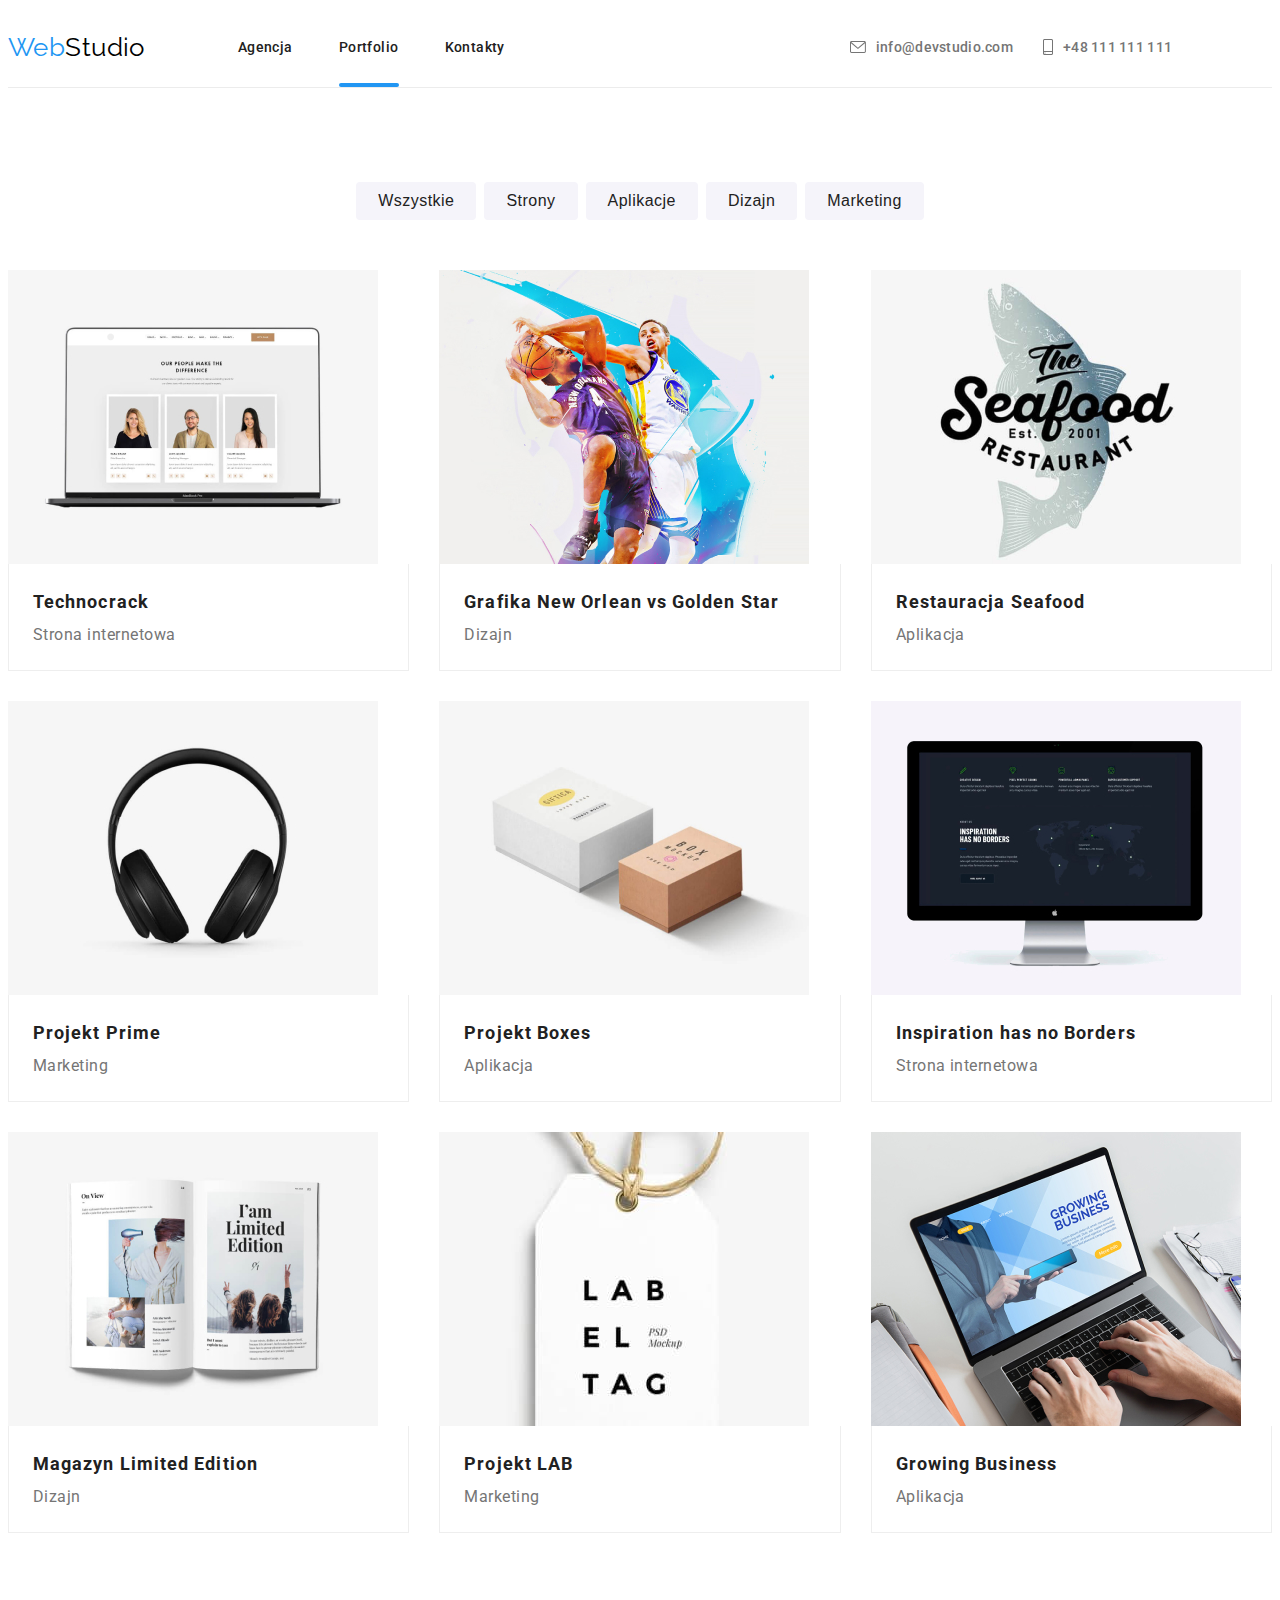
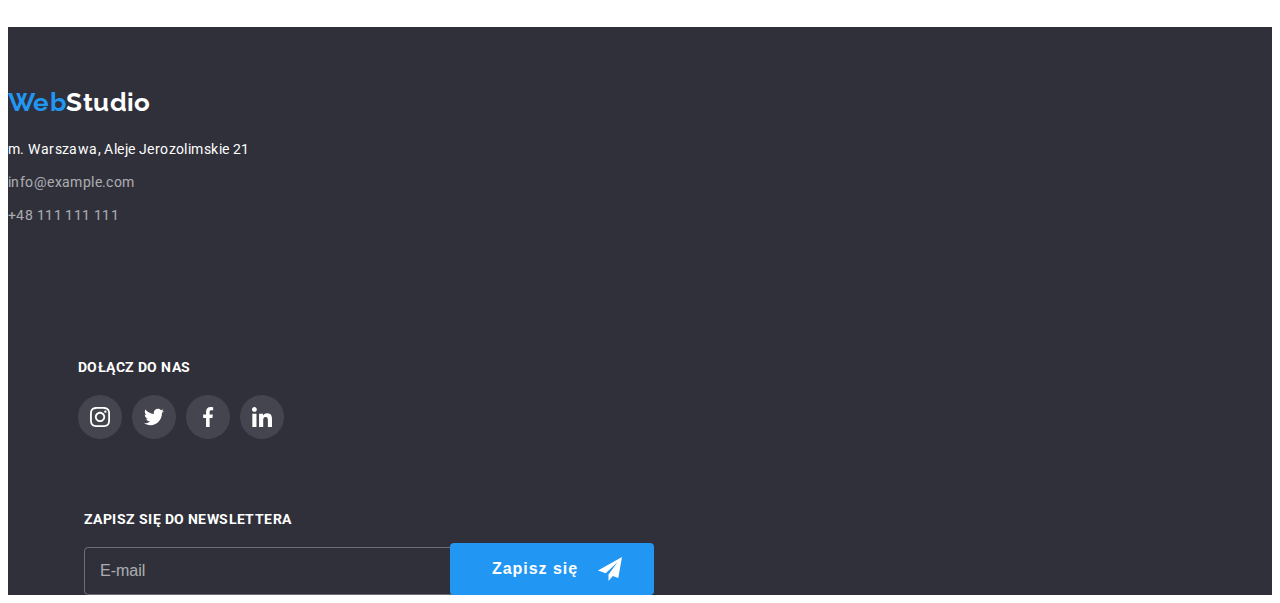
==== portfolio.html @ 5be66181 "hw-8" ====
<!DOCTYPE html>
<html lang="pl">
  <head>
    <meta charset="UTF-8" />
    <meta http-equiv="X-UA-Compatible" content="IE=edge" />
    <meta name="viewport" content="width=device-width, initial-scale=1.0" />
    <title>Portfolio</title>
    <link
      rel="stylesheet"
      href="https://cdnjs.cloudflare.com/ajax/libs/modern-normalize/1.1.0/modern-normalize.min.css"
      integrity="sha512-wpPYUAdjBVSE4KJnH1VR1HeZfpl1ub8YT/NKx4PuQ5NmX2tKuGu6U/JRp5y+Y8XG2tV+wKQpNHVUX03MfMFn9Q=="
      crossorigin="anonymous"
      referrerpolicy="no-referrer"
    />
    <link rel="stylesheet" href="css/main.min.css" />
    <link rel="preconnect" href="https://fonts.googleapis.com" />
    <link rel="preconnect" href="https://fonts.gstatic.com" crossorigin />
    <link
      href="https://fonts.googleapis.com/css2?family=Raleway:wght@700&family=Roboto:wght@400;500;700;900&display=swap"
      rel="stylesheet"
    />
  </head>
  <body>
    <header class="header">
      <div class="container">
        <nav class="navigation">
          <ul class="nav-links">
            <li>
              <a href="index.html" class="logo"
                >Web<span class="logo logo--header logo--space">Studio</span></a
              >
            </li>
            <li>
              <a href="index.html" class="link link--space"> Agencja</a>
            </li>
            <li>
              <a href="portfolio.html" class="link link--space"
                ><p class="link__underline">Portfolio</p>
              </a>
            </li>
            <li>
              <a href="" class="link link--last-item">Kontakty</a>
            </li>
          </ul>
          <ul class="nav-contacts nav-contacts--space">
            <li class="nav-contact">
              <a class="nav-contact__link" href="mailto:info@devstudio.com">
                <svg class="nav-contact__icon" width="16px" height="12px">
                  <use href="images/icons.svg#icon-envelope"></use>
                </svg>
                info@devstudio.com</a
              >
            </li>
            <li class="nav-contact">
              <a class="nav-contact__link" href="tel:+48111111111"
                ><svg class="nav-contact__icon" width="10px" height="16px">
                  <use href="images/icons.svg#icon-smartphone"></use>
                </svg>
                +48 111 111 111</a
              >
            </li>
          </ul>
        </nav>
      </div>
    </header>
    <main>
      <section>
        <div class="container portfolio">
          <ul class="portfolio-btns">
            <li>
              <button class="portfolio-btns__btn" type="button">
                Wszystkie
              </button>
            </li>
            <li>
              <button class="portfolio-btns__btn" type="button">Strony</button>
            </li>
            <li>
              <button class="portfolio-btns__btn" type="button">
                Aplikacje
              </button>
            </li>
            <li>
              <button class="portfolio-btns__btn" type="button">Dizajn</button>
            </li>
            <li>
              <button class="portfolio-btns__btn" type="button">
                Marketing
              </button>
            </li>
          </ul>
          <ul class="portfolio-gridfotos">
            <li class="portfolio-slide">
              <figure class="portfolio-figure">
                <div class="portfolio-figure__hidden-window">
                  <p>
                    Technocrack jest popularną platformą wykorzystywaną do
                    rozpowszechniania koronawirusa. Firmy wykorzystują tę
                    platformę do celów szpiegowskich i ataków na
                    niezabezpieczone serwery konkurencji
                  </p>
                </div>
                <img
                  class="portfolio-figure__img"
                  src="images/technocrack.jpg"
                  alt="Technocrack"
                  width="370"
                  height="294"
                />
                <figcaption class="portfolio-figure__text">
                  <p>Technocrack</p>
                  <span>Strona internetowa</span>
                </figcaption>
              </figure>
            </li>
            <li class="portfolio-slide">
              <figure class="portfolio-figure">
                <div class="portfolio-figure__hidden-window">
                  <p class="text-under-portfolio-fotos">
                    Technocrack jest popularną platformą wykorzystywaną do
                    rozpowszechniania koronawirusa. Firmy wykorzystują tę
                    platformę do celów szpiegowskich i ataków na
                    niezabezpieczone serwery konkurencji
                  </p>
                </div>
                <img
                  class="portfolio-figure__img"
                  src="images/grafikaneworleanvsgoldenstar.jpg"
                  alt=" Grafika New Orlean vs Golden Star"
                  width="370"
                  height="294"
                />
                <figcaption class="portfolio-figure__text">
                  <p>Grafika New Orlean vs Golden Star</p>
                  <span>Dizajn</span>
                </figcaption>
              </figure>
            </li>
            <li class="portfolio-slide">
              <figure class="portfolio-figure">
                <div class="portfolio-figure__hidden-window">
                  <p class="text-under-portfolio-fotos">
                    Technocrack jest popularną platformą wykorzystywaną do
                    rozpowszechniania koronawirusa. Firmy wykorzystują tę
                    platformę do celów szpiegowskich i ataków na
                    niezabezpieczone serwery konkurencji
                  </p>
                </div>
                <img
                  class="portfolio-figure__img"
                  src="images/restauracjaseafood.jpg"
                  alt="Restauracja Seafood"
                  width="370"
                  height="294"
                />
                <figcaption class="portfolio-figure__text">
                  <p>Restauracja Seafood</p>
                  <span> Aplikacja</span>
                </figcaption>
              </figure>
            </li>
            <li class="portfolio-slide">
              <figure class="portfolio-figure">
                <div class="portfolio-figure__hidden-window">
                  <p class="text-under-portfolio-fotos">
                    Technocrack jest popularną platformą wykorzystywaną do
                    rozpowszechniania koronawirusa. Firmy wykorzystują tę
                    platformę do celów szpiegowskich i ataków na
                    niezabezpieczone serwery konkurencji
                  </p>
                </div>
                <img
                  class="portfolio-figure__img"
                  src="images/projektprime.jpg"
                  alt="Projekt Prime"
                  width="370"
                  height="294"
                />
                <figcaption class="portfolio-figure__text">
                  <p>Projekt Prime</p>
                  <span>Marketing</span>
                </figcaption>
              </figure>
            </li>
            <li class="portfolio-slide">
              <figure class="portfolio-figure">
                <div class="portfolio-figure__hidden-window">
                  <p class="text-under-portfolio-fotos">
                    Technocrack jest popularną platformą wykorzystywaną do
                    rozpowszechniania koronawirusa. Firmy wykorzystują tę
                    platformę do celów szpiegowskich i ataków na
                    niezabezpieczone serwery konkurencji
                  </p>
                </div>
                <img
                  class="portfolio-figure__img"
                  src="images/projektboxes.jpg"
                  alt="Projekt Boxes"
                  width="370"
                  height="294"
                />
                <figcaption class="portfolio-figure__text">
                  <p>Projekt Boxes</p>
                  <span>Aplikacja</span>
                </figcaption>
              </figure>
            </li>
            <li class="portfolio-slide">
              <figure class="portfolio-figure">
                <div class="portfolio-figure__hidden-window">
                  <p class="text-under-portfolio-fotos">
                    Technocrack jest popularną platformą wykorzystywaną do
                    rozpowszechniania koronawirusa. Firmy wykorzystują tę
                    platformę do celów szpiegowskich i ataków na
                    niezabezpieczone serwery konkurencji
                  </p>
                </div>
                <img
                  class="portfolio-figure__img"
                  src="images/inspirationhasnoborders.jpg"
                  alt="Inspiration has no Borders"
                  width="370"
                  height="294"
                />
                <figcaption class="portfolio-figure__text">
                  <p>Inspiration has no Borders</p>
                  <span> Strona internetowa </span>
                </figcaption>
              </figure>
            </li>
            <li class="portfolio-slide">
              <figure class="portfolio-figure">
                <div class="portfolio-figure__hidden-window">
                  <p class="text-under-portfolio-fotos">
                    Technocrack jest popularną platformą wykorzystywaną do
                    rozpowszechniania koronawirusa. Firmy wykorzystują tę
                    platformę do celów szpiegowskich i ataków na
                    niezabezpieczone serwery konkurencji
                  </p>
                </div>
                <img
                  class="portfolio-figure__img"
                  src="images/magazynlimitededition.jpg"
                  alt="Magazyn Limited Edition"
                  width="370"
                  height="294"
                />
                <figcaption class="portfolio-figure__text">
                  <p>Magazyn Limited Edition</p>
                  <span> Dizajn</span>
                </figcaption>
              </figure>
            </li>
            <li class="portfolio-slide">
              <figure class="portfolio-figure">
                <div class="portfolio-figure__hidden-window">
                  <p class="text-under-portfolio-fotos">
                    Technocrack jest popularną platformą wykorzystywaną do
                    rozpowszechniania koronawirusa. Firmy wykorzystują tę
                    platformę do celów szpiegowskich i ataków na
                    niezabezpieczone serwery konkurencji
                  </p>
                </div>
                <img
                  class="portfolio-figure__img"
                  src="images/projektlab.jpg"
                  alt="Projekt LAB"
                  width="370"
                  height="294"
                />
                <figcaption class="portfolio-figure__text">
                  <p>Projekt LAB</p>
                  <span>Marketing</span>
                </figcaption>
              </figure>
            </li>
            <li class="portfolio-slide">
              <figure class="portfolio-figure">
                <div class="portfolio-figure__hidden-window">
                  <p class="text-under-portfolio-fotos">
                    Technocrack jest popularną platformą wykorzystywaną do
                    rozpowszechniania koronawirusa. Firmy wykorzystują tę
                    platformę do celów szpiegowskich i ataków na
                    niezabezpieczone serwery konkurencji
                  </p>
                </div>
                <img
                  class="portfolio-figure__img"
                  src="images/growingbusiness.jpg"
                  alt="Growing Business"
                  width="370"
                  height="294"
                />
                <figcaption class="portfolio-figure__text">
                  <p>Growing Business</p>
                  <span> Aplikacja </span>
                </figcaption>
              </figure>
            </li>
          </ul>
        </div>
      </section>
    </main>
    <footer class="footer footer--bg-footer">
      <div class="container container--flexbox">
        <div class="footer-contactsbox footer-contactsbox--spaces">
          <a href="index.html" class="logo"
            >Web<span class="logo logo--footer">Studio</span></a
          >
          <address>
            <ul class="footer-contacts footer-contacts--spaces">
              <li>
                <p
                  class="footer-contacts__adress footer-contacts__adress--spaces"
                >
                  m. Warszawa, Aleje Jerozolimskie 21
                </p>
              </li>
              <li>
                <a
                  class="footer-contacts__link footer-contacts__link--spaces"
                  href="mailto:info@example.com"
                  >info@example.com</a
                >
              </li>
              <li>
                <a class="footer-contacts__link" href="tel:+48111111111"
                  >+48 111 111 111</a
                >
              </li>
            </ul>
          </address>
        </div>
        <div class="footer-socialbox footer-socialbox--spaces">
          <p class="footer-socialbox-text">DOŁĄCZ DO NAS</p>
          <ul class="footer-socialbox-linksbox">
            <li>
              <a class="footer-socialbox-linksbox__link" href="#">
                <svg width="20px" height="20px">
                  <use href="images/icons.svg#icon-instagram"></use>
                </svg>
              </a>
            </li>
            <li>
              <a class="footer-socialbox-linksbox__link" href="#">
                <svg width="20px" height="20px">
                  <use href="images/icons.svg#icon-twitter"></use>
                </svg>
              </a>
            </li>
            <li>
              <a class="footer-socialbox-linksbox__link" href="#">
                <svg width="20px" height="20px">
                  <use href="images/icons.svg#icon-facebook"></use>
                </svg>
              </a>
            </li>
            <li>
              <a class="footer-socialbox-linksbox__link" href="#">
                <svg width="20px" height="20px">
                  <use href="images/icons.svg#icon-linkedin"></use>
                </svg>
              </a>
            </li>
          </ul>
        </div>
        <form class="form-footer form-footer--spaces" action="#">
          <div class="form-footer-emailnewsletter">
            <label for="email">
              <p class="form-footer-emailnewsletter__text">
                Zapisz się do newslettera
              </p>
              <input
                class="form-footer-emailnewsletter__input-area"
                type="email"
                id="email"
                name="emailnewsletter"
                placeholder="E-mail"
                required
              />
            </label>
            <button type="submit" class="form-footer-emailnewsletter__btn">
              Zapisz&nbsp;się
              <svg
                class="form-footer-emailnewsletter__btn--positionsvg"
                width="24px"
                height="24px"
              >
                <use href="images/icons.svg#icon-icon-send"></use>
              </svg>
            </button>
          </div>
        </form>
      </div>
    </footer>
  </body>
</html>
---- css/main.min.css ----
*::-moz-selection{color:red;background-color:#7fff00}*::selection{color:red;background-color:#7fff00}body{font-family:"Roboto",sans-serif;color:#212121;background-color:#fff;font-size:14px;letter-spacing:.03em}ul{list-style:none;padding:0px;margin:0px}.header{border:solid 1px;border-top-style:none;border-right-style:none;border-left-style:none;border-bottom-color:#ececec}.header .container{margin:auto}@media screen and (max-width: 768px){.header .container{max-width:480px;min-width:320px;padding:0px 15px;display:-webkit-box;display:-ms-flexbox;display:flex;-ms-flex-wrap:wrap;flex-wrap:wrap;-webkit-box-orient:vertical;-webkit-box-direction:normal;-ms-flex-direction:column;flex-direction:column;-webkit-box-align:center;-ms-flex-align:center;align-items:center;-webkit-box-pack:center;-ms-flex-pack:center;justify-content:center}}.header .navigation{display:-webkit-box;display:-ms-flexbox;display:flex;padding-top:24px;padding-bottom:25px}.header .nav-links{display:-webkit-box;display:-ms-flexbox;display:flex;-webkit-box-pack:justify;-ms-flex-pack:justify;justify-content:space-between;padding:0px;margin:0px;-webkit-box-align:center;-ms-flex-align:center;align-items:center}.header .logo{font-family:"Raleway",sans-serif;font-size:26px;text-decoration:none;color:#2196f3}.header .logo--header{color:#000}.header .logo--space{margin-right:93px}.header .link{text-decoration:none;color:inherit;font-weight:500;display:block}.header .link__underline{margin:0;position:relative}.header .link--space{margin-right:46px}.header .link--last-item{margin-right:0px}.header .link__underline::after{content:"";position:absolute;background-color:#2196f3;display:block;width:100%;height:4px;border-radius:2px;bottom:-32px}.header .link:hover,.header .link:focus{color:#2196f3;-webkit-transition:250ms cubic-bezier(0.4, 0, 0.2, 1);transition:250ms cubic-bezier(0.4, 0, 0.2, 1)}.header .nav-contacts{display:-webkit-box;display:-ms-flexbox;display:flex;padding:0px;margin:0px}.header .nav-contacts--space{margin-left:345px}.header .nav-contacts a:hover,.header .nav-contacts a:focus{fill:#2196f3;color:#2196f3}.header .nav-contact{margin-right:30px;display:-webkit-box;display:-ms-flexbox;display:flex;-webkit-box-align:center;-ms-flex-align:center;align-items:center;letter-spacing:.02em}.header .nav-contact__link{text-decoration:none;display:-webkit-box;display:-ms-flexbox;display:flex;-webkit-box-align:center;-ms-flex-align:center;align-items:center;font-weight:500;color:#757575;cursor:pointer;fill:#757575;-webkit-transition:250ms cubic-bezier(0.4, 0, 0.2, 1);transition:250ms cubic-bezier(0.4, 0, 0.2, 1)}.header .nav-contact__icon{margin-right:10px}.header .nav-contact:last-child{margin-right:0px}.container{margin:auto}@media screen and (max-width: 768px){.container{max-width:480px;min-width:320px;padding:0px 15px;display:-webkit-box;display:-ms-flexbox;display:flex;-ms-flex-wrap:wrap;flex-wrap:wrap;-webkit-box-orient:vertical;-webkit-box-direction:normal;-ms-flex-direction:column;flex-direction:column;-webkit-box-align:center;-ms-flex-align:center;align-items:center;-webkit-box-pack:center;-ms-flex-pack:center;justify-content:center}}.footer{color:#fff;font-weight:700;-webkit-box-pack:center;-ms-flex-pack:center;justify-content:center}.footer--bg-footer{background-color:#2f303a}.footer-contactsbox{display:-webkit-box;display:-ms-flexbox;display:flex;-webkit-box-orient:vertical;-webkit-box-direction:normal;-ms-flex-direction:column;flex-direction:column}.footer-contactsbox--spaces{padding-top:60px;padding-bottom:60px}.logo{font-family:"Raleway",sans-serif;font-size:26px;text-decoration:none;color:#2196f3}.logo--footer{color:#fff}.footer-contacts{font-weight:400}.footer-contacts__adress{color:#fff;font-style:normal;letter-spacing:.03em;margin:0px;line-height:24px}.footer-contacts__adress--spaces{margin:0px 0px 9px}.footer-contacts__link{color:#fff;opacity:.6;font-style:normal;text-decoration:none;line-height:24px;display:block}.footer-contacts__link--spaces{margin-bottom:9px}.footer-contacts__link:hover,.footer-contacts__link:focus{color:#2196f3;-webkit-transition:250ms cubic-bezier(0.4, 0, 0.2, 1);transition:250ms cubic-bezier(0.4, 0, 0.2, 1);opacity:1}.footer-contacts--spaces{margin-top:20px}.footer-socialbox{display:-webkit-box;display:-ms-flexbox;display:flex;-webkit-box-orient:vertical;-webkit-box-direction:normal;-ms-flex-direction:column;flex-direction:column}.footer-socialbox--spaces{margin-top:72px;margin-left:70px}.footer-socialbox-text{margin:0;margin-bottom:20px}.footer-socialbox-linksbox{display:-webkit-box;display:-ms-flexbox;display:flex;gap:10px}.footer-socialbox-linksbox__link{width:44px;height:44px;-webkit-box-pack:center;-ms-flex-pack:center;justify-content:center;-webkit-box-align:center;-ms-flex-align:center;align-items:center;background-color:rgba(255,255,255,.1);border-radius:50%;display:-webkit-box;display:-ms-flexbox;display:flex;fill:#fff;-webkit-transition:250ms;transition:250ms;-webkit-transition-timing-function:250ms cubic-bezier(0.4, 0, 0.2, 1);transition-timing-function:250ms cubic-bezier(0.4, 0, 0.2, 1)}.footer-socialbox-linksbox__link:hover,.footer-socialbox-linksbox__link:focus{background-color:#2196f3;-webkit-transition-timing-function:250ms cubic-bezier(0.4, 0, 0.2, 1);transition-timing-function:250ms cubic-bezier(0.4, 0, 0.2, 1)}.form-footer{width:570px}.form-footer--spaces{margin-left:76px;margin-top:72px}.form-footer-emailnewsletter{display:-webkit-box;display:-ms-flexbox;display:flex;-webkit-box-align:end;-ms-flex-align:end;align-items:flex-end;gap:12px}.form-footer-emailnewsletter__text{margin-top:0px;margin-bottom:20px;text-transform:uppercase;display:inline-block;cursor:pointer}.form-footer-emailnewsletter__input-area{height:100%;width:100%;line-height:20px;border-radius:4px;outline:none;font-size:16px;background-color:rgba(0,0,0,0);border:1px solid rgba(255,255,255,.3019607843);color:#fff;opacity:1;-webkit-transition:250ms cubic-bezier(0.4, 0, 0.2, 1);transition:250ms cubic-bezier(0.4, 0, 0.2, 1);padding:14px 15px}.form-footer-emailnewsletter__input-area::-webkit-input-placeholder{color:#fff;opacity:.6;line-height:20px;padding-right:295px}.form-footer-emailnewsletter__input-area::-moz-placeholder{color:#fff;opacity:.6;line-height:20px;padding-right:295px}.form-footer-emailnewsletter__input-area:-ms-input-placeholder{color:#fff;opacity:.6;line-height:20px;padding-right:295px}.form-footer-emailnewsletter__input-area::-ms-input-placeholder{color:#fff;opacity:.6;line-height:20px;padding-right:295px}.form-footer-emailnewsletter__input-area::placeholder{color:#fff;opacity:.6;line-height:20px;padding-right:295px}.form-footer-emailnewsletter__input-area:focus,.form-footer-emailnewsletter__input-area:hover{-webkit-box-shadow:0px 4px 4px rgba(0,0,0,.15);box-shadow:0px 4px 4px rgba(0,0,0,.15)}.form-footer-emailnewsletter__btn{position:relative;height:50px;background-color:#2196f3;border:none;border-radius:4px;-webkit-box-sizing:content-box;box-sizing:content-box;padding-left:42px;text-align:left;padding-right:76px;padding-left:42px;gap:24px;font-size:16px;font-weight:700;letter-spacing:.06em;color:#fff}.form-footer-emailnewsletter__btn--positionsvg{position:absolute;top:50%;left:0;-webkit-transform:translateY(-50%) translateX(148px);transform:translateY(-50%) translateX(148px)}.form-footer-emailnewsletter__btn:hover,.form-footer-emailnewsletter__btn:focus{cursor:pointer;-webkit-box-shadow:0px 4px 4px rgba(0,0,0,.15);box-shadow:0px 4px 4px rgba(0,0,0,.15);-webkit-transition:250ms cubic-bezier(0.4, 0, 0.2, 1);transition:250ms cubic-bezier(0.4, 0, 0.2, 1)}@media screen and (max-width: 768px){.footer--bg-footer{min-width:320px;background-color:#2f303a}.footer-contactsbox{-webkit-box-align:center;-ms-flex-align:center;align-items:center}.footer-contacts{display:-webkit-box;display:-ms-flexbox;display:flex;-webkit-box-orient:vertical;-webkit-box-direction:normal;-ms-flex-direction:column;flex-direction:column;-webkit-box-align:center;-ms-flex-align:center;align-items:center}.footer-contacts__adress--spaces{margin:0px 0px 8px}.footer-contacts__link--spaces{margin-bottom:8px}.footer-socialbox{max-width:-webkit-fit-content;max-width:-moz-fit-content;max-width:fit-content;display:-webkit-box;display:-ms-flexbox;display:flex;-webkit-box-orient:vertical;-webkit-box-direction:normal;-ms-flex-direction:column;flex-direction:column;-webkit-box-align:center;-ms-flex-align:center;align-items:center}.footer-socialbox--spaces{margin-top:0px;margin-left:0px}.form-footer{max-width:100%}.form-footer--spaces{margin:60px auto;display:-webkit-box;display:-ms-flexbox;display:flex;-webkit-box-orient:vertical;-webkit-box-direction:normal;-ms-flex-direction:column;flex-direction:column;gap:20px}.form-footer-emailnewsletter{display:-webkit-box;display:-ms-flexbox;display:flex;max-width:100%;-webkit-box-align:center;-ms-flex-align:center;align-items:center;-webkit-box-orient:vertical;-webkit-box-direction:normal;-ms-flex-direction:column;flex-direction:column;gap:20px}.form-footer-emailnewsletter__label{display:-webkit-box;display:-ms-flexbox;display:flex;-webkit-box-orient:vertical;-webkit-box-direction:normal;-ms-flex-direction:column;flex-direction:column;-webkit-box-align:center;-ms-flex-align:center;align-items:center;width:100%}}.container-main{width:1600px;padding:0px;margin:0px auto;background-image:-webkit-gradient(linear, left top, right top, from(rgba(47, 48, 58, 0.4)), to(rgba(47, 48, 58, 0.4))),url("../images/main-foto.jpg");background-image:linear-gradient(to right, rgba(47, 48, 58, 0.4), rgba(47, 48, 58, 0.4)),url("../images/main-foto.jpg")}.main-section{margin:0px auto;padding-top:200px;padding-bottom:200px;display:-webkit-box;display:-ms-flexbox;display:flex;-webkit-box-orient:vertical;-webkit-box-direction:normal;-ms-flex-direction:column;flex-direction:column}.main-section__text{font-size:44px;font-weight:900;line-height:60px;color:#fff;width:696px;text-align:center;margin:0px auto 30px;text-transform:uppercase}.main-section__btn{color:#fff;background-color:#2196f3;max-width:200px;min-height:50px;border-radius:4px;font-size:16px;font-weight:700;padding:10px 41px 10px 42px;cursor:pointer;margin:0px auto;border:none;position:relative;letter-spacing:.058rem;line-height:30px;-webkit-transition:250ms cubic-bezier(0.4, 0, 0.2, 1);transition:250ms cubic-bezier(0.4, 0, 0.2, 1)}.main-section__btn:hover,.main-section__btn:focus{-webkit-box-shadow:0px 4px 4px rgba(0,0,0,.15);box-shadow:0px 4px 4px rgba(0,0,0,.15)}.container{margin:auto}@media screen and (max-width: 768px){.container{max-width:480px;min-width:320px;padding:0px 15px;display:-webkit-box;display:-ms-flexbox;display:flex;-ms-flex-wrap:wrap;flex-wrap:wrap;-webkit-box-orient:vertical;-webkit-box-direction:normal;-ms-flex-direction:column;flex-direction:column;-webkit-box-align:center;-ms-flex-align:center;align-items:center;-webkit-box-pack:center;-ms-flex-pack:center;justify-content:center}}.section-information{display:-webkit-box;display:-ms-flexbox;display:flex;-ms-flex-wrap:wrap;flex-wrap:wrap;-webkit-box-orient:horizontal;-webkit-box-direction:normal;-ms-flex-direction:row;flex-direction:row;gap:30px}.section-information--position{margin:0px auto;padding-top:94px;padding-bottom:94px}.section-information-box{display:-webkit-box;display:-ms-flexbox;display:flex;-webkit-box-orient:vertical;-webkit-box-direction:normal;-ms-flex-direction:column;flex-direction:column;-webkit-box-align:center;-ms-flex-align:center;align-items:center;width:calc((100% - 90px)/4)}.section-information-box__image{background-color:#f5f4fa;border-radius:4px;width:100%;display:-webkit-box;display:-ms-flexbox;display:flex;-webkit-box-align:center;-ms-flex-align:center;align-items:center;padding:25px;margin-bottom:30px}.section-information-box__svg{margin:0 auto}.section-information-box__title{width:100%;padding:0px;margin:0px;font-weight:700;font-size:14px;line-height:16.41px;margin:0px;margin-bottom:10px}.section-information-box__text{color:#757575;letter-spacing:.03em;line-height:24px;font-size:14px;margin:0px}.container{margin:auto}@media screen and (max-width: 768px){.container{max-width:480px;min-width:320px;padding:0px 15px;display:-webkit-box;display:-ms-flexbox;display:flex;-ms-flex-wrap:wrap;flex-wrap:wrap;-webkit-box-orient:vertical;-webkit-box-direction:normal;-ms-flex-direction:column;flex-direction:column;-webkit-box-align:center;-ms-flex-align:center;align-items:center;-webkit-box-pack:center;-ms-flex-pack:center;justify-content:center}}.section-description{display:-webkit-box;display:-ms-flexbox;display:flex;-webkit-box-orient:vertical;-webkit-box-direction:normal;-ms-flex-direction:column;flex-direction:column;padding-bottom:94px}.section-description__title{font-size:36px;font-weight:700;margin:0px auto;text-align:center}.section-description-imgbox{list-style:none;display:-webkit-box;display:-ms-flexbox;display:flex;padding-left:0px;margin:50px auto 0px;gap:30px}.section-description-imgbox-item{position:relative}.section-description-imgbox-item__img{display:block}.section-description-imgbox-item__text{position:absolute;width:100%;bottom:0;background-color:rgba(47,48,58,.8);color:#fff;text-align:center;font-weight:700}.container{margin:auto}@media screen and (max-width: 768px){.container{max-width:480px;min-width:320px;padding:0px 15px;display:-webkit-box;display:-ms-flexbox;display:flex;-ms-flex-wrap:wrap;flex-wrap:wrap;-webkit-box-orient:vertical;-webkit-box-direction:normal;-ms-flex-direction:column;flex-direction:column;-webkit-box-align:center;-ms-flex-align:center;align-items:center;-webkit-box-pack:center;-ms-flex-pack:center;justify-content:center}}.section-team{display:-webkit-box;display:-ms-flexbox;display:flex;padding-top:94px;padding-bottom:94px;-webkit-box-orient:vertical;-webkit-box-direction:normal;-ms-flex-direction:column;flex-direction:column;-webkit-box-pack:center;-ms-flex-pack:center;justify-content:center}.section-team--bg-color{background-color:#f5f4fa}.section-team__title{font-size:36px;line-height:42.19px;margin:0px auto 50px;text-align:center}.team-members-grid{display:-webkit-box;display:-ms-flexbox;display:flex;gap:30px}.team-member-foto{margin:0px;border-bottom-left-radius:4px;border-bottom-right-radius:4px;-webkit-box-shadow:0px 1px 3px rgba(0,0,0,.12),0px 1px 1px rgba(0,0,0,.14),0px 2px 1px rgba(0,0,0,.2);box-shadow:0px 1px 3px rgba(0,0,0,.12),0px 1px 1px rgba(0,0,0,.14),0px 2px 1px rgba(0,0,0,.2);display:-webkit-box;display:-ms-flexbox;display:flex;-webkit-box-orient:vertical;-webkit-box-direction:normal;-ms-flex-direction:column;flex-direction:column}.team-member-information{padding:30px 0px 30px;background-color:#fff;font-size:16px;text-align:center}.team-member-information__name{font-weight:500;display:block;margin-bottom:10px;line-height:19px}.team-member-information__work-position{font-weight:400px;margin:0px;line-height:19px;color:#757575}.team-member-social-links{display:-webkit-box;display:-ms-flexbox;display:flex;gap:10px;-webkit-box-pack:center;-ms-flex-pack:center;justify-content:center;margin:16px auto 0px}.team-member-social-links__img{height:44px;width:44px;border-radius:50%;display:-webkit-box;display:-ms-flexbox;display:flex;-webkit-box-align:center;-ms-flex-align:center;align-items:center;-webkit-box-pack:center;-ms-flex-pack:center;justify-content:center;fill:#afb1b8;-webkit-transition:250ms;transition:250ms;-webkit-transition-timing-function:cubic-bezier(0.4, 0, 0.2, 1);transition-timing-function:cubic-bezier(0.4, 0, 0.2, 1)}.team-member-social-links__img:hover,.team-member-social-links__img:focus{cursor:pointer;fill:#fff;background-color:#2196f3}@media screen and (max-width: 768px){.team-members-grid{-ms-flex-wrap:wrap;flex-wrap:wrap;-webkit-box-pack:center;-ms-flex-pack:center;justify-content:center;max-width:480px;min-width:320px}.team-member-foto>img{max-width:100%;height:auto;display:block}}.container{margin:auto}@media screen and (max-width: 768px){.container{max-width:480px;min-width:320px;padding:0px 15px;display:-webkit-box;display:-ms-flexbox;display:flex;-ms-flex-wrap:wrap;flex-wrap:wrap;-webkit-box-orient:vertical;-webkit-box-direction:normal;-ms-flex-direction:column;flex-direction:column;-webkit-box-align:center;-ms-flex-align:center;align-items:center;-webkit-box-pack:center;-ms-flex-pack:center;justify-content:center}}.section-customers{display:-webkit-box;display:-ms-flexbox;display:flex;-webkit-box-orient:vertical;-webkit-box-direction:normal;-ms-flex-direction:column;flex-direction:column;-webkit-box-align:center;-ms-flex-align:center;align-items:center}.section-customers__title{font-size:36px;font-weight:700;line-height:42px;letter-spacing:.03em;margin:94px auto 50px}.section-customers-box{margin:0 auto;display:-webkit-box;display:-ms-flexbox;display:flex;-webkit-box-pack:center;-ms-flex-pack:center;justify-content:center;gap:30px;padding-bottom:94px;max-width:1170px}.section-customers-box__item{border:1px solid #afb1b8;border-radius:4px;padding:16px 32px;width:calc((100% - 150px)/6);-webkit-transition:250ms cubic-bezier(0.4, 0, 0.2, 1);transition:250ms cubic-bezier(0.4, 0, 0.2, 1);fill:#afb1b8}.section-customers-box__item:hover,.section-customers-box__item:focus{cursor:pointer;fill:#2196f3;border:1px solid #2196f3}@media screen and (max-width: 768px){.section-customers{display:-webkit-box;display:-ms-flexbox;display:flex;-webkit-box-orient:vertical;-webkit-box-direction:normal;-ms-flex-direction:column;flex-direction:column;-webkit-box-align:center;-ms-flex-align:center;align-items:center;margin:60px auto}.section-customers__title{margin:0px auto 30px}.section-customers-box{-ms-flex-wrap:wrap;flex-wrap:wrap;-webkit-box-pack:justify;-ms-flex-pack:justify;justify-content:space-between;padding-bottom:0px}.section-customers-box__item{-ms-flex-preferred-size:calc((100% - 30px)/2);flex-basis:calc((100% - 30px)/2);display:-webkit-box;display:-ms-flexbox;display:flex;-webkit-box-pack:center;-ms-flex-pack:center;justify-content:center;padding:16px auto}}.modal{position:fixed;display:-webkit-box;display:-ms-flexbox;display:flex;top:0;left:0;width:100%;height:100%;background-color:rgba(0,0,0,.2);-webkit-transition:250ms cubic-bezier(0.4, 0, 0.2, 1);transition:250ms cubic-bezier(0.4, 0, 0.2, 1)}.modal--is-hidden{pointer-events:none;visibility:hidden;opacity:0}.modal-window{width:528px;height:581px;background-color:#fff;border-radius:4px;-webkit-box-shadow:0px 1px 3px rgba(0,0,0,.12),0px 1px 1px rgba(0,0,0,.14),0px 2px 1px rgba(0,0,0,.2);box-shadow:0px 1px 3px rgba(0,0,0,.12),0px 1px 1px rgba(0,0,0,.14),0px 2px 1px rgba(0,0,0,.2);-webkit-box-pack:center;-ms-flex-pack:center;justify-content:center;-webkit-box-align:center;-ms-flex-align:center;align-items:center;position:relative;margin:auto}.modal-window-form{display:-webkit-box;display:-ms-flexbox;display:flex;-webkit-box-orient:vertical;-webkit-box-direction:normal;-ms-flex-direction:column;flex-direction:column;width:448px;margin:auto}.modal-window-form__title{font-size:20px;margin:0 auto 12px;padding-top:40px}.modal-window-form-mainpart{display:-webkit-box;display:-ms-flexbox;display:flex;-webkit-box-orient:vertical;-webkit-box-direction:normal;-ms-flex-direction:column;flex-direction:column;gap:10px;margin-bottom:20px}.modal-window-form-mainpart .modal-window-form-mainpart-box{display:-webkit-box;display:-ms-flexbox;display:flex;-webkit-box-orient:vertical;-webkit-box-direction:normal;-ms-flex-direction:column;flex-direction:column;width:inherit}.modal-window-form-mainpart .modal-window-form-mainpart-box__text{margin:0px;font-size:12px;margin-bottom:4px;color:#757575}.modal-window-form-mainpart .modal-window-form-mainpart-box__text:hover{cursor:pointer}.modal-window-form-mainpart .modal-window-form-mainpart-box .modal-window-form-mainpart-box-inputbox{position:relative;-webkit-transition:var(--transition);transition:var(--transition)}.modal-window-form-mainpart .modal-window-form-mainpart-box .modal-window-form-mainpart-box-inputbox__inputarea{width:100%;height:100%;padding:12px 12px 12px 42px;border:1px solid rgba(33,33,33,.2);border-radius:4px;outline:none;-webkit-transition:250ms cubic-bezier(0.4, 0, 0.2, 1);transition:250ms cubic-bezier(0.4, 0, 0.2, 1);font-size:12px}.modal-window-form-mainpart .modal-window-form-mainpart-box .modal-window-form-mainpart-box-inputbox__inputarea:focus-within{border:1px solid #2196f3}.modal-window-form-mainpart .modal-window-form-mainpart-box .modal-window-form-mainpart-box-inputbox:focus-within{fill:#2196f3}.modal-window-form-mainpart .modal-window-form-mainpart-box .modal-window-form-mainpart-box-inputbox__svg{position:absolute;top:50%;-webkit-transform:translateY(-50%);transform:translateY(-50%);margin-left:15px}.modal-window-form-mainpart .modal-window-form-mainpart-box .modal-window-form-mainpart-box-inputbox__svg:hover{cursor:pointer}.modal-window-form-mainpart .modal-window-form-mainpart-box__textarea{width:100%;height:120px;resize:none;border:1px solid rgba(33,33,33,.2);border-radius:4px;outline:none;padding:12px 16px;font-size:12px}.modal-window-form-mainpart .modal-window-form-mainpart-box__textarea::-webkit-input-placeholder{color:#757575;opacity:.5}.modal-window-form-mainpart .modal-window-form-mainpart-box__textarea::-moz-placeholder{color:#757575;opacity:.5}.modal-window-form-mainpart .modal-window-form-mainpart-box__textarea:-ms-input-placeholder{color:#757575;opacity:.5}.modal-window-form-mainpart .modal-window-form-mainpart-box__textarea::-ms-input-placeholder{color:#757575;opacity:.5}.modal-window-form-mainpart .modal-window-form-mainpart-box__textarea::placeholder{color:#757575;opacity:.5}.modal-window-form-mainpart .modal-window-form-mainpart-box__textarea:focus-within{border:1px solid #2196f3}.modal-window-form-chekbox{display:-webkit-box;display:-ms-flexbox;display:flex;margin:0 auto 30px;position:relative;color:#757575;line-height:24px;-webkit-box-align:center;-ms-flex-align:center;align-items:center}.modal-window-form-chekbox__input{-webkit-appearance:none;-moz-appearance:none;appearance:none;width:16px;border:2px solid #212121;border-radius:2px;height:15px;margin-right:8px;-webkit-transition:var(--transition);transition:var(--transition)}.modal-window-form-chekbox__input:checked{border-color:#2196f3}.modal-window-form-chekbox__input:checked+svg{opacity:1}.modal-window-form-chekbox__svg{position:absolute;opacity:0;-webkit-transition:var(--transition);transition:var(--transition)}.modal-window-form-chekbox__link{color:#2196f3}.modal-window-form-chekbox:hover{cursor:pointer}.modal-window-form-btn{background-color:#2196f3;padding:10px 76px;color:#fff;border:none;border-radius:4px;display:block;margin:auto;font-size:16px;letter-spacing:.06em;font-weight:700;line-height:30px}.modal-window-form-btn:hover,.modal-window-form-btn:focus{cursor:pointer;-webkit-box-shadow:0px 4px 4px rgba(0,0,0,.15);box-shadow:0px 4px 4px rgba(0,0,0,.15)}.modal-window-closebtn{border:1px solid rgba(0,0,0,.1);background-color:#fff;height:30px;width:30px;border-radius:50%;padding:0px;font-size:24px;position:absolute;top:8px;right:8px}.modal-window-closebtn:hover{cursor:pointer}.portfolio{display:-webkit-box;display:-ms-flexbox;display:flex;-webkit-box-orient:vertical;-webkit-box-direction:normal;-ms-flex-direction:column;flex-direction:column;padding-top:94px;padding-bottom:94px}.portfolio-btns{display:-webkit-box;display:-ms-flexbox;display:flex;-webkit-box-pack:center;-ms-flex-pack:center;justify-content:center;gap:8px;margin-bottom:50px}.portfolio-btns__btn{color:inherit;font-size:16px;font-weight:500;padding:6px 22px 6px 22px;background-color:#f5f4fa;border:none;border-radius:4px;height:38px;cursor:pointer;letter-spacing:.03em}.portfolio-btns__btn:hover,.portfolio-btns__btn:focus{background-color:#2196f3;border:none;color:#fff;-webkit-box-shadow:0px 3px 1px rgba(0,0,0,.1),0px 1px 2px rgba(0,0,0,.08),0px 2px 2px rgba(0,0,0,.12);box-shadow:0px 3px 1px rgba(0,0,0,.1),0px 1px 2px rgba(0,0,0,.08),0px 2px 2px rgba(0,0,0,.12);-webkit-transition:250ms cubic-bezier(0.4, 0, 0.2, 1);transition:250ms cubic-bezier(0.4, 0, 0.2, 1)}.portfolio-gridfotos{display:-webkit-box;display:-ms-flexbox;display:flex;-ms-flex-wrap:wrap;flex-wrap:wrap;gap:30px}.portfolio-slide{margin:0px;width:calc((100% - 60px)/3);position:relative}.portfolio-figure{margin:0px;cursor:pointer;position:relative;overflow:hidden}.portfolio-figure__hidden-window{position:absolute;-webkit-transform:translateY(294px);transform:translateY(294px);background-color:#2196f3;padding:49px 45px 49px 24px;z-index:1;-webkit-transition:250ms cubic-bezier(0.4, 0, 0.2, 1);transition:250ms cubic-bezier(0.4, 0, 0.2, 1)}.portfolio-figure__hidden-window>p{color:#fff;font-size:18px;font-weight:400;line-height:28px;margin:0px}.portfolio-figure__img{vertical-align:middle;position:relative}.portfolio-figure__text{position:relative;z-index:2;font-size:18px;font-weight:700;line-height:2;padding-left:24px;padding-top:20px;letter-spacing:.06em;border:solid 1px;border-top:none;border-color:#eee;background-color:#fff}.portfolio-figure__text>p{margin:0px}.portfolio-figure__text>span{font-size:16px;font-weight:400;line-height:30px;letter-spacing:.03em;color:#757575;display:block;margin-bottom:20px}.portfolio-figure:hover,.portfolio-figure:focus{-webkit-box-shadow:0px 1px 1px rgba(0,0,0,.12),0px 4px 4px rgba(0,0,0,.06),1px 4px 6px rgba(0,0,0,.16);box-shadow:0px 1px 1px rgba(0,0,0,.12),0px 4px 4px rgba(0,0,0,.06),1px 4px 6px rgba(0,0,0,.16)}.portfolio-figure:hover .portfolio-figure__hidden-window{-webkit-transform:translateY(0%);transform:translateY(0%);-webkit-transition:250ms cubic-bezier(0.4, 0, 0.2, 1);transition:250ms cubic-bezier(0.4, 0, 0.2, 1)}@media screen and (max-width: 768px){body{min-width:320px}}/*# sourceMappingURL=main.min.css.map */
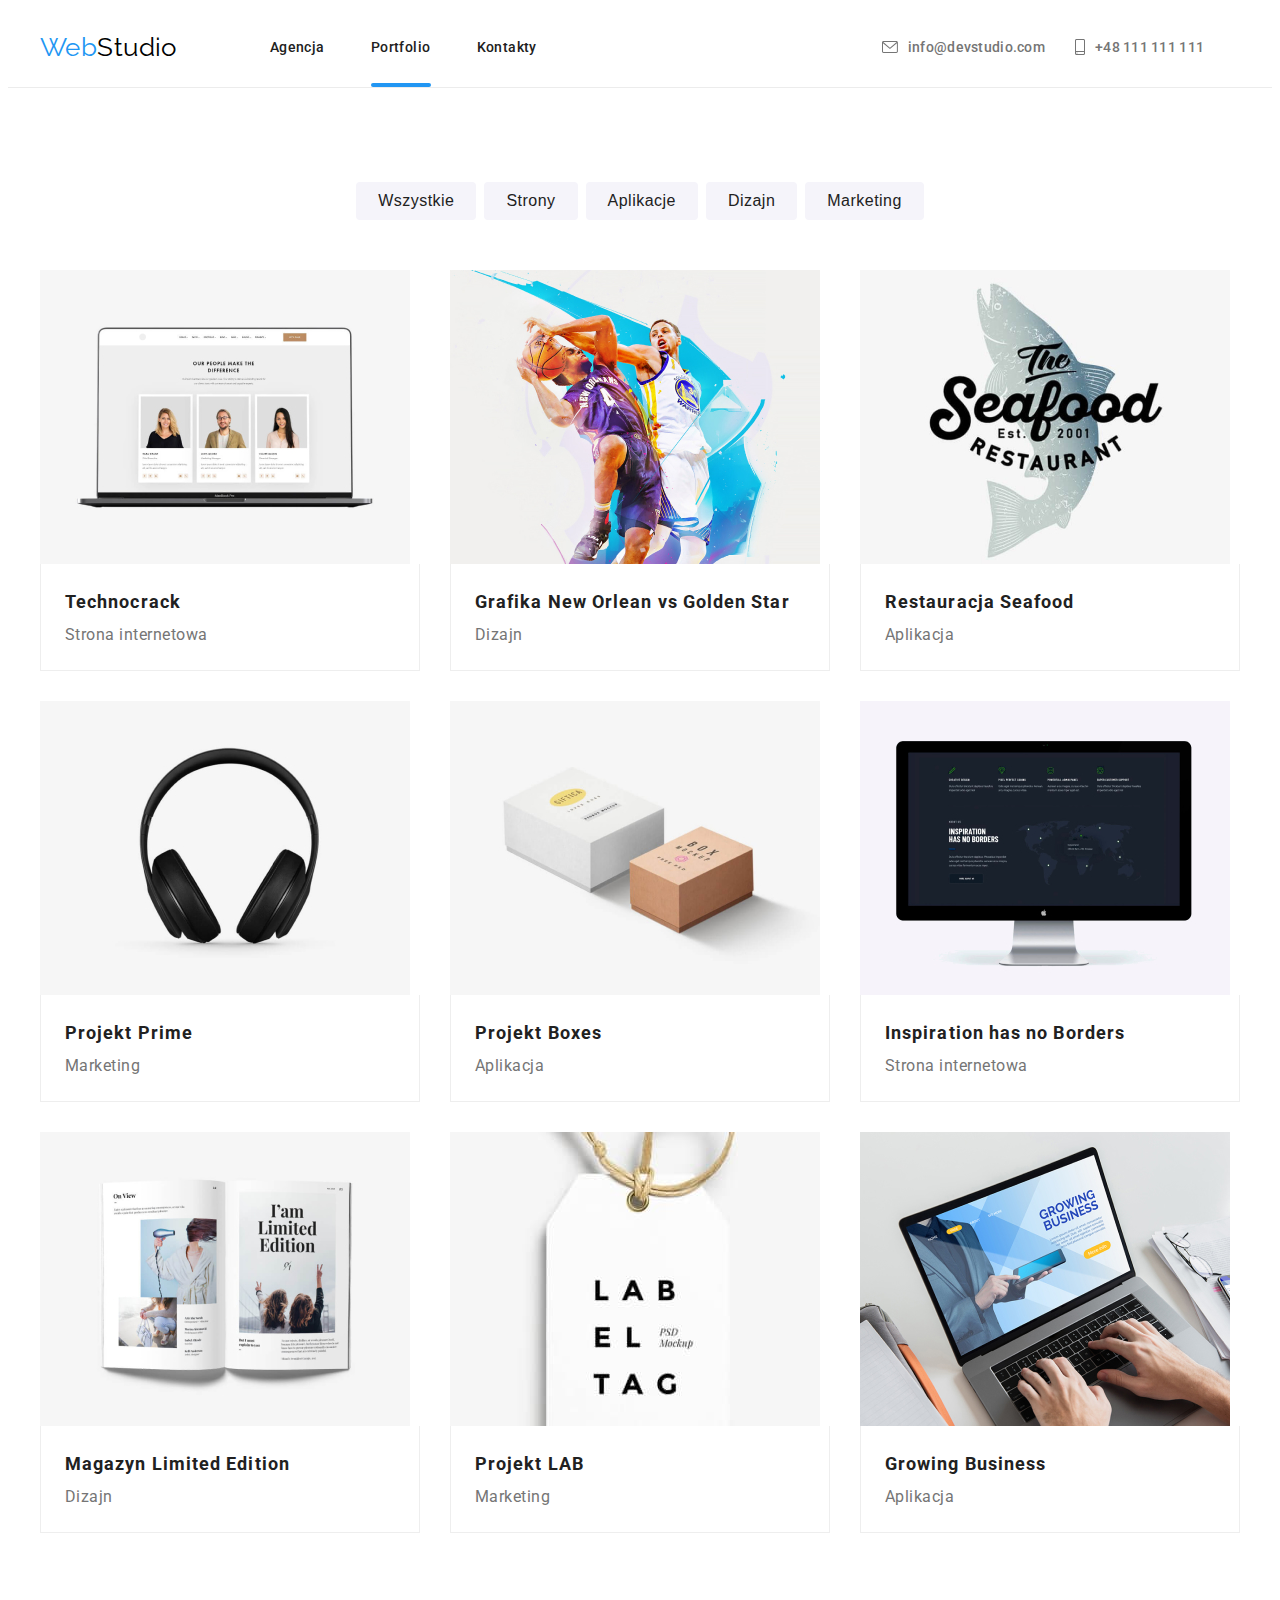
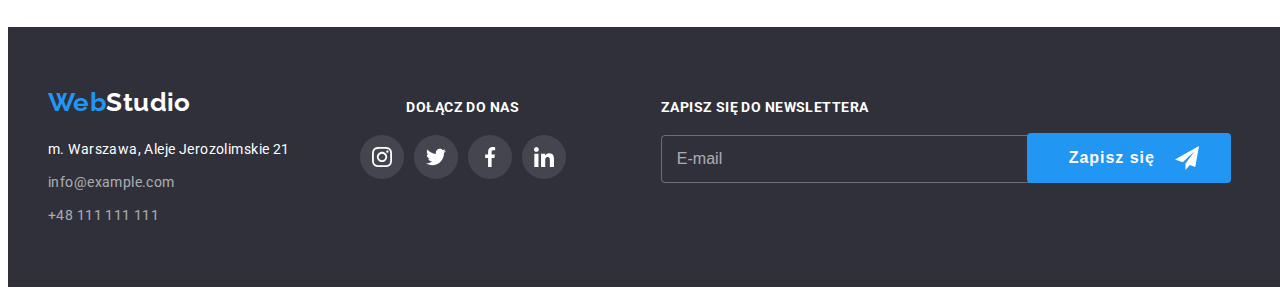
==== commit e987d9c7: "hw-8" ====
--- a/portfolio.html
+++ b/portfolio.html
@@ -303,70 +303,73 @@
     </main>
     <footer class="footer footer--bg-footer">
       <div class="container container--flexbox">
-        <div class="footer-contactsbox footer-contactsbox--spaces">
-          <a href="index.html" class="logo"
-            >Web<span class="logo logo--footer">Studio</span></a
-          >
-          <address>
-            <ul class="footer-contacts footer-contacts--spaces">
+        <div class="footer-flexbox-table">
+          <div class="footer-contactsbox footer-contactsbox--spaces">
+            <a href="index.html" class="logo"
+              >Web<span class="logo logo--footer">Studio</span></a
+            >
+            <address>
+              <ul class="footer-contacts footer-contacts--spaces">
+                <li>
+                  <p
+                    class="footer-contacts__adress footer-contacts__adress--spaces"
+                  >
+                    m.&nbsp;Warszawa,&nbsp;Aleje&nbsp;Jerozolimskie&nbsp;21
+                  </p>
+                </li>
+                <li>
+                  <a
+                    class="footer-contacts__link footer-contacts__link--spaces"
+                    href="mailto:info@example.com"
+                    >info@example.com</a
+                  >
+                </li>
+                <li>
+                  <a class="footer-contacts__link" href="tel:+48111111111"
+                    >+48 111 111 111</a
+                  >
+                </li>
+              </ul>
+            </address>
+          </div>
+          <div class="footer-socialbox footer-socialbox--spaces">
+            <p class="footer-socialbox-text">DOŁĄCZ DO NAS</p>
+            <ul class="footer-socialbox-linksbox">
               <li>
-                <p
-                  class="footer-contacts__adress footer-contacts__adress--spaces"
-                >
-                  m. Warszawa, Aleje Jerozolimskie 21
-                </p>
+                <a class="footer-socialbox-linksbox__link" href="#">
+                  <svg width="20px" height="20px">
+                    <use href="images/icons.svg#icon-instagram"></use>
+                  </svg>
+                </a>
               </li>
               <li>
-                <a
-                  class="footer-contacts__link footer-contacts__link--spaces"
-                  href="mailto:info@example.com"
-                  >info@example.com</a
-                >
+                <a class="footer-socialbox-linksbox__link" href="#">
+                  <svg width="20px" height="20px">
+                    <use href="images/icons.svg#icon-twitter"></use>
+                  </svg>
+                </a>
               </li>
               <li>
-                <a class="footer-contacts__link" href="tel:+48111111111"
-                  >+48 111 111 111</a
-                >
+                <a class="footer-socialbox-linksbox__link" href="#">
+                  <svg width="20px" height="20px">
+                    <use href="images/icons.svg#icon-facebook"></use>
+                  </svg>
+                </a>
+              </li>
+              <li>
+                <a class="footer-socialbox-linksbox__link" href="#">
+                  <svg width="20px" height="20px">
+                    <use href="images/icons.svg#icon-linkedin"></use>
+                  </svg>
+                </a>
               </li>
             </ul>
-          </address>
+          </div>
         </div>
-        <div class="footer-socialbox footer-socialbox--spaces">
-          <p class="footer-socialbox-text">DOŁĄCZ DO NAS</p>
-          <ul class="footer-socialbox-linksbox">
-            <li>
-              <a class="footer-socialbox-linksbox__link" href="#">
-                <svg width="20px" height="20px">
-                  <use href="images/icons.svg#icon-instagram"></use>
-                </svg>
-              </a>
-            </li>
-            <li>
-              <a class="footer-socialbox-linksbox__link" href="#">
-                <svg width="20px" height="20px">
-                  <use href="images/icons.svg#icon-twitter"></use>
-                </svg>
-              </a>
-            </li>
-            <li>
-              <a class="footer-socialbox-linksbox__link" href="#">
-                <svg width="20px" height="20px">
-                  <use href="images/icons.svg#icon-facebook"></use>
-                </svg>
-              </a>
-            </li>
-            <li>
-              <a class="footer-socialbox-linksbox__link" href="#">
-                <svg width="20px" height="20px">
-                  <use href="images/icons.svg#icon-linkedin"></use>
-                </svg>
-              </a>
-            </li>
-          </ul>
-        </div>
+
         <form class="form-footer form-footer--spaces" action="#">
           <div class="form-footer-emailnewsletter">
-            <label for="email">
+            <label class="form-footer-emailnewsletter__label" for="email">
               <p class="form-footer-emailnewsletter__text">
                 Zapisz się do newslettera
               </p>
--- a/css/main.min.css
+++ b/css/main.min.css
@@ -1 +1 @@
-*::-moz-selection{color:red;background-color:#7fff00}*::selection{color:red;background-color:#7fff00}body{font-family:"Roboto",sans-serif;color:#212121;background-color:#fff;font-size:14px;letter-spacing:.03em}ul{list-style:none;padding:0px;margin:0px}.header{border:solid 1px;border-top-style:none;border-right-style:none;border-left-style:none;border-bottom-color:#ececec}.header .container{margin:auto}@media screen and (max-width: 768px){.header .container{max-width:480px;min-width:320px;padding:0px 15px;display:-webkit-box;display:-ms-flexbox;display:flex;-ms-flex-wrap:wrap;flex-wrap:wrap;-webkit-box-orient:vertical;-webkit-box-direction:normal;-ms-flex-direction:column;flex-direction:column;-webkit-box-align:center;-ms-flex-align:center;align-items:center;-webkit-box-pack:center;-ms-flex-pack:center;justify-content:center}}.header .navigation{display:-webkit-box;display:-ms-flexbox;display:flex;padding-top:24px;padding-bottom:25px}.header .nav-links{display:-webkit-box;display:-ms-flexbox;display:flex;-webkit-box-pack:justify;-ms-flex-pack:justify;justify-content:space-between;padding:0px;margin:0px;-webkit-box-align:center;-ms-flex-align:center;align-items:center}.header .logo{font-family:"Raleway",sans-serif;font-size:26px;text-decoration:none;color:#2196f3}.header .logo--header{color:#000}.header .logo--space{margin-right:93px}.header .link{text-decoration:none;color:inherit;font-weight:500;display:block}.header .link__underline{margin:0;position:relative}.header .link--space{margin-right:46px}.header .link--last-item{margin-right:0px}.header .link__underline::after{content:"";position:absolute;background-color:#2196f3;display:block;width:100%;height:4px;border-radius:2px;bottom:-32px}.header .link:hover,.header .link:focus{color:#2196f3;-webkit-transition:250ms cubic-bezier(0.4, 0, 0.2, 1);transition:250ms cubic-bezier(0.4, 0, 0.2, 1)}.header .nav-contacts{display:-webkit-box;display:-ms-flexbox;display:flex;padding:0px;margin:0px}.header .nav-contacts--space{margin-left:345px}.header .nav-contacts a:hover,.header .nav-contacts a:focus{fill:#2196f3;color:#2196f3}.header .nav-contact{margin-right:30px;display:-webkit-box;display:-ms-flexbox;display:flex;-webkit-box-align:center;-ms-flex-align:center;align-items:center;letter-spacing:.02em}.header .nav-contact__link{text-decoration:none;display:-webkit-box;display:-ms-flexbox;display:flex;-webkit-box-align:center;-ms-flex-align:center;align-items:center;font-weight:500;color:#757575;cursor:pointer;fill:#757575;-webkit-transition:250ms cubic-bezier(0.4, 0, 0.2, 1);transition:250ms cubic-bezier(0.4, 0, 0.2, 1)}.header .nav-contact__icon{margin-right:10px}.header .nav-contact:last-child{margin-right:0px}.container{margin:auto}@media screen and (max-width: 768px){.container{max-width:480px;min-width:320px;padding:0px 15px;display:-webkit-box;display:-ms-flexbox;display:flex;-ms-flex-wrap:wrap;flex-wrap:wrap;-webkit-box-orient:vertical;-webkit-box-direction:normal;-ms-flex-direction:column;flex-direction:column;-webkit-box-align:center;-ms-flex-align:center;align-items:center;-webkit-box-pack:center;-ms-flex-pack:center;justify-content:center}}.footer{color:#fff;font-weight:700;-webkit-box-pack:center;-ms-flex-pack:center;justify-content:center}.footer--bg-footer{background-color:#2f303a}.footer-contactsbox{display:-webkit-box;display:-ms-flexbox;display:flex;-webkit-box-orient:vertical;-webkit-box-direction:normal;-ms-flex-direction:column;flex-direction:column}.footer-contactsbox--spaces{padding-top:60px;padding-bottom:60px}.logo{font-family:"Raleway",sans-serif;font-size:26px;text-decoration:none;color:#2196f3}.logo--footer{color:#fff}.footer-contacts{font-weight:400}.footer-contacts__adress{color:#fff;font-style:normal;letter-spacing:.03em;margin:0px;line-height:24px}.footer-contacts__adress--spaces{margin:0px 0px 9px}.footer-contacts__link{color:#fff;opacity:.6;font-style:normal;text-decoration:none;line-height:24px;display:block}.footer-contacts__link--spaces{margin-bottom:9px}.footer-contacts__link:hover,.footer-contacts__link:focus{color:#2196f3;-webkit-transition:250ms cubic-bezier(0.4, 0, 0.2, 1);transition:250ms cubic-bezier(0.4, 0, 0.2, 1);opacity:1}.footer-contacts--spaces{margin-top:20px}.footer-socialbox{display:-webkit-box;display:-ms-flexbox;display:flex;-webkit-box-orient:vertical;-webkit-box-direction:normal;-ms-flex-direction:column;flex-direction:column}.footer-socialbox--spaces{margin-top:72px;margin-left:70px}.footer-socialbox-text{margin:0;margin-bottom:20px}.footer-socialbox-linksbox{display:-webkit-box;display:-ms-flexbox;display:flex;gap:10px}.footer-socialbox-linksbox__link{width:44px;height:44px;-webkit-box-pack:center;-ms-flex-pack:center;justify-content:center;-webkit-box-align:center;-ms-flex-align:center;align-items:center;background-color:rgba(255,255,255,.1);border-radius:50%;display:-webkit-box;display:-ms-flexbox;display:flex;fill:#fff;-webkit-transition:250ms;transition:250ms;-webkit-transition-timing-function:250ms cubic-bezier(0.4, 0, 0.2, 1);transition-timing-function:250ms cubic-bezier(0.4, 0, 0.2, 1)}.footer-socialbox-linksbox__link:hover,.footer-socialbox-linksbox__link:focus{background-color:#2196f3;-webkit-transition-timing-function:250ms cubic-bezier(0.4, 0, 0.2, 1);transition-timing-function:250ms cubic-bezier(0.4, 0, 0.2, 1)}.form-footer{width:570px}.form-footer--spaces{margin-left:76px;margin-top:72px}.form-footer-emailnewsletter{display:-webkit-box;display:-ms-flexbox;display:flex;-webkit-box-align:end;-ms-flex-align:end;align-items:flex-end;gap:12px}.form-footer-emailnewsletter__text{margin-top:0px;margin-bottom:20px;text-transform:uppercase;display:inline-block;cursor:pointer}.form-footer-emailnewsletter__input-area{height:100%;width:100%;line-height:20px;border-radius:4px;outline:none;font-size:16px;background-color:rgba(0,0,0,0);border:1px solid rgba(255,255,255,.3019607843);color:#fff;opacity:1;-webkit-transition:250ms cubic-bezier(0.4, 0, 0.2, 1);transition:250ms cubic-bezier(0.4, 0, 0.2, 1);padding:14px 15px}.form-footer-emailnewsletter__input-area::-webkit-input-placeholder{color:#fff;opacity:.6;line-height:20px;padding-right:295px}.form-footer-emailnewsletter__input-area::-moz-placeholder{color:#fff;opacity:.6;line-height:20px;padding-right:295px}.form-footer-emailnewsletter__input-area:-ms-input-placeholder{color:#fff;opacity:.6;line-height:20px;padding-right:295px}.form-footer-emailnewsletter__input-area::-ms-input-placeholder{color:#fff;opacity:.6;line-height:20px;padding-right:295px}.form-footer-emailnewsletter__input-area::placeholder{color:#fff;opacity:.6;line-height:20px;padding-right:295px}.form-footer-emailnewsletter__input-area:focus,.form-footer-emailnewsletter__input-area:hover{-webkit-box-shadow:0px 4px 4px rgba(0,0,0,.15);box-shadow:0px 4px 4px rgba(0,0,0,.15)}.form-footer-emailnewsletter__btn{position:relative;height:50px;background-color:#2196f3;border:none;border-radius:4px;-webkit-box-sizing:content-box;box-sizing:content-box;padding-left:42px;text-align:left;padding-right:76px;padding-left:42px;gap:24px;font-size:16px;font-weight:700;letter-spacing:.06em;color:#fff}.form-footer-emailnewsletter__btn--positionsvg{position:absolute;top:50%;left:0;-webkit-transform:translateY(-50%) translateX(148px);transform:translateY(-50%) translateX(148px)}.form-footer-emailnewsletter__btn:hover,.form-footer-emailnewsletter__btn:focus{cursor:pointer;-webkit-box-shadow:0px 4px 4px rgba(0,0,0,.15);box-shadow:0px 4px 4px rgba(0,0,0,.15);-webkit-transition:250ms cubic-bezier(0.4, 0, 0.2, 1);transition:250ms cubic-bezier(0.4, 0, 0.2, 1)}@media screen and (max-width: 768px){.footer--bg-footer{min-width:320px;background-color:#2f303a}.footer-contactsbox{-webkit-box-align:center;-ms-flex-align:center;align-items:center}.footer-contacts{display:-webkit-box;display:-ms-flexbox;display:flex;-webkit-box-orient:vertical;-webkit-box-direction:normal;-ms-flex-direction:column;flex-direction:column;-webkit-box-align:center;-ms-flex-align:center;align-items:center}.footer-contacts__adress--spaces{margin:0px 0px 8px}.footer-contacts__link--spaces{margin-bottom:8px}.footer-socialbox{max-width:-webkit-fit-content;max-width:-moz-fit-content;max-width:fit-content;display:-webkit-box;display:-ms-flexbox;display:flex;-webkit-box-orient:vertical;-webkit-box-direction:normal;-ms-flex-direction:column;flex-direction:column;-webkit-box-align:center;-ms-flex-align:center;align-items:center}.footer-socialbox--spaces{margin-top:0px;margin-left:0px}.form-footer{max-width:100%}.form-footer--spaces{margin:60px auto;display:-webkit-box;display:-ms-flexbox;display:flex;-webkit-box-orient:vertical;-webkit-box-direction:normal;-ms-flex-direction:column;flex-direction:column;gap:20px}.form-footer-emailnewsletter{display:-webkit-box;display:-ms-flexbox;display:flex;max-width:100%;-webkit-box-align:center;-ms-flex-align:center;align-items:center;-webkit-box-orient:vertical;-webkit-box-direction:normal;-ms-flex-direction:column;flex-direction:column;gap:20px}.form-footer-emailnewsletter__label{display:-webkit-box;display:-ms-flexbox;display:flex;-webkit-box-orient:vertical;-webkit-box-direction:normal;-ms-flex-direction:column;flex-direction:column;-webkit-box-align:center;-ms-flex-align:center;align-items:center;width:100%}}.container-main{width:1600px;padding:0px;margin:0px auto;background-image:-webkit-gradient(linear, left top, right top, from(rgba(47, 48, 58, 0.4)), to(rgba(47, 48, 58, 0.4))),url("../images/main-foto.jpg");background-image:linear-gradient(to right, rgba(47, 48, 58, 0.4), rgba(47, 48, 58, 0.4)),url("../images/main-foto.jpg")}.main-section{margin:0px auto;padding-top:200px;padding-bottom:200px;display:-webkit-box;display:-ms-flexbox;display:flex;-webkit-box-orient:vertical;-webkit-box-direction:normal;-ms-flex-direction:column;flex-direction:column}.main-section__text{font-size:44px;font-weight:900;line-height:60px;color:#fff;width:696px;text-align:center;margin:0px auto 30px;text-transform:uppercase}.main-section__btn{color:#fff;background-color:#2196f3;max-width:200px;min-height:50px;border-radius:4px;font-size:16px;font-weight:700;padding:10px 41px 10px 42px;cursor:pointer;margin:0px auto;border:none;position:relative;letter-spacing:.058rem;line-height:30px;-webkit-transition:250ms cubic-bezier(0.4, 0, 0.2, 1);transition:250ms cubic-bezier(0.4, 0, 0.2, 1)}.main-section__btn:hover,.main-section__btn:focus{-webkit-box-shadow:0px 4px 4px rgba(0,0,0,.15);box-shadow:0px 4px 4px rgba(0,0,0,.15)}.container{margin:auto}@media screen and (max-width: 768px){.container{max-width:480px;min-width:320px;padding:0px 15px;display:-webkit-box;display:-ms-flexbox;display:flex;-ms-flex-wrap:wrap;flex-wrap:wrap;-webkit-box-orient:vertical;-webkit-box-direction:normal;-ms-flex-direction:column;flex-direction:column;-webkit-box-align:center;-ms-flex-align:center;align-items:center;-webkit-box-pack:center;-ms-flex-pack:center;justify-content:center}}.section-information{display:-webkit-box;display:-ms-flexbox;display:flex;-ms-flex-wrap:wrap;flex-wrap:wrap;-webkit-box-orient:horizontal;-webkit-box-direction:normal;-ms-flex-direction:row;flex-direction:row;gap:30px}.section-information--position{margin:0px auto;padding-top:94px;padding-bottom:94px}.section-information-box{display:-webkit-box;display:-ms-flexbox;display:flex;-webkit-box-orient:vertical;-webkit-box-direction:normal;-ms-flex-direction:column;flex-direction:column;-webkit-box-align:center;-ms-flex-align:center;align-items:center;width:calc((100% - 90px)/4)}.section-information-box__image{background-color:#f5f4fa;border-radius:4px;width:100%;display:-webkit-box;display:-ms-flexbox;display:flex;-webkit-box-align:center;-ms-flex-align:center;align-items:center;padding:25px;margin-bottom:30px}.section-information-box__svg{margin:0 auto}.section-information-box__title{width:100%;padding:0px;margin:0px;font-weight:700;font-size:14px;line-height:16.41px;margin:0px;margin-bottom:10px}.section-information-box__text{color:#757575;letter-spacing:.03em;line-height:24px;font-size:14px;margin:0px}.container{margin:auto}@media screen and (max-width: 768px){.container{max-width:480px;min-width:320px;padding:0px 15px;display:-webkit-box;display:-ms-flexbox;display:flex;-ms-flex-wrap:wrap;flex-wrap:wrap;-webkit-box-orient:vertical;-webkit-box-direction:normal;-ms-flex-direction:column;flex-direction:column;-webkit-box-align:center;-ms-flex-align:center;align-items:center;-webkit-box-pack:center;-ms-flex-pack:center;justify-content:center}}.section-description{display:-webkit-box;display:-ms-flexbox;display:flex;-webkit-box-orient:vertical;-webkit-box-direction:normal;-ms-flex-direction:column;flex-direction:column;padding-bottom:94px}.section-description__title{font-size:36px;font-weight:700;margin:0px auto;text-align:center}.section-description-imgbox{list-style:none;display:-webkit-box;display:-ms-flexbox;display:flex;padding-left:0px;margin:50px auto 0px;gap:30px}.section-description-imgbox-item{position:relative}.section-description-imgbox-item__img{display:block}.section-description-imgbox-item__text{position:absolute;width:100%;bottom:0;background-color:rgba(47,48,58,.8);color:#fff;text-align:center;font-weight:700}.container{margin:auto}@media screen and (max-width: 768px){.container{max-width:480px;min-width:320px;padding:0px 15px;display:-webkit-box;display:-ms-flexbox;display:flex;-ms-flex-wrap:wrap;flex-wrap:wrap;-webkit-box-orient:vertical;-webkit-box-direction:normal;-ms-flex-direction:column;flex-direction:column;-webkit-box-align:center;-ms-flex-align:center;align-items:center;-webkit-box-pack:center;-ms-flex-pack:center;justify-content:center}}.section-team{display:-webkit-box;display:-ms-flexbox;display:flex;padding-top:94px;padding-bottom:94px;-webkit-box-orient:vertical;-webkit-box-direction:normal;-ms-flex-direction:column;flex-direction:column;-webkit-box-pack:center;-ms-flex-pack:center;justify-content:center}.section-team--bg-color{background-color:#f5f4fa}.section-team__title{font-size:36px;line-height:42.19px;margin:0px auto 50px;text-align:center}.team-members-grid{display:-webkit-box;display:-ms-flexbox;display:flex;gap:30px}.team-member-foto{margin:0px;border-bottom-left-radius:4px;border-bottom-right-radius:4px;-webkit-box-shadow:0px 1px 3px rgba(0,0,0,.12),0px 1px 1px rgba(0,0,0,.14),0px 2px 1px rgba(0,0,0,.2);box-shadow:0px 1px 3px rgba(0,0,0,.12),0px 1px 1px rgba(0,0,0,.14),0px 2px 1px rgba(0,0,0,.2);display:-webkit-box;display:-ms-flexbox;display:flex;-webkit-box-orient:vertical;-webkit-box-direction:normal;-ms-flex-direction:column;flex-direction:column}.team-member-information{padding:30px 0px 30px;background-color:#fff;font-size:16px;text-align:center}.team-member-information__name{font-weight:500;display:block;margin-bottom:10px;line-height:19px}.team-member-information__work-position{font-weight:400px;margin:0px;line-height:19px;color:#757575}.team-member-social-links{display:-webkit-box;display:-ms-flexbox;display:flex;gap:10px;-webkit-box-pack:center;-ms-flex-pack:center;justify-content:center;margin:16px auto 0px}.team-member-social-links__img{height:44px;width:44px;border-radius:50%;display:-webkit-box;display:-ms-flexbox;display:flex;-webkit-box-align:center;-ms-flex-align:center;align-items:center;-webkit-box-pack:center;-ms-flex-pack:center;justify-content:center;fill:#afb1b8;-webkit-transition:250ms;transition:250ms;-webkit-transition-timing-function:cubic-bezier(0.4, 0, 0.2, 1);transition-timing-function:cubic-bezier(0.4, 0, 0.2, 1)}.team-member-social-links__img:hover,.team-member-social-links__img:focus{cursor:pointer;fill:#fff;background-color:#2196f3}@media screen and (max-width: 768px){.team-members-grid{-ms-flex-wrap:wrap;flex-wrap:wrap;-webkit-box-pack:center;-ms-flex-pack:center;justify-content:center;max-width:480px;min-width:320px}.team-member-foto>img{max-width:100%;height:auto;display:block}}.container{margin:auto}@media screen and (max-width: 768px){.container{max-width:480px;min-width:320px;padding:0px 15px;display:-webkit-box;display:-ms-flexbox;display:flex;-ms-flex-wrap:wrap;flex-wrap:wrap;-webkit-box-orient:vertical;-webkit-box-direction:normal;-ms-flex-direction:column;flex-direction:column;-webkit-box-align:center;-ms-flex-align:center;align-items:center;-webkit-box-pack:center;-ms-flex-pack:center;justify-content:center}}.section-customers{display:-webkit-box;display:-ms-flexbox;display:flex;-webkit-box-orient:vertical;-webkit-box-direction:normal;-ms-flex-direction:column;flex-direction:column;-webkit-box-align:center;-ms-flex-align:center;align-items:center}.section-customers__title{font-size:36px;font-weight:700;line-height:42px;letter-spacing:.03em;margin:94px auto 50px}.section-customers-box{margin:0 auto;display:-webkit-box;display:-ms-flexbox;display:flex;-webkit-box-pack:center;-ms-flex-pack:center;justify-content:center;gap:30px;padding-bottom:94px;max-width:1170px}.section-customers-box__item{border:1px solid #afb1b8;border-radius:4px;padding:16px 32px;width:calc((100% - 150px)/6);-webkit-transition:250ms cubic-bezier(0.4, 0, 0.2, 1);transition:250ms cubic-bezier(0.4, 0, 0.2, 1);fill:#afb1b8}.section-customers-box__item:hover,.section-customers-box__item:focus{cursor:pointer;fill:#2196f3;border:1px solid #2196f3}@media screen and (max-width: 768px){.section-customers{display:-webkit-box;display:-ms-flexbox;display:flex;-webkit-box-orient:vertical;-webkit-box-direction:normal;-ms-flex-direction:column;flex-direction:column;-webkit-box-align:center;-ms-flex-align:center;align-items:center;margin:60px auto}.section-customers__title{margin:0px auto 30px}.section-customers-box{-ms-flex-wrap:wrap;flex-wrap:wrap;-webkit-box-pack:justify;-ms-flex-pack:justify;justify-content:space-between;padding-bottom:0px}.section-customers-box__item{-ms-flex-preferred-size:calc((100% - 30px)/2);flex-basis:calc((100% - 30px)/2);display:-webkit-box;display:-ms-flexbox;display:flex;-webkit-box-pack:center;-ms-flex-pack:center;justify-content:center;padding:16px auto}}.modal{position:fixed;display:-webkit-box;display:-ms-flexbox;display:flex;top:0;left:0;width:100%;height:100%;background-color:rgba(0,0,0,.2);-webkit-transition:250ms cubic-bezier(0.4, 0, 0.2, 1);transition:250ms cubic-bezier(0.4, 0, 0.2, 1)}.modal--is-hidden{pointer-events:none;visibility:hidden;opacity:0}.modal-window{width:528px;height:581px;background-color:#fff;border-radius:4px;-webkit-box-shadow:0px 1px 3px rgba(0,0,0,.12),0px 1px 1px rgba(0,0,0,.14),0px 2px 1px rgba(0,0,0,.2);box-shadow:0px 1px 3px rgba(0,0,0,.12),0px 1px 1px rgba(0,0,0,.14),0px 2px 1px rgba(0,0,0,.2);-webkit-box-pack:center;-ms-flex-pack:center;justify-content:center;-webkit-box-align:center;-ms-flex-align:center;align-items:center;position:relative;margin:auto}.modal-window-form{display:-webkit-box;display:-ms-flexbox;display:flex;-webkit-box-orient:vertical;-webkit-box-direction:normal;-ms-flex-direction:column;flex-direction:column;width:448px;margin:auto}.modal-window-form__title{font-size:20px;margin:0 auto 12px;padding-top:40px}.modal-window-form-mainpart{display:-webkit-box;display:-ms-flexbox;display:flex;-webkit-box-orient:vertical;-webkit-box-direction:normal;-ms-flex-direction:column;flex-direction:column;gap:10px;margin-bottom:20px}.modal-window-form-mainpart .modal-window-form-mainpart-box{display:-webkit-box;display:-ms-flexbox;display:flex;-webkit-box-orient:vertical;-webkit-box-direction:normal;-ms-flex-direction:column;flex-direction:column;width:inherit}.modal-window-form-mainpart .modal-window-form-mainpart-box__text{margin:0px;font-size:12px;margin-bottom:4px;color:#757575}.modal-window-form-mainpart .modal-window-form-mainpart-box__text:hover{cursor:pointer}.modal-window-form-mainpart .modal-window-form-mainpart-box .modal-window-form-mainpart-box-inputbox{position:relative;-webkit-transition:var(--transition);transition:var(--transition)}.modal-window-form-mainpart .modal-window-form-mainpart-box .modal-window-form-mainpart-box-inputbox__inputarea{width:100%;height:100%;padding:12px 12px 12px 42px;border:1px solid rgba(33,33,33,.2);border-radius:4px;outline:none;-webkit-transition:250ms cubic-bezier(0.4, 0, 0.2, 1);transition:250ms cubic-bezier(0.4, 0, 0.2, 1);font-size:12px}.modal-window-form-mainpart .modal-window-form-mainpart-box .modal-window-form-mainpart-box-inputbox__inputarea:focus-within{border:1px solid #2196f3}.modal-window-form-mainpart .modal-window-form-mainpart-box .modal-window-form-mainpart-box-inputbox:focus-within{fill:#2196f3}.modal-window-form-mainpart .modal-window-form-mainpart-box .modal-window-form-mainpart-box-inputbox__svg{position:absolute;top:50%;-webkit-transform:translateY(-50%);transform:translateY(-50%);margin-left:15px}.modal-window-form-mainpart .modal-window-form-mainpart-box .modal-window-form-mainpart-box-inputbox__svg:hover{cursor:pointer}.modal-window-form-mainpart .modal-window-form-mainpart-box__textarea{width:100%;height:120px;resize:none;border:1px solid rgba(33,33,33,.2);border-radius:4px;outline:none;padding:12px 16px;font-size:12px}.modal-window-form-mainpart .modal-window-form-mainpart-box__textarea::-webkit-input-placeholder{color:#757575;opacity:.5}.modal-window-form-mainpart .modal-window-form-mainpart-box__textarea::-moz-placeholder{color:#757575;opacity:.5}.modal-window-form-mainpart .modal-window-form-mainpart-box__textarea:-ms-input-placeholder{color:#757575;opacity:.5}.modal-window-form-mainpart .modal-window-form-mainpart-box__textarea::-ms-input-placeholder{color:#757575;opacity:.5}.modal-window-form-mainpart .modal-window-form-mainpart-box__textarea::placeholder{color:#757575;opacity:.5}.modal-window-form-mainpart .modal-window-form-mainpart-box__textarea:focus-within{border:1px solid #2196f3}.modal-window-form-chekbox{display:-webkit-box;display:-ms-flexbox;display:flex;margin:0 auto 30px;position:relative;color:#757575;line-height:24px;-webkit-box-align:center;-ms-flex-align:center;align-items:center}.modal-window-form-chekbox__input{-webkit-appearance:none;-moz-appearance:none;appearance:none;width:16px;border:2px solid #212121;border-radius:2px;height:15px;margin-right:8px;-webkit-transition:var(--transition);transition:var(--transition)}.modal-window-form-chekbox__input:checked{border-color:#2196f3}.modal-window-form-chekbox__input:checked+svg{opacity:1}.modal-window-form-chekbox__svg{position:absolute;opacity:0;-webkit-transition:var(--transition);transition:var(--transition)}.modal-window-form-chekbox__link{color:#2196f3}.modal-window-form-chekbox:hover{cursor:pointer}.modal-window-form-btn{background-color:#2196f3;padding:10px 76px;color:#fff;border:none;border-radius:4px;display:block;margin:auto;font-size:16px;letter-spacing:.06em;font-weight:700;line-height:30px}.modal-window-form-btn:hover,.modal-window-form-btn:focus{cursor:pointer;-webkit-box-shadow:0px 4px 4px rgba(0,0,0,.15);box-shadow:0px 4px 4px rgba(0,0,0,.15)}.modal-window-closebtn{border:1px solid rgba(0,0,0,.1);background-color:#fff;height:30px;width:30px;border-radius:50%;padding:0px;font-size:24px;position:absolute;top:8px;right:8px}.modal-window-closebtn:hover{cursor:pointer}.portfolio{display:-webkit-box;display:-ms-flexbox;display:flex;-webkit-box-orient:vertical;-webkit-box-direction:normal;-ms-flex-direction:column;flex-direction:column;padding-top:94px;padding-bottom:94px}.portfolio-btns{display:-webkit-box;display:-ms-flexbox;display:flex;-webkit-box-pack:center;-ms-flex-pack:center;justify-content:center;gap:8px;margin-bottom:50px}.portfolio-btns__btn{color:inherit;font-size:16px;font-weight:500;padding:6px 22px 6px 22px;background-color:#f5f4fa;border:none;border-radius:4px;height:38px;cursor:pointer;letter-spacing:.03em}.portfolio-btns__btn:hover,.portfolio-btns__btn:focus{background-color:#2196f3;border:none;color:#fff;-webkit-box-shadow:0px 3px 1px rgba(0,0,0,.1),0px 1px 2px rgba(0,0,0,.08),0px 2px 2px rgba(0,0,0,.12);box-shadow:0px 3px 1px rgba(0,0,0,.1),0px 1px 2px rgba(0,0,0,.08),0px 2px 2px rgba(0,0,0,.12);-webkit-transition:250ms cubic-bezier(0.4, 0, 0.2, 1);transition:250ms cubic-bezier(0.4, 0, 0.2, 1)}.portfolio-gridfotos{display:-webkit-box;display:-ms-flexbox;display:flex;-ms-flex-wrap:wrap;flex-wrap:wrap;gap:30px}.portfolio-slide{margin:0px;width:calc((100% - 60px)/3);position:relative}.portfolio-figure{margin:0px;cursor:pointer;position:relative;overflow:hidden}.portfolio-figure__hidden-window{position:absolute;-webkit-transform:translateY(294px);transform:translateY(294px);background-color:#2196f3;padding:49px 45px 49px 24px;z-index:1;-webkit-transition:250ms cubic-bezier(0.4, 0, 0.2, 1);transition:250ms cubic-bezier(0.4, 0, 0.2, 1)}.portfolio-figure__hidden-window>p{color:#fff;font-size:18px;font-weight:400;line-height:28px;margin:0px}.portfolio-figure__img{vertical-align:middle;position:relative}.portfolio-figure__text{position:relative;z-index:2;font-size:18px;font-weight:700;line-height:2;padding-left:24px;padding-top:20px;letter-spacing:.06em;border:solid 1px;border-top:none;border-color:#eee;background-color:#fff}.portfolio-figure__text>p{margin:0px}.portfolio-figure__text>span{font-size:16px;font-weight:400;line-height:30px;letter-spacing:.03em;color:#757575;display:block;margin-bottom:20px}.portfolio-figure:hover,.portfolio-figure:focus{-webkit-box-shadow:0px 1px 1px rgba(0,0,0,.12),0px 4px 4px rgba(0,0,0,.06),1px 4px 6px rgba(0,0,0,.16);box-shadow:0px 1px 1px rgba(0,0,0,.12),0px 4px 4px rgba(0,0,0,.06),1px 4px 6px rgba(0,0,0,.16)}.portfolio-figure:hover .portfolio-figure__hidden-window{-webkit-transform:translateY(0%);transform:translateY(0%);-webkit-transition:250ms cubic-bezier(0.4, 0, 0.2, 1);transition:250ms cubic-bezier(0.4, 0, 0.2, 1)}@media screen and (max-width: 768px){body{min-width:320px}}/*# sourceMappingURL=main.min.css.map */+*::-moz-selection{color:red;background-color:#7fff00}*::selection{color:red;background-color:#7fff00}body{font-family:"Roboto",sans-serif;color:#212121;background-color:#fff;font-size:14px;letter-spacing:.03em}ul{list-style:none;padding:0px;margin:0px}.header{border:solid 1px;border-top-style:none;border-right-style:none;border-left-style:none;border-bottom-color:#ececec}.header .container{margin:auto}@media screen and (max-width: 768px){.header .container{max-width:480px;min-width:320px;padding:0px 15px}.header .container--header{padding-top:0px;padding-bottom:0px}}@media screen and (min-width: 769px){.header .container{max-width:768px;min-width:320px;padding:0px 15px}}@media screen and (min-width: 1200px){.header .container{max-width:1200px;min-width:320px;padding:0px 15px}}.header .navigation{display:-webkit-box;display:-ms-flexbox;display:flex;padding-top:24px;padding-bottom:25px}.header .nav-links{display:-webkit-box;display:-ms-flexbox;display:flex;-webkit-box-pack:justify;-ms-flex-pack:justify;justify-content:space-between;padding:0px;margin:0px;-webkit-box-align:center;-ms-flex-align:center;align-items:center}.header .link{text-decoration:none;color:inherit;font-weight:500;display:block}.header .link__underline{margin:0;position:relative}.header .link--space{margin-right:46px}.header .link--last-item{margin-right:0px}.header .link__underline::after{content:"";position:absolute;background-color:#2196f3;display:block;width:100%;height:4px;border-radius:2px;bottom:-32px}.header .link:hover,.header .link:focus{color:#2196f3;-webkit-transition:250ms cubic-bezier(0.4, 0, 0.2, 1);transition:250ms cubic-bezier(0.4, 0, 0.2, 1)}.header .nav-contacts{display:-webkit-box;display:-ms-flexbox;display:flex;padding:0px;margin:0px}.header .nav-contacts--space{margin-left:345px}.header .nav-contacts a:hover,.header .nav-contacts a:focus{fill:#2196f3;color:#2196f3}.header .nav-contact{margin-right:30px;display:-webkit-box;display:-ms-flexbox;display:flex;-webkit-box-align:center;-ms-flex-align:center;align-items:center;letter-spacing:.02em}.header .nav-contact__link{text-decoration:none;display:-webkit-box;display:-ms-flexbox;display:flex;-webkit-box-align:center;-ms-flex-align:center;align-items:center;font-weight:500;color:#757575;cursor:pointer;fill:#757575;-webkit-transition:250ms cubic-bezier(0.4, 0, 0.2, 1);transition:250ms cubic-bezier(0.4, 0, 0.2, 1)}.header .nav-contact__icon{margin-right:10px}.header .nav-contact:last-child{margin-right:0px}@media screen and (min-width: 769px){.header .navigation{display:-webkit-box;display:-ms-flexbox;display:flex}}@media screen and (max-width: 768px){.header .navigation{display:none}}@media screen and (max-width: 1200px){.header .navigation{padding-top:21px;padding-bottom:21px}.header .link--space{margin-right:60px}.header .nav-contacts{display:-webkit-box;display:-ms-flexbox;display:flex;-webkit-box-orient:vertical;-webkit-box-direction:normal;-ms-flex-direction:column;flex-direction:column;gap:10px}.header .nav-contacts--space{margin-left:101px}.header .nav-contact__link{font-size:12px}}.menu-box{display:-webkit-box;display:-ms-flexbox;display:flex}.logo{font-family:"Raleway",sans-serif;font-size:26px;text-decoration:none;color:#2196f3}.logo--header{color:#000}@media screen and (max-width: 1200px){.logo{font-size:24px}}@media screen and (max-width: 768px){.logo--space{margin:16px 0px}}@media screen and (max-width: 1200px){.menu-box{-webkit-box-align:center;-ms-flex-align:center;align-items:center}.logo--space{margin-right:83px}}@media screen and (min-width: 1200px){.menu-box{-webkit-box-align:center;-ms-flex-align:center;align-items:center}.logo--space{margin:24px 93px 24px 0px}}.container{margin:auto}@media screen and (max-width: 768px){.container{max-width:480px;min-width:320px;padding:0px 15px}.container--header{padding-top:0px;padding-bottom:0px}}@media screen and (min-width: 769px){.container{max-width:768px;min-width:320px;padding:0px 15px}}@media screen and (min-width: 1200px){.container{max-width:1200px;min-width:320px;padding:0px 15px}}.footer{color:#fff;font-weight:700;-webkit-box-pack:center;-ms-flex-pack:center;justify-content:center}.footer--bg-footer{width:100vw;background-color:#2f303a}.footer-contactsbox{display:-webkit-box;display:-ms-flexbox;display:flex;-webkit-box-orient:vertical;-webkit-box-direction:normal;-ms-flex-direction:column;flex-direction:column}.footer-contactsbox--spaces{padding-top:60px;padding-bottom:60px}.logo{font-family:"Raleway",sans-serif;font-size:26px;text-decoration:none;color:#2196f3}.logo--header{color:#000}@media screen and (max-width: 1200px){.logo{font-size:24px}}.logo--footer{color:#fff}.footer-contacts{font-weight:400}.footer-contacts__adress{color:#fff;font-style:normal;letter-spacing:.03em;margin:0px;line-height:24px}.footer-contacts__adress--spaces{margin:0px 0px 9px}.footer-contacts__link{color:#fff;opacity:.6;font-style:normal;text-decoration:none;line-height:24px;display:block}.footer-contacts__link--spaces{margin-bottom:9px}.footer-contacts__link:hover,.footer-contacts__link:focus{color:#2196f3;-webkit-transition:250ms cubic-bezier(0.4, 0, 0.2, 1);transition:250ms cubic-bezier(0.4, 0, 0.2, 1);opacity:1}.footer-contacts--spaces{margin-top:20px}.footer-socialbox{display:-webkit-box;display:-ms-flexbox;display:flex;-webkit-box-orient:vertical;-webkit-box-direction:normal;-ms-flex-direction:column;flex-direction:column}.footer-socialbox--spaces{margin-top:72px;margin-left:70px}.footer-socialbox-text{margin:0;margin-bottom:20px}.footer-socialbox-linksbox{display:-webkit-box;display:-ms-flexbox;display:flex;gap:10px}.footer-socialbox-linksbox__link{width:44px;height:44px;-webkit-box-pack:center;-ms-flex-pack:center;justify-content:center;-webkit-box-align:center;-ms-flex-align:center;align-items:center;background-color:rgba(255,255,255,.1);border-radius:50%;display:-webkit-box;display:-ms-flexbox;display:flex;fill:#fff;-webkit-transition:250ms;transition:250ms;-webkit-transition-timing-function:250ms cubic-bezier(0.4, 0, 0.2, 1);transition-timing-function:250ms cubic-bezier(0.4, 0, 0.2, 1)}.footer-socialbox-linksbox__link:hover,.footer-socialbox-linksbox__link:focus{background-color:#2196f3;-webkit-transition-timing-function:250ms cubic-bezier(0.4, 0, 0.2, 1);transition-timing-function:250ms cubic-bezier(0.4, 0, 0.2, 1)}.form-footer{width:570px}.form-footer--spaces{margin-left:76px;margin-top:72px}.form-footer-emailnewsletter{display:-webkit-box;display:-ms-flexbox;display:flex;-webkit-box-align:end;-ms-flex-align:end;align-items:flex-end;gap:12px}.form-footer-emailnewsletter__text{margin-top:0px;margin-bottom:20px;text-transform:uppercase;display:inline-block;cursor:pointer}.form-footer-emailnewsletter__input-area{height:100%;width:100%;line-height:20px;border-radius:4px;outline:none;font-size:16px;background-color:rgba(0,0,0,0);border:1px solid rgba(255,255,255,.3019607843);color:#fff;opacity:1;-webkit-transition:250ms cubic-bezier(0.4, 0, 0.2, 1);transition:250ms cubic-bezier(0.4, 0, 0.2, 1);padding:14px 15px}.form-footer-emailnewsletter__input-area::-webkit-input-placeholder{color:#fff;opacity:.6;line-height:20px;padding-right:295px}.form-footer-emailnewsletter__input-area::-moz-placeholder{color:#fff;opacity:.6;line-height:20px;padding-right:295px}.form-footer-emailnewsletter__input-area:-ms-input-placeholder{color:#fff;opacity:.6;line-height:20px;padding-right:295px}.form-footer-emailnewsletter__input-area::-ms-input-placeholder{color:#fff;opacity:.6;line-height:20px;padding-right:295px}.form-footer-emailnewsletter__input-area::placeholder{color:#fff;opacity:.6;line-height:20px;padding-right:295px}.form-footer-emailnewsletter__input-area:focus,.form-footer-emailnewsletter__input-area:hover{-webkit-box-shadow:0px 4px 4px rgba(0,0,0,.15);box-shadow:0px 4px 4px rgba(0,0,0,.15)}.form-footer-emailnewsletter__btn{position:relative;height:50px;background-color:#2196f3;border:none;border-radius:4px;-webkit-box-sizing:content-box;box-sizing:content-box;padding-left:42px;text-align:left;padding:0px 76px 0px 42px;gap:24px;font-size:16px;font-weight:700;letter-spacing:.06em;color:#fff}.form-footer-emailnewsletter__btn--positionsvg{position:absolute;top:50%;left:0;-webkit-transform:translateY(-50%) translateX(148px);transform:translateY(-50%) translateX(148px)}.form-footer-emailnewsletter__btn:hover,.form-footer-emailnewsletter__btn:focus{cursor:pointer;-webkit-box-shadow:0px 4px 4px rgba(0,0,0,.15);box-shadow:0px 4px 4px rgba(0,0,0,.15);-webkit-transition:250ms cubic-bezier(0.4, 0, 0.2, 1);transition:250ms cubic-bezier(0.4, 0, 0.2, 1)}@media screen and (max-width: 768px){.footer--bg-footer{min-width:320px}.footer-contactsbox{-webkit-box-align:center;-ms-flex-align:center;align-items:center}.footer-contactsbox--spaces{margin-top:0px;padding-bottom:60px}.footer-contacts{display:-webkit-box;display:-ms-flexbox;display:flex;-webkit-box-orient:vertical;-webkit-box-direction:normal;-ms-flex-direction:column;flex-direction:column;-webkit-box-align:center;-ms-flex-align:center;align-items:center}.footer-contacts__adress--spaces{margin:0px 0px 8px}.footer-contacts__link--spaces{margin-bottom:8px}.footer-socialbox{display:-webkit-box;display:-ms-flexbox;display:flex;-webkit-box-orient:vertical;-webkit-box-direction:normal;-ms-flex-direction:column;flex-direction:column;-webkit-box-align:center;-ms-flex-align:center;align-items:center}.footer-socialbox--spaces{margin-top:0px;margin-left:0px}.form-footer{max-width:100%}.form-footer--spaces{margin:60px auto 0px;padding-bottom:60px;display:-webkit-box;display:-ms-flexbox;display:flex;-webkit-box-orient:vertical;-webkit-box-direction:normal;-ms-flex-direction:column;flex-direction:column;gap:20px}.form-footer-emailnewsletter{display:-webkit-box;display:-ms-flexbox;display:flex;max-width:100%;-webkit-box-align:center;-ms-flex-align:center;align-items:center;-webkit-box-orient:vertical;-webkit-box-direction:normal;-ms-flex-direction:column;flex-direction:column;gap:20px}.form-footer-emailnewsletter__label{display:-webkit-box;display:-ms-flexbox;display:flex;-webkit-box-orient:vertical;-webkit-box-direction:normal;-ms-flex-direction:column;flex-direction:column;-webkit-box-align:center;-ms-flex-align:center;align-items:center;width:100%}}@media screen and (min-width: 769px){.footer-flexbox-table{display:-webkit-box;display:-ms-flexbox;display:flex;margin-left:76px;margin-right:86px;-webkit-box-pack:justify;-ms-flex-pack:justify;justify-content:space-between}.footer-contactsbox{-webkit-box-align:center;-ms-flex-align:center;align-items:center}.footer-contacts{display:-webkit-box;display:-ms-flexbox;display:flex;-webkit-box-orient:vertical;-webkit-box-direction:normal;-ms-flex-direction:column;flex-direction:column;-webkit-box-align:center;-ms-flex-align:center;align-items:center}.footer-socialbox{-webkit-box-align:center;-ms-flex-align:center;align-items:center}.footer-socialbox--spaces{margin-top:65px}.form-footer{width:100%}.form-footer--spaces{margin:0px auto}.form-footer-emailnewsletter{max-width:450px;margin:0 auto;-webkit-box-orient:vertical;-webkit-box-direction:normal;-ms-flex-direction:column;flex-direction:column;-ms-flex-wrap:wrap;flex-wrap:wrap;-webkit-box-align:center;-ms-flex-align:center;align-items:center;padding-bottom:60px;gap:20px}.form-footer-emailnewsletter__text{display:block}.form-footer-emailnewsletter__label{display:-webkit-box;display:-ms-flexbox;display:flex;-webkit-box-orient:vertical;-webkit-box-direction:normal;-ms-flex-direction:column;flex-direction:column;width:100%;text-align:center}}@media screen and (min-width: 1200px){.container--flexbox{display:-webkit-box;display:-ms-flexbox;display:flex}.footer-flexbox-table{margin-right:0px;margin-left:0px}.footer-contactsbox{-webkit-box-align:start;-ms-flex-align:start;align-items:flex-start}.footer-contacts{-webkit-box-align:start;-ms-flex-align:start;align-items:flex-start}.footer-socialbox--spaces{margin-top:72px;margin-left:70px}.form-footer{margin-left:78px}.form-footer-emailnewsletter{max-width:570px;-webkit-box-orient:horizontal;-webkit-box-direction:normal;-ms-flex-direction:row;flex-direction:row;-ms-flex-wrap:nowrap;flex-wrap:nowrap;-webkit-box-align:end;-ms-flex-align:end;align-items:flex-end;padding-bottom:0px;gap:12px;margin-top:72px}.form-footer-emailnewsletter__text{display:block}.form-footer-emailnewsletter__label{text-align:start}}.container-main{margin:0px auto;background-image:-webkit-gradient(linear, left top, right top, from(rgba(47, 48, 58, 0.4)), to(rgba(47, 48, 58, 0.4))),url("../images/main-foto.jpg");background-image:linear-gradient(to right, rgba(47, 48, 58, 0.4), rgba(47, 48, 58, 0.4)),url("../images/main-foto.jpg")}@media screen and (max-width: 768px){.container-main{max-width:100%;min-width:320px;margin:0px;padding:118px 0px;background-image:url("../images/main-fotomb@1x.jpg");background-size:cover;display:-webkit-box;display:-ms-flexbox;display:flex;-ms-flex-wrap:wrap;flex-wrap:wrap;-webkit-box-orient:vertical;-webkit-box-direction:normal;-ms-flex-direction:column;flex-direction:column}}@media screen and (max-width: 768px)and (min-device-pixel-ratio: 2),screen and (max-width: 768px)and (-webkit-min-device-pixel-ratio: 2),screen and (max-width: 768px)and (min-resolution: 2dppx){.container-main{background-image:url("../images/main-fotomb@2x.jpg")}}@media screen and (max-width: 1200px){.container-main{max-width:100%;min-width:320px;margin:0px;padding:118px 0px;background-image:url("../images/main-fototb@1x.jpg");background-size:cover;display:-webkit-box;display:-ms-flexbox;display:flex;-ms-flex-wrap:wrap;flex-wrap:wrap;-webkit-box-orient:vertical;-webkit-box-direction:normal;-ms-flex-direction:column;flex-direction:column}}@media screen and (max-width: 1200px)and (min-device-pixel-ratio: 2),screen and (max-width: 1200px)and (-webkit-min-device-pixel-ratio: 2),screen and (max-width: 1200px)and (min-resolution: 2dppx){.container-main{background-image:url("../images/main-fototb@2x.jpg")}}@media screen and (min-width: 1200px){.container-main{max-width:100%;min-width:320px;margin:0px;padding:200px 0px;background-image:url("../images/main-fotodt@1x.jpg");background-size:cover;display:-webkit-box;display:-ms-flexbox;display:flex;-ms-flex-wrap:wrap;flex-wrap:wrap;-webkit-box-orient:vertical;-webkit-box-direction:normal;-ms-flex-direction:column;flex-direction:column;margin-bottom:94px}}@media screen and (min-width: 1200px)and (min-device-pixel-ratio: 2),screen and (min-width: 1200px)and (-webkit-min-device-pixel-ratio: 2),screen and (min-width: 1200px)and (min-resolution: 2dppx){.container-main{background-image:url("../images/main-fotodt@2x.jpg")}}.main-section{margin:0px auto;display:-webkit-box;display:-ms-flexbox;display:flex;-webkit-box-orient:vertical;-webkit-box-direction:normal;-ms-flex-direction:column;flex-direction:column}.main-section__text{font-size:44px;font-weight:900;line-height:60px;color:#fff;width:696px;text-align:center;margin:0px auto 30px;text-transform:uppercase}.main-section__btn{color:#fff;background-color:#2196f3;max-width:200px;min-height:50px;border-radius:4px;font-size:16px;font-weight:700;padding:10px 41px 10px 42px;cursor:pointer;margin:0px auto;border:none;position:relative;letter-spacing:.058rem;line-height:30px;-webkit-transition:250ms cubic-bezier(0.4, 0, 0.2, 1);transition:250ms cubic-bezier(0.4, 0, 0.2, 1)}.main-section__btn:hover,.main-section__btn:focus{-webkit-box-shadow:0px 4px 4px rgba(0,0,0,.15);box-shadow:0px 4px 4px rgba(0,0,0,.15)}@media screen and (max-width: 1200px){.main-section{width:100%;margin-bottom:60px}.main-section__text{font-size:26px;width:-webkit-fit-content;width:-moz-fit-content;width:fit-content;max-width:365px;line-height:42px}}@media screen and (min-width: 1200px){.main-section{width:100%;-webkit-box-align:stretch;-ms-flex-align:stretch;align-items:stretch}}.container{margin:auto}@media screen and (max-width: 768px){.container{max-width:480px;min-width:320px;padding:0px 15px}.container--header{padding-top:0px;padding-bottom:0px}}@media screen and (min-width: 769px){.container{max-width:768px;min-width:320px;padding:0px 15px}}@media screen and (min-width: 1200px){.container{max-width:1200px;min-width:320px;padding:0px 15px}}.section-information{display:-webkit-box;display:-ms-flexbox;display:flex;-ms-flex-wrap:wrap;flex-wrap:wrap;-webkit-box-orient:horizontal;-webkit-box-direction:normal;-ms-flex-direction:row;flex-direction:row;gap:30px}.section-information--position{margin:0px auto;padding-top:94px;padding-bottom:94px}.section-information-box{display:-webkit-box;display:-ms-flexbox;display:flex;-webkit-box-orient:vertical;-webkit-box-direction:normal;-ms-flex-direction:column;flex-direction:column;-webkit-box-align:center;-ms-flex-align:center;align-items:center;width:calc((100% - 90px)/4)}.section-information-box__image{background-color:#f5f4fa;border-radius:4px;width:100%;display:-webkit-box;display:-ms-flexbox;display:flex;-webkit-box-align:center;-ms-flex-align:center;align-items:center;padding:25px;margin-bottom:30px}.section-information-box__svg{margin:0 auto}.section-information-box__title{width:100%;padding:0px;margin:0px;font-weight:700;font-size:14px;line-height:16.41px;margin-bottom:10px}.section-information-box__text{color:#757575;letter-spacing:.03em;line-height:24px;font-size:14px;margin:0px}@media screen and (max-width: 1200px){.section-information-box{width:calc((100% - 30px)/2)}}@media screen and (max-width: 768px){.section-information-box{-webkit-box-align:center;-ms-flex-align:center;align-items:center;width:100%}.section-information-box__title{width:-webkit-max-content;width:-moz-max-content;width:max-content;margin-bottom:10px auto}}.container{margin:auto}@media screen and (max-width: 768px){.container{max-width:480px;min-width:320px;padding:0px 15px}.container--header{padding-top:0px;padding-bottom:0px}}@media screen and (min-width: 769px){.container{max-width:768px;min-width:320px;padding:0px 15px}}@media screen and (min-width: 1200px){.container{max-width:1200px;min-width:320px;padding:0px 15px}}.section-description{padding-bottom:94px}.section-description__title{font-size:36px;font-weight:700;margin:0px auto;text-align:center}.section-description-imgbox{list-style:none;display:-webkit-box;display:-ms-flexbox;display:flex;padding-left:0px;margin:50px auto 0px;gap:30px}.section-description-imgbox-item{position:relative}.section-description-imgbox-item__img{display:block}.section-description-imgbox-item__text{position:absolute;width:100%;bottom:0;background-color:rgba(47,48,58,.8);color:#fff;text-align:center;font-weight:700}@media screen and (max-width: 1200px){.section-description{display:none}}@media screen and (min-width: 1200px){.section-description{margin-top:94px}}.container{margin:auto}@media screen and (max-width: 768px){.container{max-width:480px;min-width:320px;padding:0px 15px}.container--header{padding-top:0px;padding-bottom:0px}}@media screen and (min-width: 769px){.container{max-width:768px;min-width:320px;padding:0px 15px}}@media screen and (min-width: 1200px){.container{max-width:1200px;min-width:320px;padding:0px 15px}}.section-team{padding-top:94px;padding-bottom:94px}.section-team--bg-color{background-color:#f5f4fa;min-width:320px}.section-team__title{font-size:36px;line-height:42.19px;margin:0px auto 50px;text-align:center}.team-members-grid{display:-webkit-box;display:-ms-flexbox;display:flex;gap:30px}.team-member-foto{margin:0px;border-bottom-left-radius:4px;border-bottom-right-radius:4px;-webkit-box-shadow:0px 1px 3px rgba(0,0,0,.12),0px 1px 1px rgba(0,0,0,.14),0px 2px 1px rgba(0,0,0,.2);box-shadow:0px 1px 3px rgba(0,0,0,.12),0px 1px 1px rgba(0,0,0,.14),0px 2px 1px rgba(0,0,0,.2);display:-webkit-box;display:-ms-flexbox;display:flex;-webkit-box-orient:vertical;-webkit-box-direction:normal;-ms-flex-direction:column;flex-direction:column}.team-member-foto img{min-width:210px}.team-member-information{padding:30px 0px 30px;background-color:#fff;font-size:16px;text-align:center}.team-member-information__name{font-weight:500;display:block;margin-bottom:10px;line-height:19px}.team-member-information__work-position{font-weight:400px;margin:0px;line-height:19px;color:#757575}.team-member-social-links{display:-webkit-box;display:-ms-flexbox;display:flex;gap:10px;-webkit-box-pack:center;-ms-flex-pack:center;justify-content:center;margin:16px auto 0px}.team-member-social-links__img{height:44px;width:44px;border-radius:50%;display:-webkit-box;display:-ms-flexbox;display:flex;-webkit-box-align:center;-ms-flex-align:center;align-items:center;-webkit-box-pack:center;-ms-flex-pack:center;justify-content:center;fill:#afb1b8;-webkit-transition:250ms;transition:250ms;-webkit-transition-timing-function:cubic-bezier(0.4, 0, 0.2, 1);transition-timing-function:cubic-bezier(0.4, 0, 0.2, 1)}.team-member-social-links__img:hover,.team-member-social-links__img:focus{cursor:pointer;fill:#fff;background-color:#2196f3}@media screen and (max-width: 768px){.team-members-grid{-ms-flex-wrap:wrap;flex-wrap:wrap;-webkit-box-pack:center;-ms-flex-pack:center;justify-content:center;margin:0 auto;min-width:100%}.team-member-foto img{max-width:100%;display:block;height:auto}.team-member-information{padding:30px 0px 24px}}.section-team{padding-top:0px;padding-bottom:0px}.section-team__title{margin:0px auto 30px}@media screen and (max-width: 769px){.section-team__title{margin:60px auto 30px;padding-top:60px}}.team-members-grid{padding-bottom:60px}@media screen and (min-width: 769px){.section-team__title{margin:45px auto 30px;padding-top:60px}.team-members-grid{padding-bottom:60px;-ms-flex-wrap:wrap;flex-wrap:wrap;-webkit-box-pack:center;-ms-flex-pack:center;justify-content:center;margin:0 auto;min-width:100%}}@media screen and (min-width: 1200px){.section-team__title{margin:0px auto 30px;padding-top:94px}.team-members-grid{padding-bottom:94px}}.container{margin:auto}@media screen and (max-width: 768px){.container{max-width:480px;min-width:320px;padding:0px 15px}.container--header{padding-top:0px;padding-bottom:0px}}@media screen and (min-width: 769px){.container{max-width:768px;min-width:320px;padding:0px 15px}}@media screen and (min-width: 1200px){.container{max-width:1200px;min-width:320px;padding:0px 15px}}.section-customers{display:-webkit-box;display:-ms-flexbox;display:flex;-webkit-box-orient:vertical;-webkit-box-direction:normal;-ms-flex-direction:column;flex-direction:column;-webkit-box-align:center;-ms-flex-align:center;align-items:center}.section-customers__title{font-size:36px;font-weight:700;line-height:42px;letter-spacing:.03em;margin:94px auto 50px}.section-customers-box{margin:0 auto;display:-webkit-box;display:-ms-flexbox;display:flex;-webkit-box-pack:center;-ms-flex-pack:center;justify-content:center;gap:30px;padding-bottom:94px;max-width:1170px}.section-customers-box__item{border:1px solid #afb1b8;border-radius:4px;padding:16px 32px;width:calc((100% - 150px)/6);-webkit-transition:250ms cubic-bezier(0.4, 0, 0.2, 1);transition:250ms cubic-bezier(0.4, 0, 0.2, 1);fill:#afb1b8}.section-customers-box__item:hover,.section-customers-box__item:focus{cursor:pointer;fill:#2196f3;border:1px solid #2196f3}@media screen and (max-width: 768px){.section-customers{display:-webkit-box;display:-ms-flexbox;display:flex;-webkit-box-orient:vertical;-webkit-box-direction:normal;-ms-flex-direction:column;flex-direction:column;-webkit-box-align:center;-ms-flex-align:center;align-items:center;margin:0px auto}.section-customers__title{margin:60px auto 30px}.section-customers-box{-ms-flex-wrap:wrap;flex-wrap:wrap;-webkit-box-pack:justify;-ms-flex-pack:justify;justify-content:space-between;padding-bottom:0px}.section-customers-box__item{-ms-flex-preferred-size:calc((100% - 30px)/2);flex-basis:calc((100% - 30px)/2);display:-webkit-box;display:-ms-flexbox;display:flex;-webkit-box-pack:center;-ms-flex-pack:center;justify-content:center;padding:16px auto}}@media screen and (max-width: 1200px){.section-customers__title{margin:60px auto 30px}.section-customers-box{-ms-flex-wrap:wrap;flex-wrap:wrap;padding-bottom:60px}.section-customers-box__item{width:calc((100% - 60px)/3);display:-webkit-box;display:-ms-flexbox;display:flex;-webkit-box-pack:center;-ms-flex-pack:center;justify-content:center;padding:16px auto}}@media screen and (min-width: 1200px){.section-customers__title{margin:94px auto 50px}}.modal{position:fixed;display:-webkit-box;display:-ms-flexbox;display:flex;top:0;left:0;width:100%;height:100%;background-color:rgba(0,0,0,.2);-webkit-transition:250ms cubic-bezier(0.4, 0, 0.2, 1);transition:250ms cubic-bezier(0.4, 0, 0.2, 1)}.modal--is-hidden{pointer-events:none;visibility:hidden;opacity:0}.modal-window{width:528px;height:581px;background-color:#fff;border-radius:4px;-webkit-box-shadow:0px 1px 3px rgba(0,0,0,.12),0px 1px 1px rgba(0,0,0,.14),0px 2px 1px rgba(0,0,0,.2);box-shadow:0px 1px 3px rgba(0,0,0,.12),0px 1px 1px rgba(0,0,0,.14),0px 2px 1px rgba(0,0,0,.2);-webkit-box-pack:center;-ms-flex-pack:center;justify-content:center;-webkit-box-align:center;-ms-flex-align:center;align-items:center;position:relative;margin:auto}.modal-window-form{display:-webkit-box;display:-ms-flexbox;display:flex;-webkit-box-orient:vertical;-webkit-box-direction:normal;-ms-flex-direction:column;flex-direction:column;width:448px;margin:auto}.modal-window-form__title{font-size:20px;margin:0 auto 12px;padding-top:40px}.modal-window-form-mainpart{display:-webkit-box;display:-ms-flexbox;display:flex;-webkit-box-orient:vertical;-webkit-box-direction:normal;-ms-flex-direction:column;flex-direction:column;gap:10px;margin-bottom:20px}.modal-window-form-mainpart .modal-window-form-mainpart-box{display:-webkit-box;display:-ms-flexbox;display:flex;-webkit-box-orient:vertical;-webkit-box-direction:normal;-ms-flex-direction:column;flex-direction:column;width:inherit}.modal-window-form-mainpart .modal-window-form-mainpart-box__text{margin:0px;font-size:12px;margin-bottom:4px;color:#757575}.modal-window-form-mainpart .modal-window-form-mainpart-box__text:hover{cursor:pointer}.modal-window-form-mainpart .modal-window-form-mainpart-box .modal-window-form-mainpart-box-inputbox{position:relative;-webkit-transition:var(--transition);transition:var(--transition)}.modal-window-form-mainpart .modal-window-form-mainpart-box .modal-window-form-mainpart-box-inputbox__inputarea{width:100%;height:100%;padding:12px 12px 12px 42px;border:1px solid rgba(33,33,33,.2);border-radius:4px;outline:none;-webkit-transition:250ms cubic-bezier(0.4, 0, 0.2, 1);transition:250ms cubic-bezier(0.4, 0, 0.2, 1);font-size:12px}.modal-window-form-mainpart .modal-window-form-mainpart-box .modal-window-form-mainpart-box-inputbox__inputarea:focus-within{border:1px solid #2196f3}.modal-window-form-mainpart .modal-window-form-mainpart-box .modal-window-form-mainpart-box-inputbox:focus-within{fill:#2196f3}.modal-window-form-mainpart .modal-window-form-mainpart-box .modal-window-form-mainpart-box-inputbox__svg{position:absolute;top:50%;-webkit-transform:translateY(-50%);transform:translateY(-50%);margin-left:15px}.modal-window-form-mainpart .modal-window-form-mainpart-box .modal-window-form-mainpart-box-inputbox__svg:hover{cursor:pointer}.modal-window-form-mainpart .modal-window-form-mainpart-box__textarea{width:100%;height:120px;resize:none;border:1px solid rgba(33,33,33,.2);border-radius:4px;outline:none;padding:12px 16px;font-size:12px}.modal-window-form-mainpart .modal-window-form-mainpart-box__textarea::-webkit-input-placeholder{color:#757575;opacity:.5}.modal-window-form-mainpart .modal-window-form-mainpart-box__textarea::-moz-placeholder{color:#757575;opacity:.5}.modal-window-form-mainpart .modal-window-form-mainpart-box__textarea:-ms-input-placeholder{color:#757575;opacity:.5}.modal-window-form-mainpart .modal-window-form-mainpart-box__textarea::-ms-input-placeholder{color:#757575;opacity:.5}.modal-window-form-mainpart .modal-window-form-mainpart-box__textarea::placeholder{color:#757575;opacity:.5}.modal-window-form-mainpart .modal-window-form-mainpart-box__textarea:focus-within{border:1px solid #2196f3}.modal-window-form-chekbox{display:-webkit-box;display:-ms-flexbox;display:flex;margin:0 auto 30px;position:relative;color:#757575;line-height:24px;-webkit-box-align:center;-ms-flex-align:center;align-items:center}.modal-window-form-chekbox__input{-webkit-appearance:none;-moz-appearance:none;appearance:none;width:16px;border:2px solid #212121;border-radius:2px;height:15px;margin-right:8px;-webkit-transition:var(--transition);transition:var(--transition)}.modal-window-form-chekbox__input:checked{border-color:#2196f3}.modal-window-form-chekbox__input:checked+svg{opacity:1}.modal-window-form-chekbox__svg{position:absolute;opacity:0;-webkit-transition:var(--transition);transition:var(--transition)}.modal-window-form-chekbox__link{color:#2196f3}.modal-window-form-chekbox:hover{cursor:pointer}@media screen and (max-width: 1200px){.modal-window-form-chekbox{line-height:14px;font-size:12px}.modal-window-form-chekbox p{margin:0px}}.modal-window-form-btn{background-color:#2196f3;padding:10px 76px;color:#fff;border:none;border-radius:4px;display:block;margin:auto;font-size:16px;letter-spacing:.06em;font-weight:700;line-height:30px}.modal-window-form-btn:hover,.modal-window-form-btn:focus{cursor:pointer;-webkit-box-shadow:0px 4px 4px rgba(0,0,0,.15);box-shadow:0px 4px 4px rgba(0,0,0,.15)}.modal-window-closebtn{border:1px solid rgba(0,0,0,.1);background-color:#fff;height:30px;width:30px;border-radius:50%;padding:0px;font-size:24px;position:absolute;top:8px;right:8px}.modal-window-closebtn:hover{cursor:pointer}@media screen and (max-width: 1200px){.modal-window{max-width:450px;min-width:320px;height:auto;padding:40px}.modal-window-form{width:100%}.modal-window-form__title{padding-top:0px;text-align:center}}@media screen and (min-width: 1200px){.modal-window{max-width:528px;height:auto;padding-bottom:40px}}.portfolio{display:-webkit-box;display:-ms-flexbox;display:flex;-webkit-box-orient:vertical;-webkit-box-direction:normal;-ms-flex-direction:column;flex-direction:column;padding-top:94px;padding-bottom:94px}.portfolio-btns{display:-webkit-box;display:-ms-flexbox;display:flex;-webkit-box-pack:center;-ms-flex-pack:center;justify-content:center;gap:8px;margin-bottom:50px}.portfolio-btns__btn{color:inherit;font-size:16px;font-weight:500;padding:6px 22px 6px 22px;background-color:#f5f4fa;border:none;border-radius:4px;height:38px;cursor:pointer;letter-spacing:.03em}.portfolio-btns__btn:hover,.portfolio-btns__btn:focus{background-color:#2196f3;border:none;color:#fff;-webkit-box-shadow:0px 3px 1px rgba(0,0,0,.1),0px 1px 2px rgba(0,0,0,.08),0px 2px 2px rgba(0,0,0,.12);box-shadow:0px 3px 1px rgba(0,0,0,.1),0px 1px 2px rgba(0,0,0,.08),0px 2px 2px rgba(0,0,0,.12);-webkit-transition:250ms cubic-bezier(0.4, 0, 0.2, 1);transition:250ms cubic-bezier(0.4, 0, 0.2, 1)}.portfolio-gridfotos{display:-webkit-box;display:-ms-flexbox;display:flex;-ms-flex-wrap:wrap;flex-wrap:wrap;gap:30px}.portfolio-slide{margin:0px;width:calc((100% - 60px)/3);position:relative}.portfolio-figure{margin:0px;cursor:pointer;position:relative;overflow:hidden}.portfolio-figure__hidden-window{position:absolute;-webkit-transform:translateY(294px);transform:translateY(294px);background-color:#2196f3;padding:49px 45px 49px 24px;z-index:1;-webkit-transition:250ms cubic-bezier(0.4, 0, 0.2, 1);transition:250ms cubic-bezier(0.4, 0, 0.2, 1)}.portfolio-figure__hidden-window>p{color:#fff;font-size:18px;font-weight:400;line-height:28px;margin:0px}.portfolio-figure__img{vertical-align:middle;position:relative}.portfolio-figure__text{position:relative;z-index:2;font-size:18px;font-weight:700;line-height:2;padding-left:24px;padding-top:20px;letter-spacing:.06em;border:solid 1px;border-top:none;border-color:#eee;background-color:#fff}.portfolio-figure__text>p{margin:0px}.portfolio-figure__text>span{font-size:16px;font-weight:400;line-height:30px;letter-spacing:.03em;color:#757575;display:block;margin-bottom:20px}.portfolio-figure:hover,.portfolio-figure:focus{-webkit-box-shadow:0px 1px 1px rgba(0,0,0,.12),0px 4px 4px rgba(0,0,0,.06),1px 4px 6px rgba(0,0,0,.16);box-shadow:0px 1px 1px rgba(0,0,0,.12),0px 4px 4px rgba(0,0,0,.06),1px 4px 6px rgba(0,0,0,.16)}.portfolio-figure:hover .portfolio-figure__hidden-window{-webkit-transform:translateY(0%);transform:translateY(0%);-webkit-transition:250ms cubic-bezier(0.4, 0, 0.2, 1);transition:250ms cubic-bezier(0.4, 0, 0.2, 1)}.menu-container{position:fixed;top:0;left:0;width:100vw;height:100vh;padding:48px 0px 48px 40px;background-color:#fff;background-size:768px 796px;z-index:999;-webkit-transform:translateX(100%);transform:translateX(100%);-webkit-transition:250ms cubic-bezier(0.4, 0, 0.2, 1);transition:250ms cubic-bezier(0.4, 0, 0.2, 1);visibility:hidden}.menu-toggle{min-height:40px;min-width:40px;display:-webkit-box;display:-ms-flexbox;display:flex;-webkit-box-align:center;-ms-flex-align:center;align-items:center;-webkit-box-pack:center;-ms-flex-pack:center;justify-content:center;margin:0;padding:0;background-color:rgba(0,0,0,0);cursor:pointer;border:none;border-radius:50%;outline:none;position:absolute;top:10px;right:15px}.menu-toggle svg:hover,.menu-toggle svg:focus{fill:#2196f3}@media(min-width: 768px){.menu-toggle{display:none}}.menu-container.is-open{-webkit-transform:translateX(0);transform:translateX(0);visibility:visible}.mobile-menu{display:-webkit-box;display:-ms-flexbox;display:flex;-webkit-box-orient:vertical;-webkit-box-direction:normal;-ms-flex-direction:column;flex-direction:column;gap:32px;margin-bottom:306px}.mobile-menu__link{margin-bottom:32px;font-weight:500;font-size:40px;text-decoration:none;color:#212121}.mobile-menu__link:hover,.mobile-menu__link:focus{color:#2196f3}.mobile-contacts{display:-webkit-box;display:-ms-flexbox;display:flex;-webkit-box-orient:vertical;-webkit-box-direction:normal;-ms-flex-direction:column;flex-direction:column;gap:32px}.mobile-contacts__tel{text-decoration:none;font-size:34px;color:#2196f3;font-weight:500}.mobile-contacts__tel:hover,.mobile-contacts__tel:focus{color:#2196f3}.mobile-contacts__mail{text-decoration:none;color:#757575;font-size:24px;font-weight:500}.mobile-contacts__mail:hover,.mobile-contacts__mail:focus{color:#2196f3}.mobile-soical{display:-webkit-inline-box;display:-ms-inline-flexbox;display:inline-flex;-ms-flex-wrap:wrap;flex-wrap:wrap;font-size:18px;margin-top:64px}.mobile-soical>li:nth-child(1){padding-right:10px;padding-left:0px;border-right:1px solid rgba(33,33,33,.2);border-left:none}.mobile-soical>li{padding:0px 10px;border-right:1px solid rgba(33,33,33,.2);border-left:1px solid rgba(33,33,33,.2)}.mobile-soical>li:last-child{padding-right:0px;padding-left:10px;border-right:none;border-left:1px solid rgba(33,33,33,.2)}.mobile-soical__link{color:#2196f3;text-decoration:none}/*# sourceMappingURL=main.min.css.map */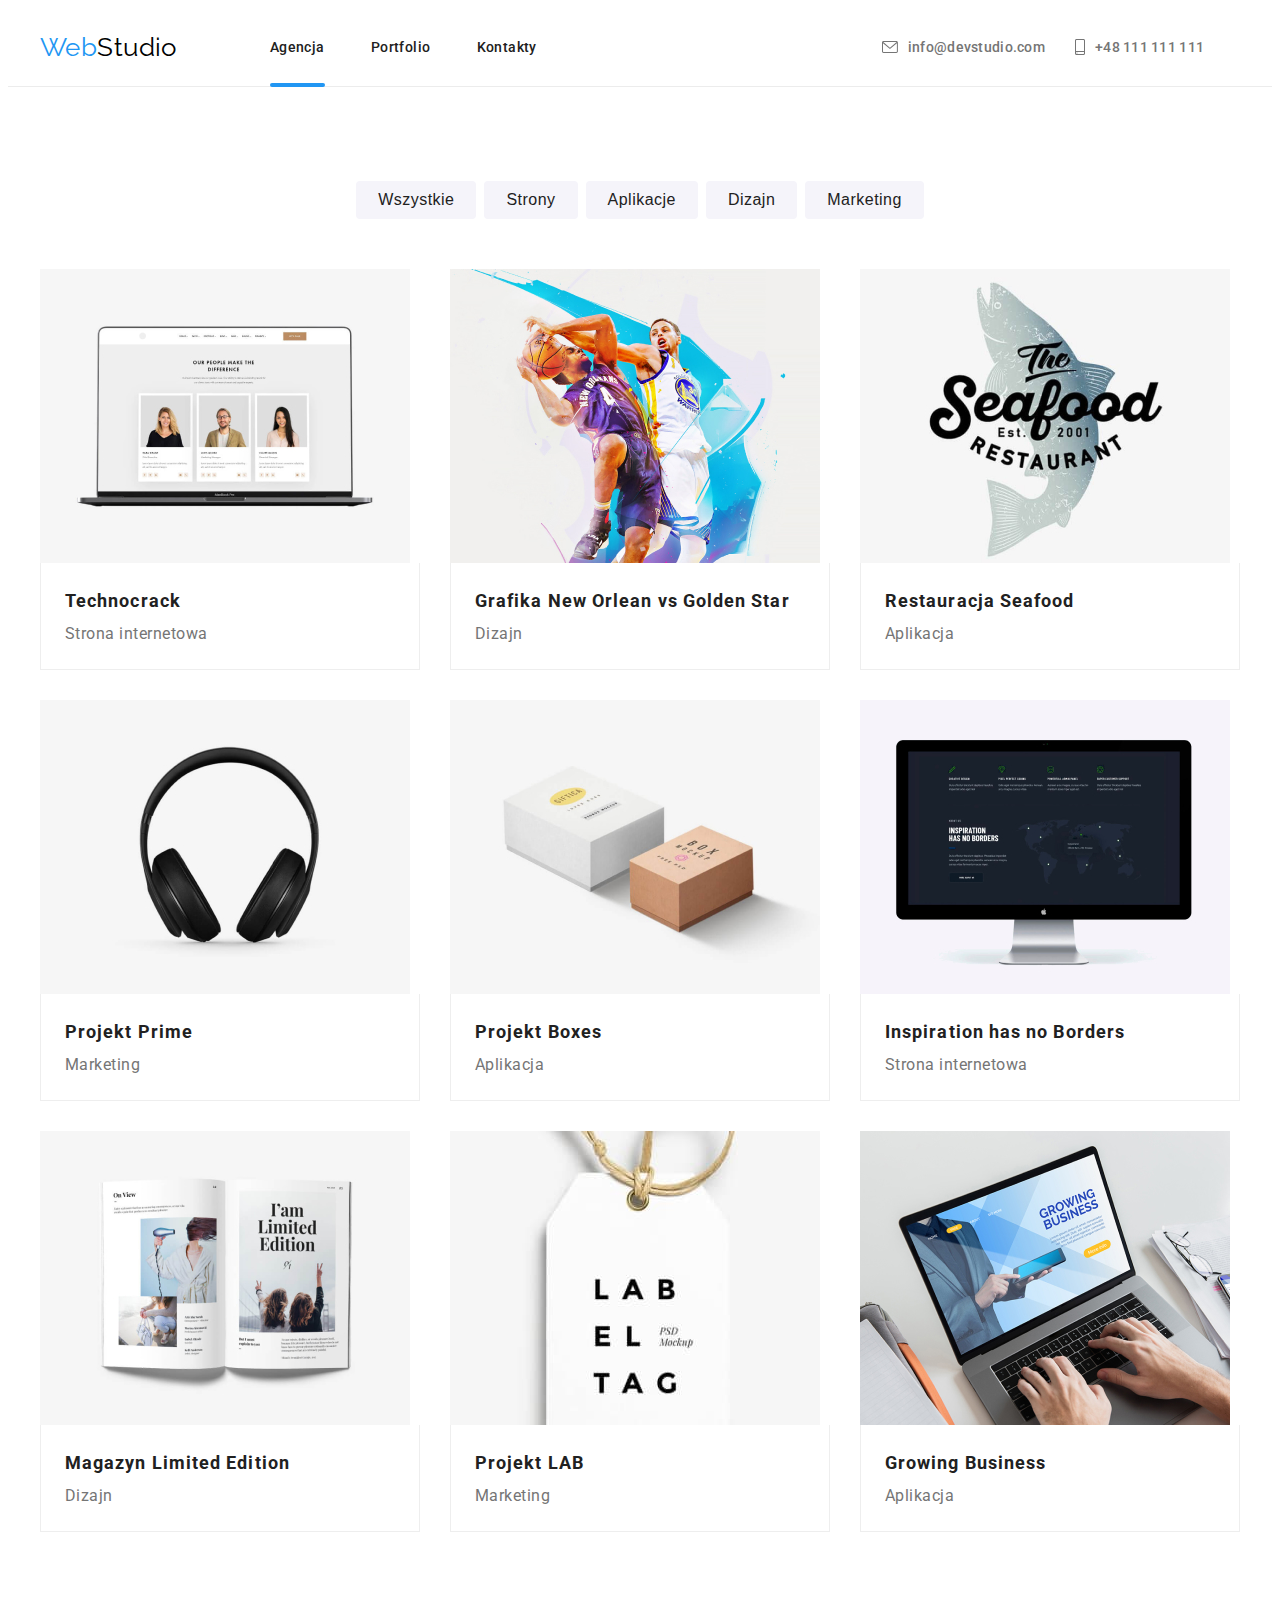
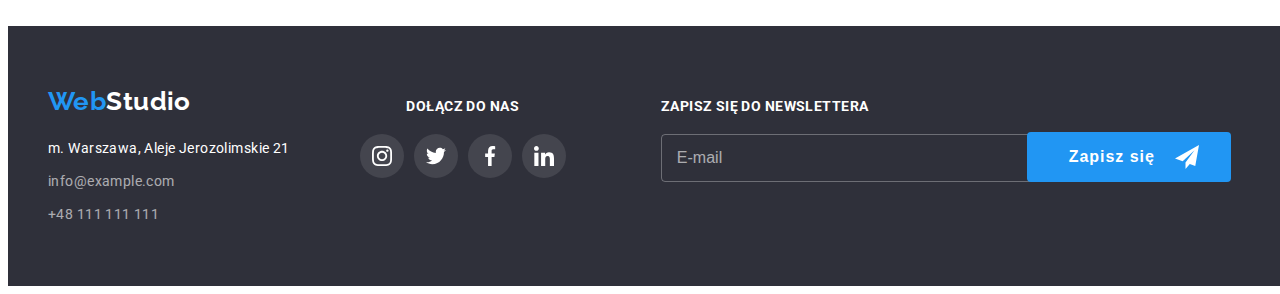
==== commit 9c18052c: "hw-8" ====
--- a/portfolio.html
+++ b/portfolio.html
@@ -21,46 +21,68 @@
     />
   </head>
   <body>
-    <header class="header">
-      <div class="container">
-        <nav class="navigation">
-          <ul class="nav-links">
-            <li>
-              <a href="index.html" class="logo"
-                >Web<span class="logo logo--header logo--space">Studio</span></a
-              >
-            </li>
-            <li>
-              <a href="index.html" class="link link--space"> Agencja</a>
-            </li>
-            <li>
-              <a href="portfolio.html" class="link link--space"
+    <!-- <a href="portfolio.html" class="link link--space"
                 ><p class="link__underline">Portfolio</p>
-              </a>
-            </li>
-            <li>
-              <a href="" class="link link--last-item">Kontakty</a>
-            </li>
-          </ul>
-          <ul class="nav-contacts nav-contacts--space">
-            <li class="nav-contact">
-              <a class="nav-contact__link" href="mailto:info@devstudio.com">
-                <svg class="nav-contact__icon" width="16px" height="12px">
-                  <use href="images/icons.svg#icon-envelope"></use>
-                </svg>
-                info@devstudio.com</a
-              >
-            </li>
-            <li class="nav-contact">
-              <a class="nav-contact__link" href="tel:+48111111111"
-                ><svg class="nav-contact__icon" width="10px" height="16px">
-                  <use href="images/icons.svg#icon-smartphone"></use>
-                </svg>
-                +48 111 111 111</a
-              >
-            </li>
-          </ul>
-        </nav>
+              </a> -->
+ <header class="header">
+      <div class="container container--header">
+        <div class="menu-box">
+          <a href="index.html" class="logo logo--space"
+            >Web<span class="logo logo--header">Studio</span></a
+          >
+          <nav class="navigation">
+            <ul class="nav-links">
+              <li>
+                <a href="index.html" class="link link--space">
+                  <p class="link__underline">Agencja</p></a
+                >
+              </li>
+              <li>
+                <a href="portfolio.html" class="link link--space">Portfolio</a>
+              </li>
+              <li>
+                <a href="" class="link link--last-item">Kontakty</a>
+              </li>
+            </ul>
+            <ul class="nav-contacts nav-contacts--space">
+              <li class="nav-contact">
+                <a class="nav-contact__link" href="mailto:info@devstudio.com">
+                  <svg class="nav-contact__icon" width="16px" height="12px">
+                    <use href="images/icons.svg#icon-envelope"></use>
+                  </svg>
+                  info@devstudio.com</a
+                >
+              </li>
+              <li class="nav-contact">
+                <a class="nav-contact__link" href="tel:+48111111111"
+                  ><svg class="nav-contact__icon" width="10px" height="16px">
+                    <use href="images/icons.svg#icon-smartphone"></use>
+                  </svg>
+                  +48 111 111 111</a
+                >
+              </li>
+            </ul>
+          </nav>
+          <button
+            class="menu-toggle js-open-menu"
+            aria-expanded="false"
+            aria-controls="mobile-menu"
+          >
+            <svg
+              width="24"
+              height="24"
+              fill="currentColor"
+              viewBox="0 0 20 20"
+              xmlns="http://www.w3.org/2000/svg"
+            >
+              <path
+                fill-rule="evenodd"
+                d="M3 5a1 1 0 011-1h12a1 1 0 110 2H4a1 1 0 01-1-1zM3 10a1 1 0 011-1h12a1 1 0 110 2H4a1 1 0 01-1-1zM3 15a1 1 0 011-1h12a1 1 0 110 2H4a1 1 0 01-1-1z"
+                clip-rule="evenodd"
+              ></path>
+            </svg>
+          </button>
+        </div>
       </div>
     </header>
     <main>
--- a/css/main.min.css
+++ b/css/main.min.css
@@ -1 +1 @@
-*::-moz-selection{color:red;background-color:#7fff00}*::selection{color:red;background-color:#7fff00}body{font-family:"Roboto",sans-serif;color:#212121;background-color:#fff;font-size:14px;letter-spacing:.03em}ul{list-style:none;padding:0px;margin:0px}.header{border:solid 1px;border-top-style:none;border-right-style:none;border-left-style:none;border-bottom-color:#ececec}.header .container{margin:auto}@media screen and (max-width: 768px){.header .container{max-width:480px;min-width:320px;padding:0px 15px}.header .container--header{padding-top:0px;padding-bottom:0px}}@media screen and (min-width: 769px){.header .container{max-width:768px;min-width:320px;padding:0px 15px}}@media screen and (min-width: 1200px){.header .container{max-width:1200px;min-width:320px;padding:0px 15px}}.header .navigation{display:-webkit-box;display:-ms-flexbox;display:flex;padding-top:24px;padding-bottom:25px}.header .nav-links{display:-webkit-box;display:-ms-flexbox;display:flex;-webkit-box-pack:justify;-ms-flex-pack:justify;justify-content:space-between;padding:0px;margin:0px;-webkit-box-align:center;-ms-flex-align:center;align-items:center}.header .link{text-decoration:none;color:inherit;font-weight:500;display:block}.header .link__underline{margin:0;position:relative}.header .link--space{margin-right:46px}.header .link--last-item{margin-right:0px}.header .link__underline::after{content:"";position:absolute;background-color:#2196f3;display:block;width:100%;height:4px;border-radius:2px;bottom:-32px}.header .link:hover,.header .link:focus{color:#2196f3;-webkit-transition:250ms cubic-bezier(0.4, 0, 0.2, 1);transition:250ms cubic-bezier(0.4, 0, 0.2, 1)}.header .nav-contacts{display:-webkit-box;display:-ms-flexbox;display:flex;padding:0px;margin:0px}.header .nav-contacts--space{margin-left:345px}.header .nav-contacts a:hover,.header .nav-contacts a:focus{fill:#2196f3;color:#2196f3}.header .nav-contact{margin-right:30px;display:-webkit-box;display:-ms-flexbox;display:flex;-webkit-box-align:center;-ms-flex-align:center;align-items:center;letter-spacing:.02em}.header .nav-contact__link{text-decoration:none;display:-webkit-box;display:-ms-flexbox;display:flex;-webkit-box-align:center;-ms-flex-align:center;align-items:center;font-weight:500;color:#757575;cursor:pointer;fill:#757575;-webkit-transition:250ms cubic-bezier(0.4, 0, 0.2, 1);transition:250ms cubic-bezier(0.4, 0, 0.2, 1)}.header .nav-contact__icon{margin-right:10px}.header .nav-contact:last-child{margin-right:0px}@media screen and (min-width: 769px){.header .navigation{display:-webkit-box;display:-ms-flexbox;display:flex}}@media screen and (max-width: 768px){.header .navigation{display:none}}@media screen and (max-width: 1200px){.header .navigation{padding-top:21px;padding-bottom:21px}.header .link--space{margin-right:60px}.header .nav-contacts{display:-webkit-box;display:-ms-flexbox;display:flex;-webkit-box-orient:vertical;-webkit-box-direction:normal;-ms-flex-direction:column;flex-direction:column;gap:10px}.header .nav-contacts--space{margin-left:101px}.header .nav-contact__link{font-size:12px}}.menu-box{display:-webkit-box;display:-ms-flexbox;display:flex}.logo{font-family:"Raleway",sans-serif;font-size:26px;text-decoration:none;color:#2196f3}.logo--header{color:#000}@media screen and (max-width: 1200px){.logo{font-size:24px}}@media screen and (max-width: 768px){.logo--space{margin:16px 0px}}@media screen and (max-width: 1200px){.menu-box{-webkit-box-align:center;-ms-flex-align:center;align-items:center}.logo--space{margin-right:83px}}@media screen and (min-width: 1200px){.menu-box{-webkit-box-align:center;-ms-flex-align:center;align-items:center}.logo--space{margin:24px 93px 24px 0px}}.container{margin:auto}@media screen and (max-width: 768px){.container{max-width:480px;min-width:320px;padding:0px 15px}.container--header{padding-top:0px;padding-bottom:0px}}@media screen and (min-width: 769px){.container{max-width:768px;min-width:320px;padding:0px 15px}}@media screen and (min-width: 1200px){.container{max-width:1200px;min-width:320px;padding:0px 15px}}.footer{color:#fff;font-weight:700;-webkit-box-pack:center;-ms-flex-pack:center;justify-content:center}.footer--bg-footer{width:100vw;background-color:#2f303a}.footer-contactsbox{display:-webkit-box;display:-ms-flexbox;display:flex;-webkit-box-orient:vertical;-webkit-box-direction:normal;-ms-flex-direction:column;flex-direction:column}.footer-contactsbox--spaces{padding-top:60px;padding-bottom:60px}.logo{font-family:"Raleway",sans-serif;font-size:26px;text-decoration:none;color:#2196f3}.logo--header{color:#000}@media screen and (max-width: 1200px){.logo{font-size:24px}}.logo--footer{color:#fff}.footer-contacts{font-weight:400}.footer-contacts__adress{color:#fff;font-style:normal;letter-spacing:.03em;margin:0px;line-height:24px}.footer-contacts__adress--spaces{margin:0px 0px 9px}.footer-contacts__link{color:#fff;opacity:.6;font-style:normal;text-decoration:none;line-height:24px;display:block}.footer-contacts__link--spaces{margin-bottom:9px}.footer-contacts__link:hover,.footer-contacts__link:focus{color:#2196f3;-webkit-transition:250ms cubic-bezier(0.4, 0, 0.2, 1);transition:250ms cubic-bezier(0.4, 0, 0.2, 1);opacity:1}.footer-contacts--spaces{margin-top:20px}.footer-socialbox{display:-webkit-box;display:-ms-flexbox;display:flex;-webkit-box-orient:vertical;-webkit-box-direction:normal;-ms-flex-direction:column;flex-direction:column}.footer-socialbox--spaces{margin-top:72px;margin-left:70px}.footer-socialbox-text{margin:0;margin-bottom:20px}.footer-socialbox-linksbox{display:-webkit-box;display:-ms-flexbox;display:flex;gap:10px}.footer-socialbox-linksbox__link{width:44px;height:44px;-webkit-box-pack:center;-ms-flex-pack:center;justify-content:center;-webkit-box-align:center;-ms-flex-align:center;align-items:center;background-color:rgba(255,255,255,.1);border-radius:50%;display:-webkit-box;display:-ms-flexbox;display:flex;fill:#fff;-webkit-transition:250ms;transition:250ms;-webkit-transition-timing-function:250ms cubic-bezier(0.4, 0, 0.2, 1);transition-timing-function:250ms cubic-bezier(0.4, 0, 0.2, 1)}.footer-socialbox-linksbox__link:hover,.footer-socialbox-linksbox__link:focus{background-color:#2196f3;-webkit-transition-timing-function:250ms cubic-bezier(0.4, 0, 0.2, 1);transition-timing-function:250ms cubic-bezier(0.4, 0, 0.2, 1)}.form-footer{width:570px}.form-footer--spaces{margin-left:76px;margin-top:72px}.form-footer-emailnewsletter{display:-webkit-box;display:-ms-flexbox;display:flex;-webkit-box-align:end;-ms-flex-align:end;align-items:flex-end;gap:12px}.form-footer-emailnewsletter__text{margin-top:0px;margin-bottom:20px;text-transform:uppercase;display:inline-block;cursor:pointer}.form-footer-emailnewsletter__input-area{height:100%;width:100%;line-height:20px;border-radius:4px;outline:none;font-size:16px;background-color:rgba(0,0,0,0);border:1px solid rgba(255,255,255,.3019607843);color:#fff;opacity:1;-webkit-transition:250ms cubic-bezier(0.4, 0, 0.2, 1);transition:250ms cubic-bezier(0.4, 0, 0.2, 1);padding:14px 15px}.form-footer-emailnewsletter__input-area::-webkit-input-placeholder{color:#fff;opacity:.6;line-height:20px;padding-right:295px}.form-footer-emailnewsletter__input-area::-moz-placeholder{color:#fff;opacity:.6;line-height:20px;padding-right:295px}.form-footer-emailnewsletter__input-area:-ms-input-placeholder{color:#fff;opacity:.6;line-height:20px;padding-right:295px}.form-footer-emailnewsletter__input-area::-ms-input-placeholder{color:#fff;opacity:.6;line-height:20px;padding-right:295px}.form-footer-emailnewsletter__input-area::placeholder{color:#fff;opacity:.6;line-height:20px;padding-right:295px}.form-footer-emailnewsletter__input-area:focus,.form-footer-emailnewsletter__input-area:hover{-webkit-box-shadow:0px 4px 4px rgba(0,0,0,.15);box-shadow:0px 4px 4px rgba(0,0,0,.15)}.form-footer-emailnewsletter__btn{position:relative;height:50px;background-color:#2196f3;border:none;border-radius:4px;-webkit-box-sizing:content-box;box-sizing:content-box;padding-left:42px;text-align:left;padding:0px 76px 0px 42px;gap:24px;font-size:16px;font-weight:700;letter-spacing:.06em;color:#fff}.form-footer-emailnewsletter__btn--positionsvg{position:absolute;top:50%;left:0;-webkit-transform:translateY(-50%) translateX(148px);transform:translateY(-50%) translateX(148px)}.form-footer-emailnewsletter__btn:hover,.form-footer-emailnewsletter__btn:focus{cursor:pointer;-webkit-box-shadow:0px 4px 4px rgba(0,0,0,.15);box-shadow:0px 4px 4px rgba(0,0,0,.15);-webkit-transition:250ms cubic-bezier(0.4, 0, 0.2, 1);transition:250ms cubic-bezier(0.4, 0, 0.2, 1)}@media screen and (max-width: 768px){.footer--bg-footer{min-width:320px}.footer-contactsbox{-webkit-box-align:center;-ms-flex-align:center;align-items:center}.footer-contactsbox--spaces{margin-top:0px;padding-bottom:60px}.footer-contacts{display:-webkit-box;display:-ms-flexbox;display:flex;-webkit-box-orient:vertical;-webkit-box-direction:normal;-ms-flex-direction:column;flex-direction:column;-webkit-box-align:center;-ms-flex-align:center;align-items:center}.footer-contacts__adress--spaces{margin:0px 0px 8px}.footer-contacts__link--spaces{margin-bottom:8px}.footer-socialbox{display:-webkit-box;display:-ms-flexbox;display:flex;-webkit-box-orient:vertical;-webkit-box-direction:normal;-ms-flex-direction:column;flex-direction:column;-webkit-box-align:center;-ms-flex-align:center;align-items:center}.footer-socialbox--spaces{margin-top:0px;margin-left:0px}.form-footer{max-width:100%}.form-footer--spaces{margin:60px auto 0px;padding-bottom:60px;display:-webkit-box;display:-ms-flexbox;display:flex;-webkit-box-orient:vertical;-webkit-box-direction:normal;-ms-flex-direction:column;flex-direction:column;gap:20px}.form-footer-emailnewsletter{display:-webkit-box;display:-ms-flexbox;display:flex;max-width:100%;-webkit-box-align:center;-ms-flex-align:center;align-items:center;-webkit-box-orient:vertical;-webkit-box-direction:normal;-ms-flex-direction:column;flex-direction:column;gap:20px}.form-footer-emailnewsletter__label{display:-webkit-box;display:-ms-flexbox;display:flex;-webkit-box-orient:vertical;-webkit-box-direction:normal;-ms-flex-direction:column;flex-direction:column;-webkit-box-align:center;-ms-flex-align:center;align-items:center;width:100%}}@media screen and (min-width: 769px){.footer-flexbox-table{display:-webkit-box;display:-ms-flexbox;display:flex;margin-left:76px;margin-right:86px;-webkit-box-pack:justify;-ms-flex-pack:justify;justify-content:space-between}.footer-contactsbox{-webkit-box-align:center;-ms-flex-align:center;align-items:center}.footer-contacts{display:-webkit-box;display:-ms-flexbox;display:flex;-webkit-box-orient:vertical;-webkit-box-direction:normal;-ms-flex-direction:column;flex-direction:column;-webkit-box-align:center;-ms-flex-align:center;align-items:center}.footer-socialbox{-webkit-box-align:center;-ms-flex-align:center;align-items:center}.footer-socialbox--spaces{margin-top:65px}.form-footer{width:100%}.form-footer--spaces{margin:0px auto}.form-footer-emailnewsletter{max-width:450px;margin:0 auto;-webkit-box-orient:vertical;-webkit-box-direction:normal;-ms-flex-direction:column;flex-direction:column;-ms-flex-wrap:wrap;flex-wrap:wrap;-webkit-box-align:center;-ms-flex-align:center;align-items:center;padding-bottom:60px;gap:20px}.form-footer-emailnewsletter__text{display:block}.form-footer-emailnewsletter__label{display:-webkit-box;display:-ms-flexbox;display:flex;-webkit-box-orient:vertical;-webkit-box-direction:normal;-ms-flex-direction:column;flex-direction:column;width:100%;text-align:center}}@media screen and (min-width: 1200px){.container--flexbox{display:-webkit-box;display:-ms-flexbox;display:flex}.footer-flexbox-table{margin-right:0px;margin-left:0px}.footer-contactsbox{-webkit-box-align:start;-ms-flex-align:start;align-items:flex-start}.footer-contacts{-webkit-box-align:start;-ms-flex-align:start;align-items:flex-start}.footer-socialbox--spaces{margin-top:72px;margin-left:70px}.form-footer{margin-left:78px}.form-footer-emailnewsletter{max-width:570px;-webkit-box-orient:horizontal;-webkit-box-direction:normal;-ms-flex-direction:row;flex-direction:row;-ms-flex-wrap:nowrap;flex-wrap:nowrap;-webkit-box-align:end;-ms-flex-align:end;align-items:flex-end;padding-bottom:0px;gap:12px;margin-top:72px}.form-footer-emailnewsletter__text{display:block}.form-footer-emailnewsletter__label{text-align:start}}.container-main{margin:0px auto;background-image:-webkit-gradient(linear, left top, right top, from(rgba(47, 48, 58, 0.4)), to(rgba(47, 48, 58, 0.4))),url("../images/main-foto.jpg");background-image:linear-gradient(to right, rgba(47, 48, 58, 0.4), rgba(47, 48, 58, 0.4)),url("../images/main-foto.jpg")}@media screen and (max-width: 768px){.container-main{max-width:100%;min-width:320px;margin:0px;padding:118px 0px;background-image:url("../images/main-fotomb@1x.jpg");background-size:cover;display:-webkit-box;display:-ms-flexbox;display:flex;-ms-flex-wrap:wrap;flex-wrap:wrap;-webkit-box-orient:vertical;-webkit-box-direction:normal;-ms-flex-direction:column;flex-direction:column}}@media screen and (max-width: 768px)and (min-device-pixel-ratio: 2),screen and (max-width: 768px)and (-webkit-min-device-pixel-ratio: 2),screen and (max-width: 768px)and (min-resolution: 2dppx){.container-main{background-image:url("../images/main-fotomb@2x.jpg")}}@media screen and (max-width: 1200px){.container-main{max-width:100%;min-width:320px;margin:0px;padding:118px 0px;background-image:url("../images/main-fototb@1x.jpg");background-size:cover;display:-webkit-box;display:-ms-flexbox;display:flex;-ms-flex-wrap:wrap;flex-wrap:wrap;-webkit-box-orient:vertical;-webkit-box-direction:normal;-ms-flex-direction:column;flex-direction:column}}@media screen and (max-width: 1200px)and (min-device-pixel-ratio: 2),screen and (max-width: 1200px)and (-webkit-min-device-pixel-ratio: 2),screen and (max-width: 1200px)and (min-resolution: 2dppx){.container-main{background-image:url("../images/main-fototb@2x.jpg")}}@media screen and (min-width: 1200px){.container-main{max-width:100%;min-width:320px;margin:0px;padding:200px 0px;background-image:url("../images/main-fotodt@1x.jpg");background-size:cover;display:-webkit-box;display:-ms-flexbox;display:flex;-ms-flex-wrap:wrap;flex-wrap:wrap;-webkit-box-orient:vertical;-webkit-box-direction:normal;-ms-flex-direction:column;flex-direction:column;margin-bottom:94px}}@media screen and (min-width: 1200px)and (min-device-pixel-ratio: 2),screen and (min-width: 1200px)and (-webkit-min-device-pixel-ratio: 2),screen and (min-width: 1200px)and (min-resolution: 2dppx){.container-main{background-image:url("../images/main-fotodt@2x.jpg")}}.main-section{margin:0px auto;display:-webkit-box;display:-ms-flexbox;display:flex;-webkit-box-orient:vertical;-webkit-box-direction:normal;-ms-flex-direction:column;flex-direction:column}.main-section__text{font-size:44px;font-weight:900;line-height:60px;color:#fff;width:696px;text-align:center;margin:0px auto 30px;text-transform:uppercase}.main-section__btn{color:#fff;background-color:#2196f3;max-width:200px;min-height:50px;border-radius:4px;font-size:16px;font-weight:700;padding:10px 41px 10px 42px;cursor:pointer;margin:0px auto;border:none;position:relative;letter-spacing:.058rem;line-height:30px;-webkit-transition:250ms cubic-bezier(0.4, 0, 0.2, 1);transition:250ms cubic-bezier(0.4, 0, 0.2, 1)}.main-section__btn:hover,.main-section__btn:focus{-webkit-box-shadow:0px 4px 4px rgba(0,0,0,.15);box-shadow:0px 4px 4px rgba(0,0,0,.15)}@media screen and (max-width: 1200px){.main-section{width:100%;margin-bottom:60px}.main-section__text{font-size:26px;width:-webkit-fit-content;width:-moz-fit-content;width:fit-content;max-width:365px;line-height:42px}}@media screen and (min-width: 1200px){.main-section{width:100%;-webkit-box-align:stretch;-ms-flex-align:stretch;align-items:stretch}}.container{margin:auto}@media screen and (max-width: 768px){.container{max-width:480px;min-width:320px;padding:0px 15px}.container--header{padding-top:0px;padding-bottom:0px}}@media screen and (min-width: 769px){.container{max-width:768px;min-width:320px;padding:0px 15px}}@media screen and (min-width: 1200px){.container{max-width:1200px;min-width:320px;padding:0px 15px}}.section-information{display:-webkit-box;display:-ms-flexbox;display:flex;-ms-flex-wrap:wrap;flex-wrap:wrap;-webkit-box-orient:horizontal;-webkit-box-direction:normal;-ms-flex-direction:row;flex-direction:row;gap:30px}.section-information--position{margin:0px auto;padding-top:94px;padding-bottom:94px}.section-information-box{display:-webkit-box;display:-ms-flexbox;display:flex;-webkit-box-orient:vertical;-webkit-box-direction:normal;-ms-flex-direction:column;flex-direction:column;-webkit-box-align:center;-ms-flex-align:center;align-items:center;width:calc((100% - 90px)/4)}.section-information-box__image{background-color:#f5f4fa;border-radius:4px;width:100%;display:-webkit-box;display:-ms-flexbox;display:flex;-webkit-box-align:center;-ms-flex-align:center;align-items:center;padding:25px;margin-bottom:30px}.section-information-box__svg{margin:0 auto}.section-information-box__title{width:100%;padding:0px;margin:0px;font-weight:700;font-size:14px;line-height:16.41px;margin-bottom:10px}.section-information-box__text{color:#757575;letter-spacing:.03em;line-height:24px;font-size:14px;margin:0px}@media screen and (max-width: 1200px){.section-information-box{width:calc((100% - 30px)/2)}}@media screen and (max-width: 768px){.section-information-box{-webkit-box-align:center;-ms-flex-align:center;align-items:center;width:100%}.section-information-box__title{width:-webkit-max-content;width:-moz-max-content;width:max-content;margin-bottom:10px auto}}.container{margin:auto}@media screen and (max-width: 768px){.container{max-width:480px;min-width:320px;padding:0px 15px}.container--header{padding-top:0px;padding-bottom:0px}}@media screen and (min-width: 769px){.container{max-width:768px;min-width:320px;padding:0px 15px}}@media screen and (min-width: 1200px){.container{max-width:1200px;min-width:320px;padding:0px 15px}}.section-description{padding-bottom:94px}.section-description__title{font-size:36px;font-weight:700;margin:0px auto;text-align:center}.section-description-imgbox{list-style:none;display:-webkit-box;display:-ms-flexbox;display:flex;padding-left:0px;margin:50px auto 0px;gap:30px}.section-description-imgbox-item{position:relative}.section-description-imgbox-item__img{display:block}.section-description-imgbox-item__text{position:absolute;width:100%;bottom:0;background-color:rgba(47,48,58,.8);color:#fff;text-align:center;font-weight:700}@media screen and (max-width: 1200px){.section-description{display:none}}@media screen and (min-width: 1200px){.section-description{margin-top:94px}}.container{margin:auto}@media screen and (max-width: 768px){.container{max-width:480px;min-width:320px;padding:0px 15px}.container--header{padding-top:0px;padding-bottom:0px}}@media screen and (min-width: 769px){.container{max-width:768px;min-width:320px;padding:0px 15px}}@media screen and (min-width: 1200px){.container{max-width:1200px;min-width:320px;padding:0px 15px}}.section-team{padding-top:94px;padding-bottom:94px}.section-team--bg-color{background-color:#f5f4fa;min-width:320px}.section-team__title{font-size:36px;line-height:42.19px;margin:0px auto 50px;text-align:center}.team-members-grid{display:-webkit-box;display:-ms-flexbox;display:flex;gap:30px}.team-member-foto{margin:0px;border-bottom-left-radius:4px;border-bottom-right-radius:4px;-webkit-box-shadow:0px 1px 3px rgba(0,0,0,.12),0px 1px 1px rgba(0,0,0,.14),0px 2px 1px rgba(0,0,0,.2);box-shadow:0px 1px 3px rgba(0,0,0,.12),0px 1px 1px rgba(0,0,0,.14),0px 2px 1px rgba(0,0,0,.2);display:-webkit-box;display:-ms-flexbox;display:flex;-webkit-box-orient:vertical;-webkit-box-direction:normal;-ms-flex-direction:column;flex-direction:column}.team-member-foto img{min-width:210px}.team-member-information{padding:30px 0px 30px;background-color:#fff;font-size:16px;text-align:center}.team-member-information__name{font-weight:500;display:block;margin-bottom:10px;line-height:19px}.team-member-information__work-position{font-weight:400px;margin:0px;line-height:19px;color:#757575}.team-member-social-links{display:-webkit-box;display:-ms-flexbox;display:flex;gap:10px;-webkit-box-pack:center;-ms-flex-pack:center;justify-content:center;margin:16px auto 0px}.team-member-social-links__img{height:44px;width:44px;border-radius:50%;display:-webkit-box;display:-ms-flexbox;display:flex;-webkit-box-align:center;-ms-flex-align:center;align-items:center;-webkit-box-pack:center;-ms-flex-pack:center;justify-content:center;fill:#afb1b8;-webkit-transition:250ms;transition:250ms;-webkit-transition-timing-function:cubic-bezier(0.4, 0, 0.2, 1);transition-timing-function:cubic-bezier(0.4, 0, 0.2, 1)}.team-member-social-links__img:hover,.team-member-social-links__img:focus{cursor:pointer;fill:#fff;background-color:#2196f3}@media screen and (max-width: 768px){.team-members-grid{-ms-flex-wrap:wrap;flex-wrap:wrap;-webkit-box-pack:center;-ms-flex-pack:center;justify-content:center;margin:0 auto;min-width:100%}.team-member-foto img{max-width:100%;display:block;height:auto}.team-member-information{padding:30px 0px 24px}}.section-team{padding-top:0px;padding-bottom:0px}.section-team__title{margin:0px auto 30px}@media screen and (max-width: 769px){.section-team__title{margin:60px auto 30px;padding-top:60px}}.team-members-grid{padding-bottom:60px}@media screen and (min-width: 769px){.section-team__title{margin:45px auto 30px;padding-top:60px}.team-members-grid{padding-bottom:60px;-ms-flex-wrap:wrap;flex-wrap:wrap;-webkit-box-pack:center;-ms-flex-pack:center;justify-content:center;margin:0 auto;min-width:100%}}@media screen and (min-width: 1200px){.section-team__title{margin:0px auto 30px;padding-top:94px}.team-members-grid{padding-bottom:94px}}.container{margin:auto}@media screen and (max-width: 768px){.container{max-width:480px;min-width:320px;padding:0px 15px}.container--header{padding-top:0px;padding-bottom:0px}}@media screen and (min-width: 769px){.container{max-width:768px;min-width:320px;padding:0px 15px}}@media screen and (min-width: 1200px){.container{max-width:1200px;min-width:320px;padding:0px 15px}}.section-customers{display:-webkit-box;display:-ms-flexbox;display:flex;-webkit-box-orient:vertical;-webkit-box-direction:normal;-ms-flex-direction:column;flex-direction:column;-webkit-box-align:center;-ms-flex-align:center;align-items:center}.section-customers__title{font-size:36px;font-weight:700;line-height:42px;letter-spacing:.03em;margin:94px auto 50px}.section-customers-box{margin:0 auto;display:-webkit-box;display:-ms-flexbox;display:flex;-webkit-box-pack:center;-ms-flex-pack:center;justify-content:center;gap:30px;padding-bottom:94px;max-width:1170px}.section-customers-box__item{border:1px solid #afb1b8;border-radius:4px;padding:16px 32px;width:calc((100% - 150px)/6);-webkit-transition:250ms cubic-bezier(0.4, 0, 0.2, 1);transition:250ms cubic-bezier(0.4, 0, 0.2, 1);fill:#afb1b8}.section-customers-box__item:hover,.section-customers-box__item:focus{cursor:pointer;fill:#2196f3;border:1px solid #2196f3}@media screen and (max-width: 768px){.section-customers{display:-webkit-box;display:-ms-flexbox;display:flex;-webkit-box-orient:vertical;-webkit-box-direction:normal;-ms-flex-direction:column;flex-direction:column;-webkit-box-align:center;-ms-flex-align:center;align-items:center;margin:0px auto}.section-customers__title{margin:60px auto 30px}.section-customers-box{-ms-flex-wrap:wrap;flex-wrap:wrap;-webkit-box-pack:justify;-ms-flex-pack:justify;justify-content:space-between;padding-bottom:0px}.section-customers-box__item{-ms-flex-preferred-size:calc((100% - 30px)/2);flex-basis:calc((100% - 30px)/2);display:-webkit-box;display:-ms-flexbox;display:flex;-webkit-box-pack:center;-ms-flex-pack:center;justify-content:center;padding:16px auto}}@media screen and (max-width: 1200px){.section-customers__title{margin:60px auto 30px}.section-customers-box{-ms-flex-wrap:wrap;flex-wrap:wrap;padding-bottom:60px}.section-customers-box__item{width:calc((100% - 60px)/3);display:-webkit-box;display:-ms-flexbox;display:flex;-webkit-box-pack:center;-ms-flex-pack:center;justify-content:center;padding:16px auto}}@media screen and (min-width: 1200px){.section-customers__title{margin:94px auto 50px}}.modal{position:fixed;display:-webkit-box;display:-ms-flexbox;display:flex;top:0;left:0;width:100%;height:100%;background-color:rgba(0,0,0,.2);-webkit-transition:250ms cubic-bezier(0.4, 0, 0.2, 1);transition:250ms cubic-bezier(0.4, 0, 0.2, 1)}.modal--is-hidden{pointer-events:none;visibility:hidden;opacity:0}.modal-window{width:528px;height:581px;background-color:#fff;border-radius:4px;-webkit-box-shadow:0px 1px 3px rgba(0,0,0,.12),0px 1px 1px rgba(0,0,0,.14),0px 2px 1px rgba(0,0,0,.2);box-shadow:0px 1px 3px rgba(0,0,0,.12),0px 1px 1px rgba(0,0,0,.14),0px 2px 1px rgba(0,0,0,.2);-webkit-box-pack:center;-ms-flex-pack:center;justify-content:center;-webkit-box-align:center;-ms-flex-align:center;align-items:center;position:relative;margin:auto}.modal-window-form{display:-webkit-box;display:-ms-flexbox;display:flex;-webkit-box-orient:vertical;-webkit-box-direction:normal;-ms-flex-direction:column;flex-direction:column;width:448px;margin:auto}.modal-window-form__title{font-size:20px;margin:0 auto 12px;padding-top:40px}.modal-window-form-mainpart{display:-webkit-box;display:-ms-flexbox;display:flex;-webkit-box-orient:vertical;-webkit-box-direction:normal;-ms-flex-direction:column;flex-direction:column;gap:10px;margin-bottom:20px}.modal-window-form-mainpart .modal-window-form-mainpart-box{display:-webkit-box;display:-ms-flexbox;display:flex;-webkit-box-orient:vertical;-webkit-box-direction:normal;-ms-flex-direction:column;flex-direction:column;width:inherit}.modal-window-form-mainpart .modal-window-form-mainpart-box__text{margin:0px;font-size:12px;margin-bottom:4px;color:#757575}.modal-window-form-mainpart .modal-window-form-mainpart-box__text:hover{cursor:pointer}.modal-window-form-mainpart .modal-window-form-mainpart-box .modal-window-form-mainpart-box-inputbox{position:relative;-webkit-transition:var(--transition);transition:var(--transition)}.modal-window-form-mainpart .modal-window-form-mainpart-box .modal-window-form-mainpart-box-inputbox__inputarea{width:100%;height:100%;padding:12px 12px 12px 42px;border:1px solid rgba(33,33,33,.2);border-radius:4px;outline:none;-webkit-transition:250ms cubic-bezier(0.4, 0, 0.2, 1);transition:250ms cubic-bezier(0.4, 0, 0.2, 1);font-size:12px}.modal-window-form-mainpart .modal-window-form-mainpart-box .modal-window-form-mainpart-box-inputbox__inputarea:focus-within{border:1px solid #2196f3}.modal-window-form-mainpart .modal-window-form-mainpart-box .modal-window-form-mainpart-box-inputbox:focus-within{fill:#2196f3}.modal-window-form-mainpart .modal-window-form-mainpart-box .modal-window-form-mainpart-box-inputbox__svg{position:absolute;top:50%;-webkit-transform:translateY(-50%);transform:translateY(-50%);margin-left:15px}.modal-window-form-mainpart .modal-window-form-mainpart-box .modal-window-form-mainpart-box-inputbox__svg:hover{cursor:pointer}.modal-window-form-mainpart .modal-window-form-mainpart-box__textarea{width:100%;height:120px;resize:none;border:1px solid rgba(33,33,33,.2);border-radius:4px;outline:none;padding:12px 16px;font-size:12px}.modal-window-form-mainpart .modal-window-form-mainpart-box__textarea::-webkit-input-placeholder{color:#757575;opacity:.5}.modal-window-form-mainpart .modal-window-form-mainpart-box__textarea::-moz-placeholder{color:#757575;opacity:.5}.modal-window-form-mainpart .modal-window-form-mainpart-box__textarea:-ms-input-placeholder{color:#757575;opacity:.5}.modal-window-form-mainpart .modal-window-form-mainpart-box__textarea::-ms-input-placeholder{color:#757575;opacity:.5}.modal-window-form-mainpart .modal-window-form-mainpart-box__textarea::placeholder{color:#757575;opacity:.5}.modal-window-form-mainpart .modal-window-form-mainpart-box__textarea:focus-within{border:1px solid #2196f3}.modal-window-form-chekbox{display:-webkit-box;display:-ms-flexbox;display:flex;margin:0 auto 30px;position:relative;color:#757575;line-height:24px;-webkit-box-align:center;-ms-flex-align:center;align-items:center}.modal-window-form-chekbox__input{-webkit-appearance:none;-moz-appearance:none;appearance:none;width:16px;border:2px solid #212121;border-radius:2px;height:15px;margin-right:8px;-webkit-transition:var(--transition);transition:var(--transition)}.modal-window-form-chekbox__input:checked{border-color:#2196f3}.modal-window-form-chekbox__input:checked+svg{opacity:1}.modal-window-form-chekbox__svg{position:absolute;opacity:0;-webkit-transition:var(--transition);transition:var(--transition)}.modal-window-form-chekbox__link{color:#2196f3}.modal-window-form-chekbox:hover{cursor:pointer}@media screen and (max-width: 1200px){.modal-window-form-chekbox{line-height:14px;font-size:12px}.modal-window-form-chekbox p{margin:0px}}.modal-window-form-btn{background-color:#2196f3;padding:10px 76px;color:#fff;border:none;border-radius:4px;display:block;margin:auto;font-size:16px;letter-spacing:.06em;font-weight:700;line-height:30px}.modal-window-form-btn:hover,.modal-window-form-btn:focus{cursor:pointer;-webkit-box-shadow:0px 4px 4px rgba(0,0,0,.15);box-shadow:0px 4px 4px rgba(0,0,0,.15)}.modal-window-closebtn{border:1px solid rgba(0,0,0,.1);background-color:#fff;height:30px;width:30px;border-radius:50%;padding:0px;font-size:24px;position:absolute;top:8px;right:8px}.modal-window-closebtn:hover{cursor:pointer}@media screen and (max-width: 1200px){.modal-window{max-width:450px;min-width:320px;height:auto;padding:40px}.modal-window-form{width:100%}.modal-window-form__title{padding-top:0px;text-align:center}}@media screen and (min-width: 1200px){.modal-window{max-width:528px;height:auto;padding-bottom:40px}}.portfolio{display:-webkit-box;display:-ms-flexbox;display:flex;-webkit-box-orient:vertical;-webkit-box-direction:normal;-ms-flex-direction:column;flex-direction:column;padding-top:94px;padding-bottom:94px}.portfolio-btns{display:-webkit-box;display:-ms-flexbox;display:flex;-webkit-box-pack:center;-ms-flex-pack:center;justify-content:center;gap:8px;margin-bottom:50px}.portfolio-btns__btn{color:inherit;font-size:16px;font-weight:500;padding:6px 22px 6px 22px;background-color:#f5f4fa;border:none;border-radius:4px;height:38px;cursor:pointer;letter-spacing:.03em}.portfolio-btns__btn:hover,.portfolio-btns__btn:focus{background-color:#2196f3;border:none;color:#fff;-webkit-box-shadow:0px 3px 1px rgba(0,0,0,.1),0px 1px 2px rgba(0,0,0,.08),0px 2px 2px rgba(0,0,0,.12);box-shadow:0px 3px 1px rgba(0,0,0,.1),0px 1px 2px rgba(0,0,0,.08),0px 2px 2px rgba(0,0,0,.12);-webkit-transition:250ms cubic-bezier(0.4, 0, 0.2, 1);transition:250ms cubic-bezier(0.4, 0, 0.2, 1)}.portfolio-gridfotos{display:-webkit-box;display:-ms-flexbox;display:flex;-ms-flex-wrap:wrap;flex-wrap:wrap;gap:30px}.portfolio-slide{margin:0px;width:calc((100% - 60px)/3);position:relative}.portfolio-figure{margin:0px;cursor:pointer;position:relative;overflow:hidden}.portfolio-figure__hidden-window{position:absolute;-webkit-transform:translateY(294px);transform:translateY(294px);background-color:#2196f3;padding:49px 45px 49px 24px;z-index:1;-webkit-transition:250ms cubic-bezier(0.4, 0, 0.2, 1);transition:250ms cubic-bezier(0.4, 0, 0.2, 1)}.portfolio-figure__hidden-window>p{color:#fff;font-size:18px;font-weight:400;line-height:28px;margin:0px}.portfolio-figure__img{vertical-align:middle;position:relative}.portfolio-figure__text{position:relative;z-index:2;font-size:18px;font-weight:700;line-height:2;padding-left:24px;padding-top:20px;letter-spacing:.06em;border:solid 1px;border-top:none;border-color:#eee;background-color:#fff}.portfolio-figure__text>p{margin:0px}.portfolio-figure__text>span{font-size:16px;font-weight:400;line-height:30px;letter-spacing:.03em;color:#757575;display:block;margin-bottom:20px}.portfolio-figure:hover,.portfolio-figure:focus{-webkit-box-shadow:0px 1px 1px rgba(0,0,0,.12),0px 4px 4px rgba(0,0,0,.06),1px 4px 6px rgba(0,0,0,.16);box-shadow:0px 1px 1px rgba(0,0,0,.12),0px 4px 4px rgba(0,0,0,.06),1px 4px 6px rgba(0,0,0,.16)}.portfolio-figure:hover .portfolio-figure__hidden-window{-webkit-transform:translateY(0%);transform:translateY(0%);-webkit-transition:250ms cubic-bezier(0.4, 0, 0.2, 1);transition:250ms cubic-bezier(0.4, 0, 0.2, 1)}.menu-container{position:fixed;top:0;left:0;width:100vw;height:100vh;padding:48px 0px 48px 40px;background-color:#fff;background-size:768px 796px;z-index:999;-webkit-transform:translateX(100%);transform:translateX(100%);-webkit-transition:250ms cubic-bezier(0.4, 0, 0.2, 1);transition:250ms cubic-bezier(0.4, 0, 0.2, 1);visibility:hidden}.menu-toggle{min-height:40px;min-width:40px;display:-webkit-box;display:-ms-flexbox;display:flex;-webkit-box-align:center;-ms-flex-align:center;align-items:center;-webkit-box-pack:center;-ms-flex-pack:center;justify-content:center;margin:0;padding:0;background-color:rgba(0,0,0,0);cursor:pointer;border:none;border-radius:50%;outline:none;position:absolute;top:10px;right:15px}.menu-toggle svg:hover,.menu-toggle svg:focus{fill:#2196f3}@media(min-width: 768px){.menu-toggle{display:none}}.menu-container.is-open{-webkit-transform:translateX(0);transform:translateX(0);visibility:visible}.mobile-menu{display:-webkit-box;display:-ms-flexbox;display:flex;-webkit-box-orient:vertical;-webkit-box-direction:normal;-ms-flex-direction:column;flex-direction:column;gap:32px;margin-bottom:306px}.mobile-menu__link{margin-bottom:32px;font-weight:500;font-size:40px;text-decoration:none;color:#212121}.mobile-menu__link:hover,.mobile-menu__link:focus{color:#2196f3}.mobile-contacts{display:-webkit-box;display:-ms-flexbox;display:flex;-webkit-box-orient:vertical;-webkit-box-direction:normal;-ms-flex-direction:column;flex-direction:column;gap:32px}.mobile-contacts__tel{text-decoration:none;font-size:34px;color:#2196f3;font-weight:500}.mobile-contacts__tel:hover,.mobile-contacts__tel:focus{color:#2196f3}.mobile-contacts__mail{text-decoration:none;color:#757575;font-size:24px;font-weight:500}.mobile-contacts__mail:hover,.mobile-contacts__mail:focus{color:#2196f3}.mobile-soical{display:-webkit-inline-box;display:-ms-inline-flexbox;display:inline-flex;-ms-flex-wrap:wrap;flex-wrap:wrap;font-size:18px;margin-top:64px}.mobile-soical>li:nth-child(1){padding-right:10px;padding-left:0px;border-right:1px solid rgba(33,33,33,.2);border-left:none}.mobile-soical>li{padding:0px 10px;border-right:1px solid rgba(33,33,33,.2);border-left:1px solid rgba(33,33,33,.2)}.mobile-soical>li:last-child{padding-right:0px;padding-left:10px;border-right:none;border-left:1px solid rgba(33,33,33,.2)}.mobile-soical__link{color:#2196f3;text-decoration:none}/*# sourceMappingURL=main.min.css.map */+*::-moz-selection{color:red;background-color:#7fff00}*::selection{color:red;background-color:#7fff00}body{font-family:"Roboto",sans-serif;color:#212121;background-color:#fff;font-size:14px;letter-spacing:.03em}ul{list-style:none;padding:0px;margin:0px}.header{border:solid 1px;border-top-style:none;border-right-style:none;border-left-style:none;border-bottom-color:#ececec}.header .container{margin:auto}@media screen and (max-width: 768px){.header .container{max-width:480px;min-width:320px;padding:0px 15px}.header .container--header{padding-top:0px;padding-bottom:0px}}@media screen and (min-width: 769px){.header .container{max-width:768px;min-width:320px;padding:0px 15px}}@media screen and (min-width: 1200px){.header .container{max-width:1200px;min-width:320px;padding:0px 15px}}.header .navigation{display:-webkit-box;display:-ms-flexbox;display:flex;padding-top:24px;padding-bottom:25px}.header .nav-links{display:-webkit-box;display:-ms-flexbox;display:flex;-webkit-box-pack:justify;-ms-flex-pack:justify;justify-content:space-between;padding:0px;margin:0px;-webkit-box-align:center;-ms-flex-align:center;align-items:center}.header .link{text-decoration:none;color:inherit;font-weight:500;display:block}.header .link__underline{margin:0;position:relative}.header .link--space{margin-right:46px}.header .link--last-item{margin-right:0px}.header .link__underline::after{content:"";position:absolute;background-color:#2196f3;display:block;width:100%;height:4px;border-radius:2px;bottom:-32px}.header .link:hover,.header .link:focus{color:#2196f3;-webkit-transition:250ms cubic-bezier(0.4, 0, 0.2, 1);transition:250ms cubic-bezier(0.4, 0, 0.2, 1)}.header .nav-contacts{display:-webkit-box;display:-ms-flexbox;display:flex;padding:0px;margin:0px}.header .nav-contacts--space{margin-left:345px}.header .nav-contacts a:hover,.header .nav-contacts a:focus{fill:#2196f3;color:#2196f3}.header .nav-contact{margin-right:30px;display:-webkit-box;display:-ms-flexbox;display:flex;-webkit-box-align:center;-ms-flex-align:center;align-items:center;letter-spacing:.02em}.header .nav-contact__link{text-decoration:none;display:-webkit-box;display:-ms-flexbox;display:flex;-webkit-box-align:center;-ms-flex-align:center;align-items:center;font-weight:500;color:#757575;cursor:pointer;fill:#757575;-webkit-transition:250ms cubic-bezier(0.4, 0, 0.2, 1);transition:250ms cubic-bezier(0.4, 0, 0.2, 1)}.header .nav-contact__icon{margin-right:10px}.header .nav-contact:last-child{margin-right:0px}@media screen and (min-width: 768px){.header .navigation{display:-webkit-box;display:-ms-flexbox;display:flex}}@media screen and (max-width: 768px){.header .navigation{display:none}}@media screen and (max-width: 1200px){.header .navigation{padding-top:21px;padding-bottom:21px}.header .link--space{margin-right:60px}.header .nav-contacts{display:-webkit-box;display:-ms-flexbox;display:flex;-webkit-box-orient:vertical;-webkit-box-direction:normal;-ms-flex-direction:column;flex-direction:column;gap:10px}.header .nav-contacts--space{margin-left:101px}.header .nav-contact__link{font-size:12px}}.menu-box{display:-webkit-box;display:-ms-flexbox;display:flex}.logo{font-family:"Raleway",sans-serif;font-size:26px;text-decoration:none;color:#2196f3}.logo--header{color:#000}@media screen and (max-width: 1200px){.logo{font-size:24px}}@media screen and (max-width: 768px){.logo--space{margin:16px 0px}}@media screen and (max-width: 1200px){.menu-box{-webkit-box-align:center;-ms-flex-align:center;align-items:center}.logo--space{margin-right:83px}}@media screen and (min-width: 1200px){.menu-box{-webkit-box-align:center;-ms-flex-align:center;align-items:center}.logo--space{margin:24px 93px 24px 0px}}.container{margin:auto}@media screen and (max-width: 768px){.container{max-width:480px;min-width:320px;padding:0px 15px}.container--header{padding-top:0px;padding-bottom:0px}}@media screen and (min-width: 769px){.container{max-width:768px;min-width:320px;padding:0px 15px}}@media screen and (min-width: 1200px){.container{max-width:1200px;min-width:320px;padding:0px 15px}}.footer{color:#fff;font-weight:700;-webkit-box-pack:center;-ms-flex-pack:center;justify-content:center}.footer--bg-footer{width:100vw;background-color:#2f303a}.footer-contactsbox{display:-webkit-box;display:-ms-flexbox;display:flex;-webkit-box-orient:vertical;-webkit-box-direction:normal;-ms-flex-direction:column;flex-direction:column}.footer-contactsbox--spaces{padding-top:60px;padding-bottom:60px}.logo{font-family:"Raleway",sans-serif;font-size:26px;text-decoration:none;color:#2196f3}.logo--header{color:#000}@media screen and (max-width: 1200px){.logo{font-size:24px}}.logo--footer{color:#fff}.footer-contacts{font-weight:400}.footer-contacts__adress{color:#fff;font-style:normal;letter-spacing:.03em;margin:0px;line-height:24px}.footer-contacts__adress--spaces{margin:0px 0px 9px}.footer-contacts__link{color:#fff;opacity:.6;font-style:normal;text-decoration:none;line-height:24px;display:block}.footer-contacts__link--spaces{margin-bottom:9px}.footer-contacts__link:hover,.footer-contacts__link:focus{color:#2196f3;-webkit-transition:250ms cubic-bezier(0.4, 0, 0.2, 1);transition:250ms cubic-bezier(0.4, 0, 0.2, 1);opacity:1}.footer-contacts--spaces{margin-top:20px}.footer-socialbox{display:-webkit-box;display:-ms-flexbox;display:flex;-webkit-box-orient:vertical;-webkit-box-direction:normal;-ms-flex-direction:column;flex-direction:column}.footer-socialbox--spaces{margin-top:72px;margin-left:70px}.footer-socialbox-text{margin:0;margin-bottom:20px}.footer-socialbox-linksbox{display:-webkit-box;display:-ms-flexbox;display:flex;gap:10px}.footer-socialbox-linksbox__link{width:44px;height:44px;-webkit-box-pack:center;-ms-flex-pack:center;justify-content:center;-webkit-box-align:center;-ms-flex-align:center;align-items:center;background-color:rgba(255,255,255,.1);border-radius:50%;display:-webkit-box;display:-ms-flexbox;display:flex;fill:#fff;-webkit-transition:250ms;transition:250ms;-webkit-transition-timing-function:250ms cubic-bezier(0.4, 0, 0.2, 1);transition-timing-function:250ms cubic-bezier(0.4, 0, 0.2, 1)}.footer-socialbox-linksbox__link:hover,.footer-socialbox-linksbox__link:focus{background-color:#2196f3;-webkit-transition-timing-function:250ms cubic-bezier(0.4, 0, 0.2, 1);transition-timing-function:250ms cubic-bezier(0.4, 0, 0.2, 1)}.form-footer{width:570px}.form-footer--spaces{margin-left:76px;margin-top:72px}.form-footer-emailnewsletter{display:-webkit-box;display:-ms-flexbox;display:flex;-webkit-box-align:end;-ms-flex-align:end;align-items:flex-end;gap:12px}.form-footer-emailnewsletter__text{margin-top:0px;margin-bottom:20px;text-transform:uppercase;display:inline-block;cursor:pointer}.form-footer-emailnewsletter__input-area{height:100%;width:100%;line-height:20px;border-radius:4px;outline:none;font-size:16px;background-color:rgba(0,0,0,0);border:1px solid rgba(255,255,255,.3019607843);color:#fff;opacity:1;-webkit-transition:250ms cubic-bezier(0.4, 0, 0.2, 1);transition:250ms cubic-bezier(0.4, 0, 0.2, 1);padding:14px 15px}.form-footer-emailnewsletter__input-area::-webkit-input-placeholder{color:#fff;opacity:.6;line-height:20px;padding-right:295px}.form-footer-emailnewsletter__input-area::-moz-placeholder{color:#fff;opacity:.6;line-height:20px;padding-right:295px}.form-footer-emailnewsletter__input-area:-ms-input-placeholder{color:#fff;opacity:.6;line-height:20px;padding-right:295px}.form-footer-emailnewsletter__input-area::-ms-input-placeholder{color:#fff;opacity:.6;line-height:20px;padding-right:295px}.form-footer-emailnewsletter__input-area::placeholder{color:#fff;opacity:.6;line-height:20px;padding-right:295px}.form-footer-emailnewsletter__input-area:focus,.form-footer-emailnewsletter__input-area:hover{-webkit-box-shadow:0px 4px 4px rgba(0,0,0,.15);box-shadow:0px 4px 4px rgba(0,0,0,.15)}.form-footer-emailnewsletter__btn{position:relative;height:50px;background-color:#2196f3;border:none;border-radius:4px;-webkit-box-sizing:content-box;box-sizing:content-box;padding-left:42px;text-align:left;padding:0px 76px 0px 42px;gap:24px;font-size:16px;font-weight:700;letter-spacing:.06em;color:#fff}.form-footer-emailnewsletter__btn--positionsvg{position:absolute;top:50%;left:0;-webkit-transform:translateY(-50%) translateX(148px);transform:translateY(-50%) translateX(148px)}.form-footer-emailnewsletter__btn:hover,.form-footer-emailnewsletter__btn:focus{cursor:pointer;-webkit-box-shadow:0px 4px 4px rgba(0,0,0,.15);box-shadow:0px 4px 4px rgba(0,0,0,.15);-webkit-transition:250ms cubic-bezier(0.4, 0, 0.2, 1);transition:250ms cubic-bezier(0.4, 0, 0.2, 1)}@media screen and (max-width: 768px){.footer--bg-footer{min-width:320px}.footer-contactsbox{-webkit-box-align:center;-ms-flex-align:center;align-items:center}.footer-contactsbox--spaces{margin-top:0px;padding-bottom:60px}.footer-contacts{display:-webkit-box;display:-ms-flexbox;display:flex;-webkit-box-orient:vertical;-webkit-box-direction:normal;-ms-flex-direction:column;flex-direction:column;-webkit-box-align:center;-ms-flex-align:center;align-items:center}.footer-contacts__adress--spaces{margin:0px 0px 8px}.footer-contacts__link--spaces{margin-bottom:8px}.footer-socialbox{display:-webkit-box;display:-ms-flexbox;display:flex;-webkit-box-orient:vertical;-webkit-box-direction:normal;-ms-flex-direction:column;flex-direction:column;-webkit-box-align:center;-ms-flex-align:center;align-items:center}.footer-socialbox--spaces{margin-top:0px;margin-left:0px}.form-footer{max-width:100%}.form-footer--spaces{margin:60px auto 0px;padding-bottom:60px;display:-webkit-box;display:-ms-flexbox;display:flex;-webkit-box-orient:vertical;-webkit-box-direction:normal;-ms-flex-direction:column;flex-direction:column;gap:20px}.form-footer-emailnewsletter{display:-webkit-box;display:-ms-flexbox;display:flex;max-width:100%;-webkit-box-align:center;-ms-flex-align:center;align-items:center;-webkit-box-orient:vertical;-webkit-box-direction:normal;-ms-flex-direction:column;flex-direction:column;gap:20px}.form-footer-emailnewsletter__label{display:-webkit-box;display:-ms-flexbox;display:flex;-webkit-box-orient:vertical;-webkit-box-direction:normal;-ms-flex-direction:column;flex-direction:column;-webkit-box-align:center;-ms-flex-align:center;align-items:center;width:100%}}@media screen and (min-width: 769px){.footer-flexbox-table{display:-webkit-box;display:-ms-flexbox;display:flex;margin-left:76px;margin-right:86px;-webkit-box-pack:justify;-ms-flex-pack:justify;justify-content:space-between}.footer-contactsbox{-webkit-box-align:center;-ms-flex-align:center;align-items:center}.footer-contacts{display:-webkit-box;display:-ms-flexbox;display:flex;-webkit-box-orient:vertical;-webkit-box-direction:normal;-ms-flex-direction:column;flex-direction:column;-webkit-box-align:center;-ms-flex-align:center;align-items:center}.footer-socialbox{-webkit-box-align:center;-ms-flex-align:center;align-items:center}.footer-socialbox--spaces{margin-top:65px}.form-footer{width:100%}.form-footer--spaces{margin:0px auto}.form-footer-emailnewsletter{max-width:450px;margin:0 auto;-webkit-box-orient:vertical;-webkit-box-direction:normal;-ms-flex-direction:column;flex-direction:column;-ms-flex-wrap:wrap;flex-wrap:wrap;-webkit-box-align:center;-ms-flex-align:center;align-items:center;padding-bottom:60px;gap:20px}.form-footer-emailnewsletter__text{display:block}.form-footer-emailnewsletter__label{display:-webkit-box;display:-ms-flexbox;display:flex;-webkit-box-orient:vertical;-webkit-box-direction:normal;-ms-flex-direction:column;flex-direction:column;width:100%;text-align:center}}@media screen and (min-width: 1200px){.container--flexbox{display:-webkit-box;display:-ms-flexbox;display:flex}.footer-flexbox-table{margin-right:0px;margin-left:0px}.footer-contactsbox{-webkit-box-align:start;-ms-flex-align:start;align-items:flex-start}.footer-contacts{-webkit-box-align:start;-ms-flex-align:start;align-items:flex-start}.footer-socialbox--spaces{margin-top:72px;margin-left:70px}.form-footer{margin-left:78px}.form-footer-emailnewsletter{max-width:570px;-webkit-box-orient:horizontal;-webkit-box-direction:normal;-ms-flex-direction:row;flex-direction:row;-ms-flex-wrap:nowrap;flex-wrap:nowrap;-webkit-box-align:end;-ms-flex-align:end;align-items:flex-end;padding-bottom:0px;gap:12px;margin-top:72px}.form-footer-emailnewsletter__text{display:block}.form-footer-emailnewsletter__label{text-align:start}}.container-main{margin:0px auto;background-image:-webkit-gradient(linear, left top, right top, from(rgba(47, 48, 58, 0.4)), to(rgba(47, 48, 58, 0.4))),url("../images/main-foto.jpg");background-image:linear-gradient(to right, rgba(47, 48, 58, 0.4), rgba(47, 48, 58, 0.4)),url("../images/main-foto.jpg")}@media screen and (max-width: 768px){.container-main{max-width:100%;min-width:320px;margin:0px;padding:118px 0px;background-image:url("../images/main-fotomb@1x.jpg");background-size:cover;display:-webkit-box;display:-ms-flexbox;display:flex;-ms-flex-wrap:wrap;flex-wrap:wrap;-webkit-box-orient:vertical;-webkit-box-direction:normal;-ms-flex-direction:column;flex-direction:column}}@media screen and (max-width: 768px)and (min-device-pixel-ratio: 2),screen and (max-width: 768px)and (-webkit-min-device-pixel-ratio: 2),screen and (max-width: 768px)and (min-resolution: 2dppx){.container-main{background-image:url("../images/main-fotomb@2x.jpg")}}@media screen and (max-width: 1200px){.container-main{max-width:100%;min-width:320px;margin:0px;padding:118px 0px;background-image:url("../images/main-fototb@1x.jpg");background-size:cover;display:-webkit-box;display:-ms-flexbox;display:flex;-ms-flex-wrap:wrap;flex-wrap:wrap;-webkit-box-orient:vertical;-webkit-box-direction:normal;-ms-flex-direction:column;flex-direction:column}}@media screen and (max-width: 1200px)and (min-device-pixel-ratio: 2),screen and (max-width: 1200px)and (-webkit-min-device-pixel-ratio: 2),screen and (max-width: 1200px)and (min-resolution: 2dppx){.container-main{background-image:url("../images/main-fototb@2x.jpg")}}@media screen and (min-width: 1200px){.container-main{max-width:100%;min-width:320px;margin:0px;padding:200px 0px;background-image:url("../images/main-fotodt@1x.jpg");background-size:cover;display:-webkit-box;display:-ms-flexbox;display:flex;-ms-flex-wrap:wrap;flex-wrap:wrap;-webkit-box-orient:vertical;-webkit-box-direction:normal;-ms-flex-direction:column;flex-direction:column;margin-bottom:94px}}@media screen and (min-width: 1200px)and (min-device-pixel-ratio: 2),screen and (min-width: 1200px)and (-webkit-min-device-pixel-ratio: 2),screen and (min-width: 1200px)and (min-resolution: 2dppx){.container-main{background-image:url("../images/main-fotodt@2x.jpg")}}.main-section{margin:0px auto;display:-webkit-box;display:-ms-flexbox;display:flex;-webkit-box-orient:vertical;-webkit-box-direction:normal;-ms-flex-direction:column;flex-direction:column}.main-section__text{font-size:44px;font-weight:900;line-height:60px;color:#fff;width:696px;text-align:center;margin:0px auto 30px;text-transform:uppercase}.main-section__btn{color:#fff;background-color:#2196f3;max-width:200px;min-height:50px;border-radius:4px;font-size:16px;font-weight:700;padding:10px 41px 10px 42px;cursor:pointer;margin:0px auto;border:none;position:relative;letter-spacing:.058rem;line-height:30px;-webkit-transition:250ms cubic-bezier(0.4, 0, 0.2, 1);transition:250ms cubic-bezier(0.4, 0, 0.2, 1)}.main-section__btn:hover,.main-section__btn:focus{-webkit-box-shadow:0px 4px 4px rgba(0,0,0,.15);box-shadow:0px 4px 4px rgba(0,0,0,.15)}@media screen and (max-width: 1200px){.main-section{width:100%;margin-bottom:60px}.main-section__text{font-size:26px;width:-webkit-fit-content;width:-moz-fit-content;width:fit-content;max-width:365px;line-height:42px}}@media screen and (min-width: 1200px){.main-section{width:100%;-webkit-box-align:stretch;-ms-flex-align:stretch;align-items:stretch}}.container{margin:auto}@media screen and (max-width: 768px){.container{max-width:480px;min-width:320px;padding:0px 15px}.container--header{padding-top:0px;padding-bottom:0px}}@media screen and (min-width: 769px){.container{max-width:768px;min-width:320px;padding:0px 15px}}@media screen and (min-width: 1200px){.container{max-width:1200px;min-width:320px;padding:0px 15px}}.section-information{display:-webkit-box;display:-ms-flexbox;display:flex;-ms-flex-wrap:wrap;flex-wrap:wrap;-webkit-box-orient:horizontal;-webkit-box-direction:normal;-ms-flex-direction:row;flex-direction:row;gap:30px}.section-information--position{margin:0px auto;padding-top:94px;padding-bottom:94px}.section-information-box{display:-webkit-box;display:-ms-flexbox;display:flex;-webkit-box-orient:vertical;-webkit-box-direction:normal;-ms-flex-direction:column;flex-direction:column;-webkit-box-align:center;-ms-flex-align:center;align-items:center;width:calc((100% - 90px)/4)}.section-information-box__image{background-color:#f5f4fa;border-radius:4px;width:100%;display:-webkit-box;display:-ms-flexbox;display:flex;-webkit-box-align:center;-ms-flex-align:center;align-items:center;padding:25px;margin-bottom:30px}.section-information-box__svg{margin:0 auto}.section-information-box__title{width:100%;padding:0px;margin:0px;font-weight:700;font-size:14px;line-height:16.41px;margin-bottom:10px}.section-information-box__text{color:#757575;letter-spacing:.03em;line-height:24px;font-size:14px;margin:0px}@media screen and (max-width: 1200px){.section-information-box{width:calc((100% - 30px)/2)}}@media screen and (max-width: 768px){.section-information-box{-webkit-box-align:center;-ms-flex-align:center;align-items:center;width:100%}.section-information-box__title{width:-webkit-max-content;width:-moz-max-content;width:max-content;margin-bottom:10px auto}}.container{margin:auto}@media screen and (max-width: 768px){.container{max-width:480px;min-width:320px;padding:0px 15px}.container--header{padding-top:0px;padding-bottom:0px}}@media screen and (min-width: 769px){.container{max-width:768px;min-width:320px;padding:0px 15px}}@media screen and (min-width: 1200px){.container{max-width:1200px;min-width:320px;padding:0px 15px}}.section-description{padding-bottom:94px}.section-description__title{font-size:36px;font-weight:700;margin:0px auto;text-align:center}.section-description-imgbox{list-style:none;display:-webkit-box;display:-ms-flexbox;display:flex;padding-left:0px;margin:50px auto 0px;gap:30px}.section-description-imgbox-item{position:relative}.section-description-imgbox-item__img{display:block}.section-description-imgbox-item__text{position:absolute;width:100%;bottom:0;background-color:rgba(47,48,58,.8);color:#fff;text-align:center;font-weight:700}@media screen and (max-width: 1200px){.section-description{display:none}}@media screen and (min-width: 1200px){.section-description{margin-top:94px}}.container{margin:auto}@media screen and (max-width: 768px){.container{max-width:480px;min-width:320px;padding:0px 15px}.container--header{padding-top:0px;padding-bottom:0px}}@media screen and (min-width: 769px){.container{max-width:768px;min-width:320px;padding:0px 15px}}@media screen and (min-width: 1200px){.container{max-width:1200px;min-width:320px;padding:0px 15px}}.section-team{padding-top:94px;padding-bottom:94px}.section-team--bg-color{background-color:#f5f4fa;min-width:320px}.section-team__title{font-size:36px;line-height:42.19px;margin:0px auto 50px;text-align:center}.team-members-grid{display:-webkit-box;display:-ms-flexbox;display:flex;gap:30px}.team-member-foto{margin:0px;border-bottom-left-radius:4px;border-bottom-right-radius:4px;-webkit-box-shadow:0px 1px 3px rgba(0,0,0,.12),0px 1px 1px rgba(0,0,0,.14),0px 2px 1px rgba(0,0,0,.2);box-shadow:0px 1px 3px rgba(0,0,0,.12),0px 1px 1px rgba(0,0,0,.14),0px 2px 1px rgba(0,0,0,.2);display:-webkit-box;display:-ms-flexbox;display:flex;-webkit-box-orient:vertical;-webkit-box-direction:normal;-ms-flex-direction:column;flex-direction:column}.team-member-foto img{min-width:210px}.team-member-information{padding:30px 0px 30px;background-color:#fff;font-size:16px;text-align:center}.team-member-information__name{font-weight:500;display:block;margin-bottom:10px;line-height:19px}.team-member-information__work-position{font-weight:400px;margin:0px;line-height:19px;color:#757575}.team-member-social-links{display:-webkit-box;display:-ms-flexbox;display:flex;gap:10px;-webkit-box-pack:center;-ms-flex-pack:center;justify-content:center;margin:16px auto 0px}.team-member-social-links__img{height:44px;width:44px;border-radius:50%;display:-webkit-box;display:-ms-flexbox;display:flex;-webkit-box-align:center;-ms-flex-align:center;align-items:center;-webkit-box-pack:center;-ms-flex-pack:center;justify-content:center;fill:#afb1b8;-webkit-transition:250ms;transition:250ms;-webkit-transition-timing-function:cubic-bezier(0.4, 0, 0.2, 1);transition-timing-function:cubic-bezier(0.4, 0, 0.2, 1)}.team-member-social-links__img:hover,.team-member-social-links__img:focus{cursor:pointer;fill:#fff;background-color:#2196f3}@media screen and (max-width: 768px){.team-members-grid{-ms-flex-wrap:wrap;flex-wrap:wrap;-webkit-box-pack:center;-ms-flex-pack:center;justify-content:center;margin:0 auto;min-width:100%}.team-member-foto img{max-width:100%;display:block;height:auto}.team-member-information{padding:30px 0px 24px}}.section-team{padding-top:0px;padding-bottom:0px}.section-team__title{margin:0px auto 30px}@media screen and (max-width: 769px){.section-team__title{margin:60px auto 30px;padding-top:60px}}.team-members-grid{padding-bottom:60px}@media screen and (min-width: 769px){.section-team__title{margin:45px auto 30px;padding-top:60px}.team-members-grid{padding-bottom:60px;-ms-flex-wrap:wrap;flex-wrap:wrap;-webkit-box-pack:center;-ms-flex-pack:center;justify-content:center;margin:0 auto;min-width:100%}}@media screen and (min-width: 1200px){.section-team__title{margin:0px auto 30px;padding-top:94px}.team-members-grid{padding-bottom:94px}}.container{margin:auto}@media screen and (max-width: 768px){.container{max-width:480px;min-width:320px;padding:0px 15px}.container--header{padding-top:0px;padding-bottom:0px}}@media screen and (min-width: 769px){.container{max-width:768px;min-width:320px;padding:0px 15px}}@media screen and (min-width: 1200px){.container{max-width:1200px;min-width:320px;padding:0px 15px}}.section-customers{display:-webkit-box;display:-ms-flexbox;display:flex;-webkit-box-orient:vertical;-webkit-box-direction:normal;-ms-flex-direction:column;flex-direction:column;-webkit-box-align:center;-ms-flex-align:center;align-items:center}.section-customers__title{font-size:36px;font-weight:700;line-height:42px;letter-spacing:.03em;margin:94px auto 50px}.section-customers-box{margin:0 auto;display:-webkit-box;display:-ms-flexbox;display:flex;-webkit-box-pack:center;-ms-flex-pack:center;justify-content:center;gap:30px;padding-bottom:94px;max-width:1170px}.section-customers-box__item{border:1px solid #afb1b8;border-radius:4px;padding:16px 32px;width:calc((100% - 150px)/6);-webkit-transition:250ms cubic-bezier(0.4, 0, 0.2, 1);transition:250ms cubic-bezier(0.4, 0, 0.2, 1);fill:#afb1b8}.section-customers-box__item:hover,.section-customers-box__item:focus{cursor:pointer;fill:#2196f3;border:1px solid #2196f3}@media screen and (max-width: 768px){.section-customers{display:-webkit-box;display:-ms-flexbox;display:flex;-webkit-box-orient:vertical;-webkit-box-direction:normal;-ms-flex-direction:column;flex-direction:column;-webkit-box-align:center;-ms-flex-align:center;align-items:center;margin:0px auto}.section-customers__title{margin:60px auto 30px}.section-customers-box{-ms-flex-wrap:wrap;flex-wrap:wrap;-webkit-box-pack:justify;-ms-flex-pack:justify;justify-content:space-between;padding-bottom:0px}.section-customers-box__item{-ms-flex-preferred-size:calc((100% - 30px)/2);flex-basis:calc((100% - 30px)/2);display:-webkit-box;display:-ms-flexbox;display:flex;-webkit-box-pack:center;-ms-flex-pack:center;justify-content:center;padding:16px auto}}@media screen and (max-width: 1200px){.section-customers__title{margin:60px auto 30px}.section-customers-box{-ms-flex-wrap:wrap;flex-wrap:wrap;padding-bottom:60px}.section-customers-box__item{width:calc((100% - 60px)/3);display:-webkit-box;display:-ms-flexbox;display:flex;-webkit-box-pack:center;-ms-flex-pack:center;justify-content:center;padding:16px auto}}@media screen and (min-width: 1200px){.section-customers__title{margin:94px auto 50px}}.modal{position:fixed;display:-webkit-box;display:-ms-flexbox;display:flex;top:0;left:0;width:100%;height:100%;background-color:rgba(0,0,0,.2);-webkit-transition:250ms cubic-bezier(0.4, 0, 0.2, 1);transition:250ms cubic-bezier(0.4, 0, 0.2, 1)}.modal--is-hidden{pointer-events:none;visibility:hidden;opacity:0}.modal-window{width:528px;height:581px;background-color:#fff;border-radius:4px;-webkit-box-shadow:0px 1px 3px rgba(0,0,0,.12),0px 1px 1px rgba(0,0,0,.14),0px 2px 1px rgba(0,0,0,.2);box-shadow:0px 1px 3px rgba(0,0,0,.12),0px 1px 1px rgba(0,0,0,.14),0px 2px 1px rgba(0,0,0,.2);-webkit-box-pack:center;-ms-flex-pack:center;justify-content:center;-webkit-box-align:center;-ms-flex-align:center;align-items:center;position:relative;margin:auto}.modal-window-form{display:-webkit-box;display:-ms-flexbox;display:flex;-webkit-box-orient:vertical;-webkit-box-direction:normal;-ms-flex-direction:column;flex-direction:column;width:448px;margin:auto}.modal-window-form__title{font-size:20px;margin:0 auto 12px;padding-top:40px}.modal-window-form-mainpart{display:-webkit-box;display:-ms-flexbox;display:flex;-webkit-box-orient:vertical;-webkit-box-direction:normal;-ms-flex-direction:column;flex-direction:column;gap:10px;margin-bottom:20px}.modal-window-form-mainpart .modal-window-form-mainpart-box{display:-webkit-box;display:-ms-flexbox;display:flex;-webkit-box-orient:vertical;-webkit-box-direction:normal;-ms-flex-direction:column;flex-direction:column;width:inherit}.modal-window-form-mainpart .modal-window-form-mainpart-box__text{margin:0px;font-size:12px;margin-bottom:4px;color:#757575}.modal-window-form-mainpart .modal-window-form-mainpart-box__text:hover{cursor:pointer}.modal-window-form-mainpart .modal-window-form-mainpart-box .modal-window-form-mainpart-box-inputbox{position:relative;-webkit-transition:var(--transition);transition:var(--transition)}.modal-window-form-mainpart .modal-window-form-mainpart-box .modal-window-form-mainpart-box-inputbox__inputarea{width:100%;height:100%;padding:12px 12px 12px 42px;border:1px solid rgba(33,33,33,.2);border-radius:4px;outline:none;-webkit-transition:250ms cubic-bezier(0.4, 0, 0.2, 1);transition:250ms cubic-bezier(0.4, 0, 0.2, 1);font-size:12px}.modal-window-form-mainpart .modal-window-form-mainpart-box .modal-window-form-mainpart-box-inputbox__inputarea:focus-within{border:1px solid #2196f3}.modal-window-form-mainpart .modal-window-form-mainpart-box .modal-window-form-mainpart-box-inputbox:focus-within{fill:#2196f3}.modal-window-form-mainpart .modal-window-form-mainpart-box .modal-window-form-mainpart-box-inputbox__svg{position:absolute;top:50%;-webkit-transform:translateY(-50%);transform:translateY(-50%);margin-left:15px}.modal-window-form-mainpart .modal-window-form-mainpart-box .modal-window-form-mainpart-box-inputbox__svg:hover{cursor:pointer}.modal-window-form-mainpart .modal-window-form-mainpart-box__textarea{width:100%;height:120px;resize:none;border:1px solid rgba(33,33,33,.2);border-radius:4px;outline:none;padding:12px 16px;font-size:12px}.modal-window-form-mainpart .modal-window-form-mainpart-box__textarea::-webkit-input-placeholder{color:#757575;opacity:.5}.modal-window-form-mainpart .modal-window-form-mainpart-box__textarea::-moz-placeholder{color:#757575;opacity:.5}.modal-window-form-mainpart .modal-window-form-mainpart-box__textarea:-ms-input-placeholder{color:#757575;opacity:.5}.modal-window-form-mainpart .modal-window-form-mainpart-box__textarea::-ms-input-placeholder{color:#757575;opacity:.5}.modal-window-form-mainpart .modal-window-form-mainpart-box__textarea::placeholder{color:#757575;opacity:.5}.modal-window-form-mainpart .modal-window-form-mainpart-box__textarea:focus-within{border:1px solid #2196f3}.modal-window-form-chekbox{display:-webkit-box;display:-ms-flexbox;display:flex;margin:0 auto 30px;position:relative;color:#757575;line-height:24px;-webkit-box-align:center;-ms-flex-align:center;align-items:center}.modal-window-form-chekbox__input{-webkit-appearance:none;-moz-appearance:none;appearance:none;width:16px;border:2px solid #212121;border-radius:2px;height:15px;margin-right:8px;-webkit-transition:var(--transition);transition:var(--transition)}.modal-window-form-chekbox__input:checked{border-color:#2196f3}.modal-window-form-chekbox__input:checked+svg{opacity:1}.modal-window-form-chekbox__svg{position:absolute;opacity:0;-webkit-transition:var(--transition);transition:var(--transition)}.modal-window-form-chekbox__link{color:#2196f3}.modal-window-form-chekbox:hover{cursor:pointer}@media screen and (max-width: 1200px){.modal-window-form-chekbox{line-height:14px;font-size:12px}.modal-window-form-chekbox p{margin:0px}}.modal-window-form-btn{background-color:#2196f3;padding:10px 76px;color:#fff;border:none;border-radius:4px;display:block;margin:auto;font-size:16px;letter-spacing:.06em;font-weight:700;line-height:30px}.modal-window-form-btn:hover,.modal-window-form-btn:focus{cursor:pointer;-webkit-box-shadow:0px 4px 4px rgba(0,0,0,.15);box-shadow:0px 4px 4px rgba(0,0,0,.15)}.modal-window-closebtn{border:1px solid rgba(0,0,0,.1);background-color:#fff;height:30px;width:30px;border-radius:50%;padding:0px;font-size:24px;position:absolute;top:8px;right:8px}.modal-window-closebtn:hover{cursor:pointer}@media screen and (max-width: 1200px){.modal{padding:0px 10px}.modal-window{max-width:450px;min-width:320px;height:auto;padding:40px}.modal-window-form{width:100%}.modal-window-form__title{padding-top:0px;text-align:center}}@media screen and (min-width: 1200px){.modal-window{max-width:528px;height:auto;padding-bottom:40px}}.portfolio{display:-webkit-box;display:-ms-flexbox;display:flex;-webkit-box-orient:vertical;-webkit-box-direction:normal;-ms-flex-direction:column;flex-direction:column;padding-top:94px;padding-bottom:94px}.portfolio-btns{display:-webkit-box;display:-ms-flexbox;display:flex;-webkit-box-pack:center;-ms-flex-pack:center;justify-content:center;gap:8px;margin-bottom:50px}.portfolio-btns__btn{color:inherit;font-size:16px;font-weight:500;padding:6px 22px 6px 22px;background-color:#f5f4fa;border:none;border-radius:4px;height:38px;cursor:pointer;letter-spacing:.03em}.portfolio-btns__btn:hover,.portfolio-btns__btn:focus{background-color:#2196f3;border:none;color:#fff;-webkit-box-shadow:0px 3px 1px rgba(0,0,0,.1),0px 1px 2px rgba(0,0,0,.08),0px 2px 2px rgba(0,0,0,.12);box-shadow:0px 3px 1px rgba(0,0,0,.1),0px 1px 2px rgba(0,0,0,.08),0px 2px 2px rgba(0,0,0,.12);-webkit-transition:250ms cubic-bezier(0.4, 0, 0.2, 1);transition:250ms cubic-bezier(0.4, 0, 0.2, 1)}.portfolio-gridfotos{display:-webkit-box;display:-ms-flexbox;display:flex;-ms-flex-wrap:wrap;flex-wrap:wrap;gap:30px}.portfolio-slide{margin:0px;width:calc((100% - 60px)/3);position:relative}.portfolio-figure{margin:0px;cursor:pointer;position:relative;overflow:hidden}.portfolio-figure__hidden-window{position:absolute;-webkit-transform:translateY(294px);transform:translateY(294px);background-color:#2196f3;padding:49px 45px 49px 24px;z-index:1;-webkit-transition:250ms cubic-bezier(0.4, 0, 0.2, 1);transition:250ms cubic-bezier(0.4, 0, 0.2, 1)}.portfolio-figure__hidden-window>p{color:#fff;font-size:18px;font-weight:400;line-height:28px;margin:0px}.portfolio-figure__img{vertical-align:middle;position:relative}.portfolio-figure__text{position:relative;z-index:2;font-size:18px;font-weight:700;line-height:2;padding-left:24px;padding-top:20px;letter-spacing:.06em;border:solid 1px;border-top:none;border-color:#eee;background-color:#fff}.portfolio-figure__text>p{margin:0px}.portfolio-figure__text>span{font-size:16px;font-weight:400;line-height:30px;letter-spacing:.03em;color:#757575;display:block;margin-bottom:20px}.portfolio-figure:hover,.portfolio-figure:focus{-webkit-box-shadow:0px 1px 1px rgba(0,0,0,.12),0px 4px 4px rgba(0,0,0,.06),1px 4px 6px rgba(0,0,0,.16);box-shadow:0px 1px 1px rgba(0,0,0,.12),0px 4px 4px rgba(0,0,0,.06),1px 4px 6px rgba(0,0,0,.16)}.portfolio-figure:hover .portfolio-figure__hidden-window{-webkit-transform:translateY(0%);transform:translateY(0%);-webkit-transition:250ms cubic-bezier(0.4, 0, 0.2, 1);transition:250ms cubic-bezier(0.4, 0, 0.2, 1)}.menu-container{position:fixed;top:0;left:0;width:100vw;height:100vh;padding:48px 0px 48px 40px;background-color:#fff;background-size:768px 796px;z-index:999;-webkit-transform:translateX(100%);transform:translateX(100%);-webkit-transition:250ms cubic-bezier(0.4, 0, 0.2, 1);transition:250ms cubic-bezier(0.4, 0, 0.2, 1);visibility:hidden}.menu-toggle{min-height:40px;min-width:40px;display:-webkit-box;display:-ms-flexbox;display:flex;-webkit-box-align:center;-ms-flex-align:center;align-items:center;-webkit-box-pack:center;-ms-flex-pack:center;justify-content:center;margin:0;padding:0;background-color:rgba(0,0,0,0);cursor:pointer;border:none;border-radius:50%;outline:none;position:absolute;top:10px;right:15px}.menu-toggle svg:hover,.menu-toggle svg:focus{fill:#2196f3}@media(min-width: 769px){.menu-toggle{display:none}}.menu-container.is-open{-webkit-transform:translateX(0);transform:translateX(0);visibility:visible}.mobile-menu{display:-webkit-box;display:-ms-flexbox;display:flex;-webkit-box-orient:vertical;-webkit-box-direction:normal;-ms-flex-direction:column;flex-direction:column;gap:32px;margin-bottom:306px}.mobile-menu__link{margin-bottom:32px;font-weight:500;font-size:40px;text-decoration:none;color:#212121}.mobile-menu__link:hover,.mobile-menu__link:focus{color:#2196f3}.mobile-contacts{display:-webkit-box;display:-ms-flexbox;display:flex;-webkit-box-orient:vertical;-webkit-box-direction:normal;-ms-flex-direction:column;flex-direction:column;gap:32px}.mobile-contacts__tel{text-decoration:none;font-size:34px;color:#2196f3;font-weight:500}.mobile-contacts__tel:hover,.mobile-contacts__tel:focus{color:#2196f3}.mobile-contacts__mail{text-decoration:none;color:#757575;font-size:24px;font-weight:500}.mobile-contacts__mail:hover,.mobile-contacts__mail:focus{color:#2196f3}.mobile-soical{display:-webkit-inline-box;display:-ms-inline-flexbox;display:inline-flex;-ms-flex-wrap:wrap;flex-wrap:wrap;font-size:18px;margin-top:64px}.mobile-soical>li:nth-child(1){padding-right:10px;padding-left:0px;border-right:1px solid rgba(33,33,33,.2);border-left:none}.mobile-soical>li{padding:0px 10px;border-right:1px solid rgba(33,33,33,.2);border-left:1px solid rgba(33,33,33,.2)}.mobile-soical>li:last-child{padding-right:0px;padding-left:10px;border-right:none;border-left:1px solid rgba(33,33,33,.2)}.mobile-soical__link{color:#2196f3;text-decoration:none}/*# sourceMappingURL=main.min.css.map */